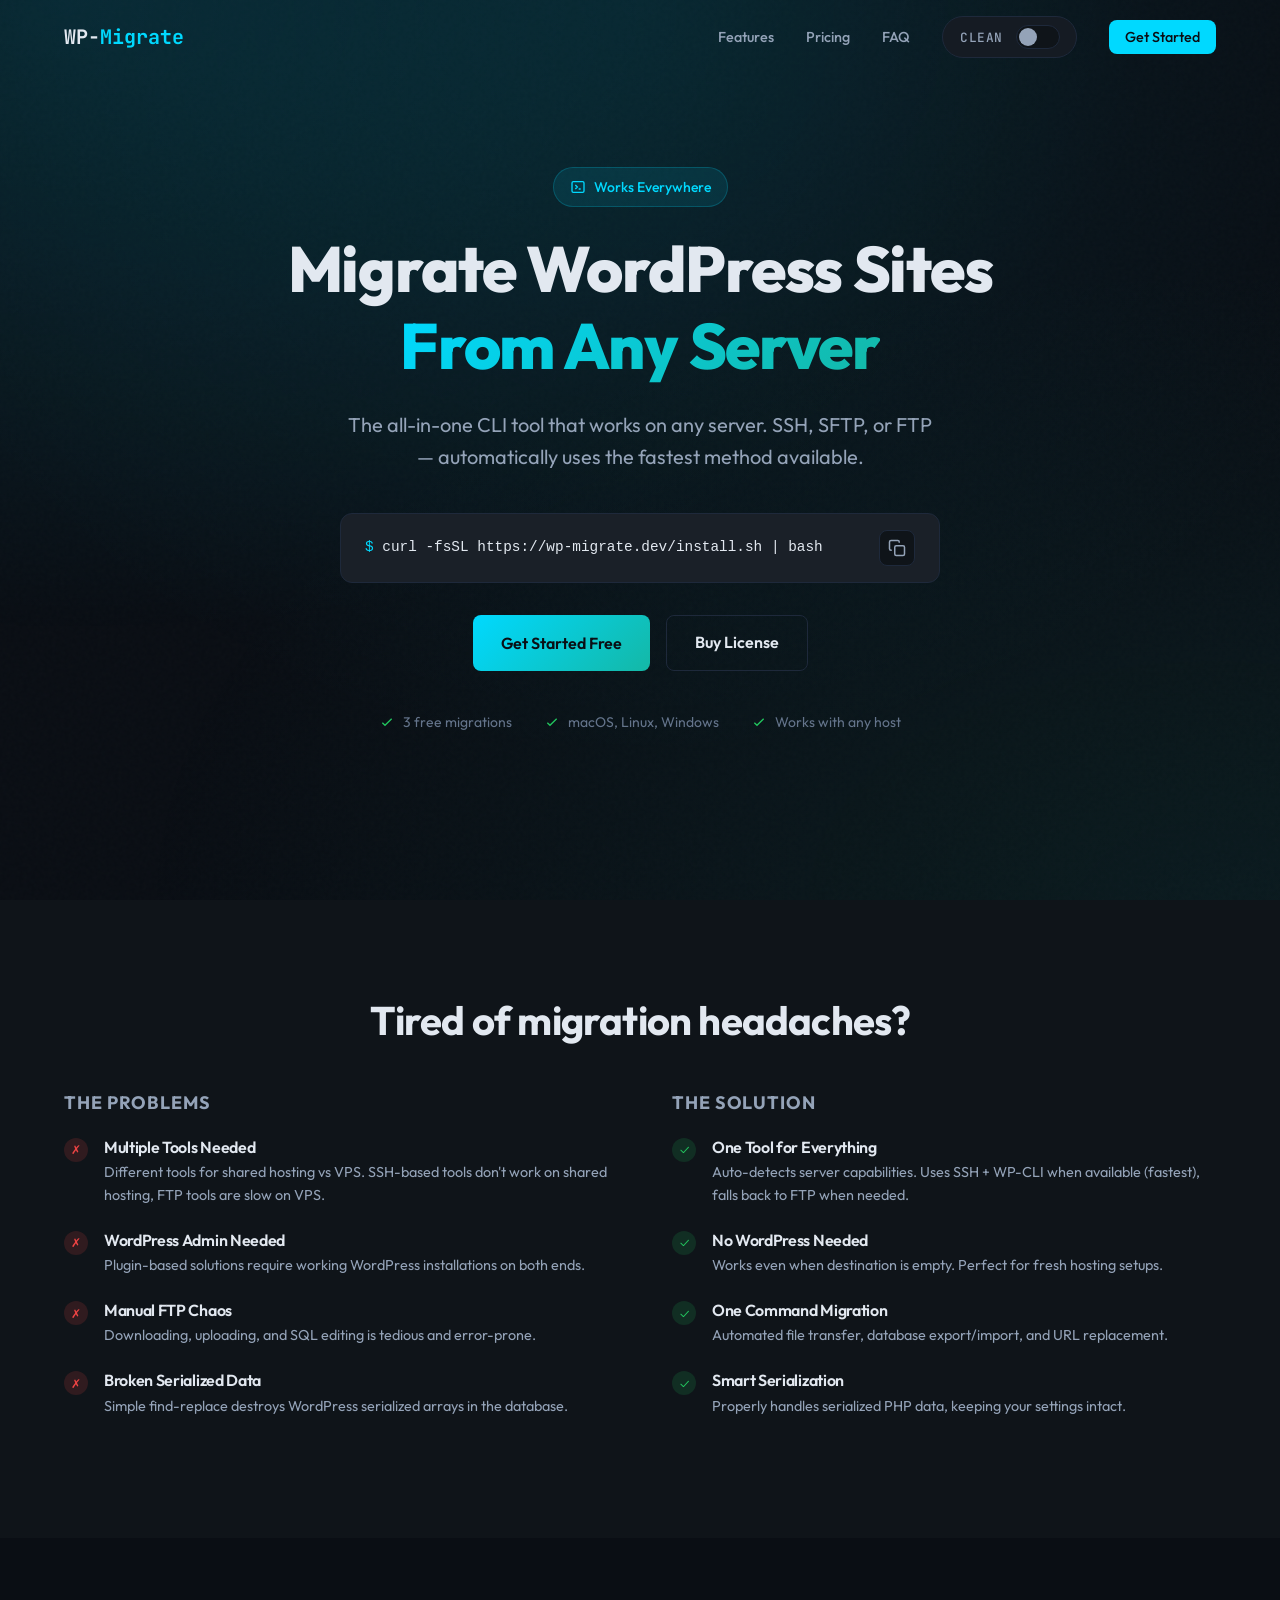
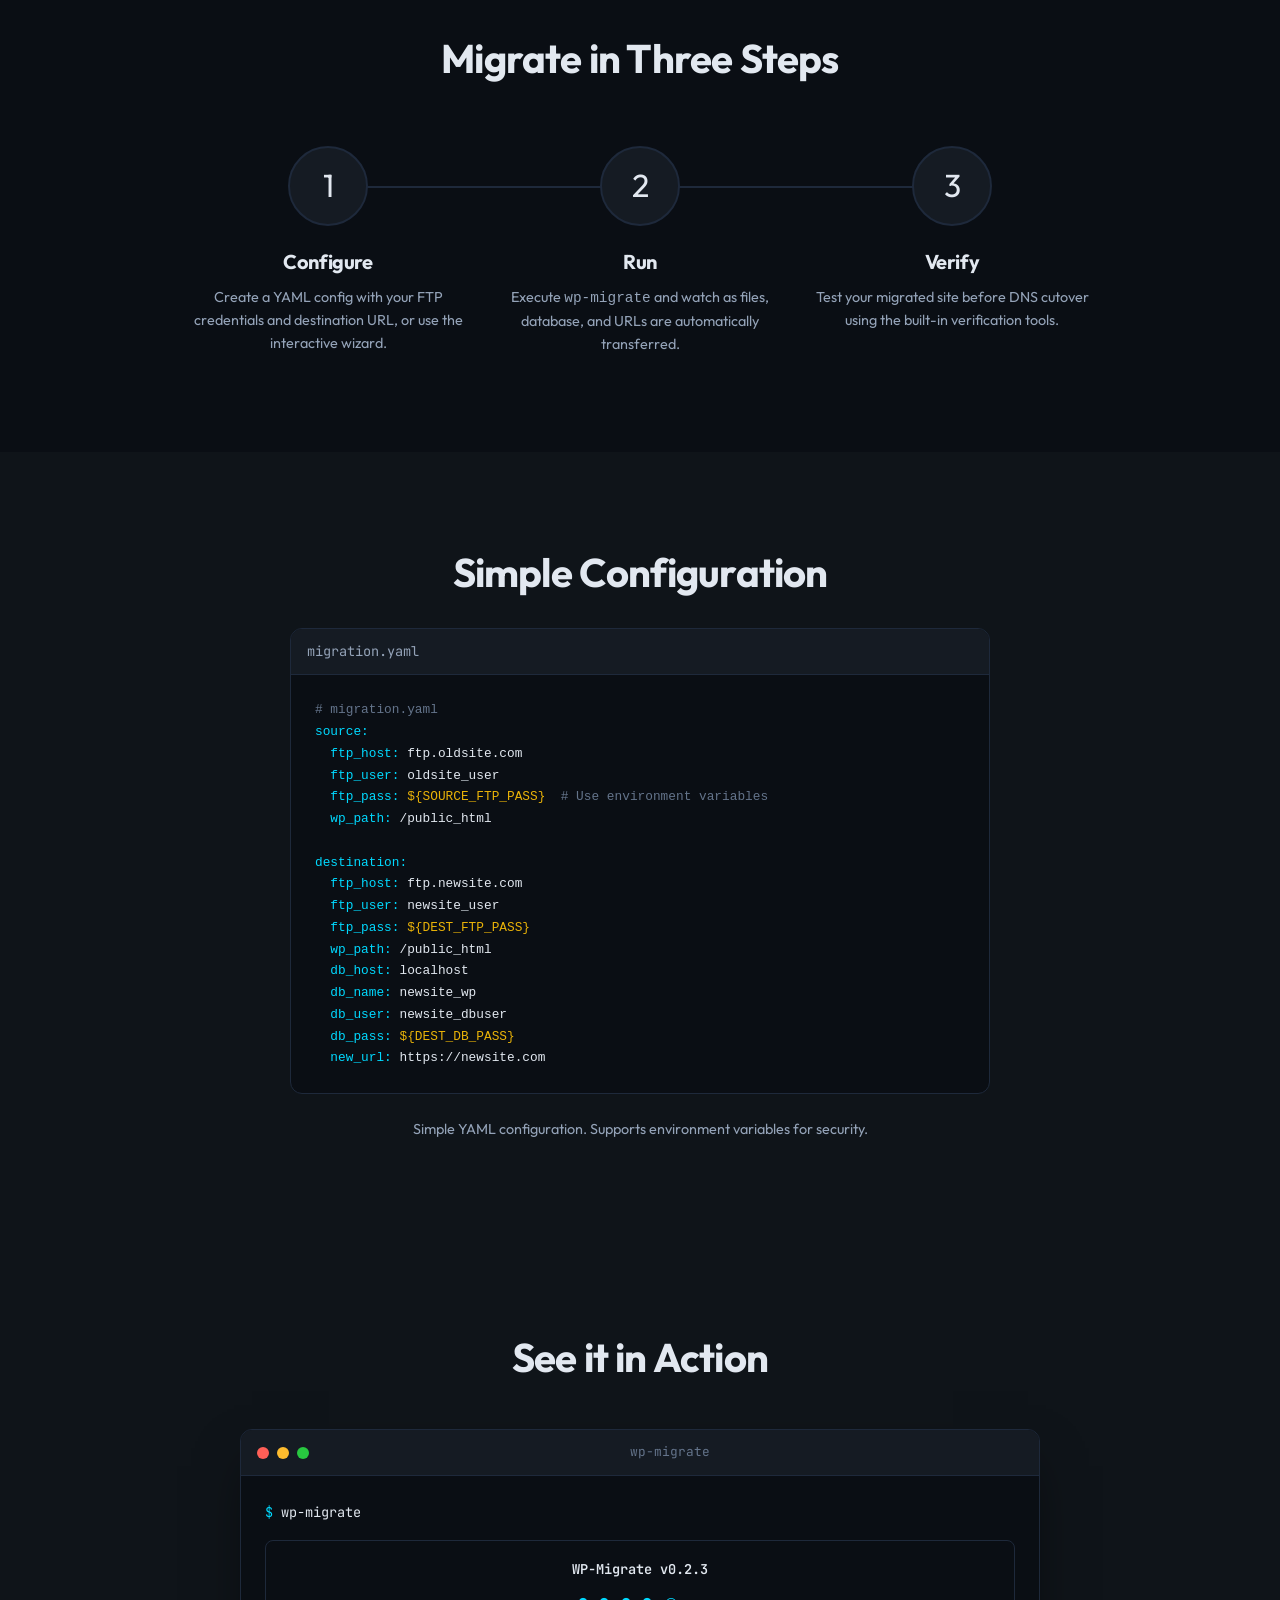
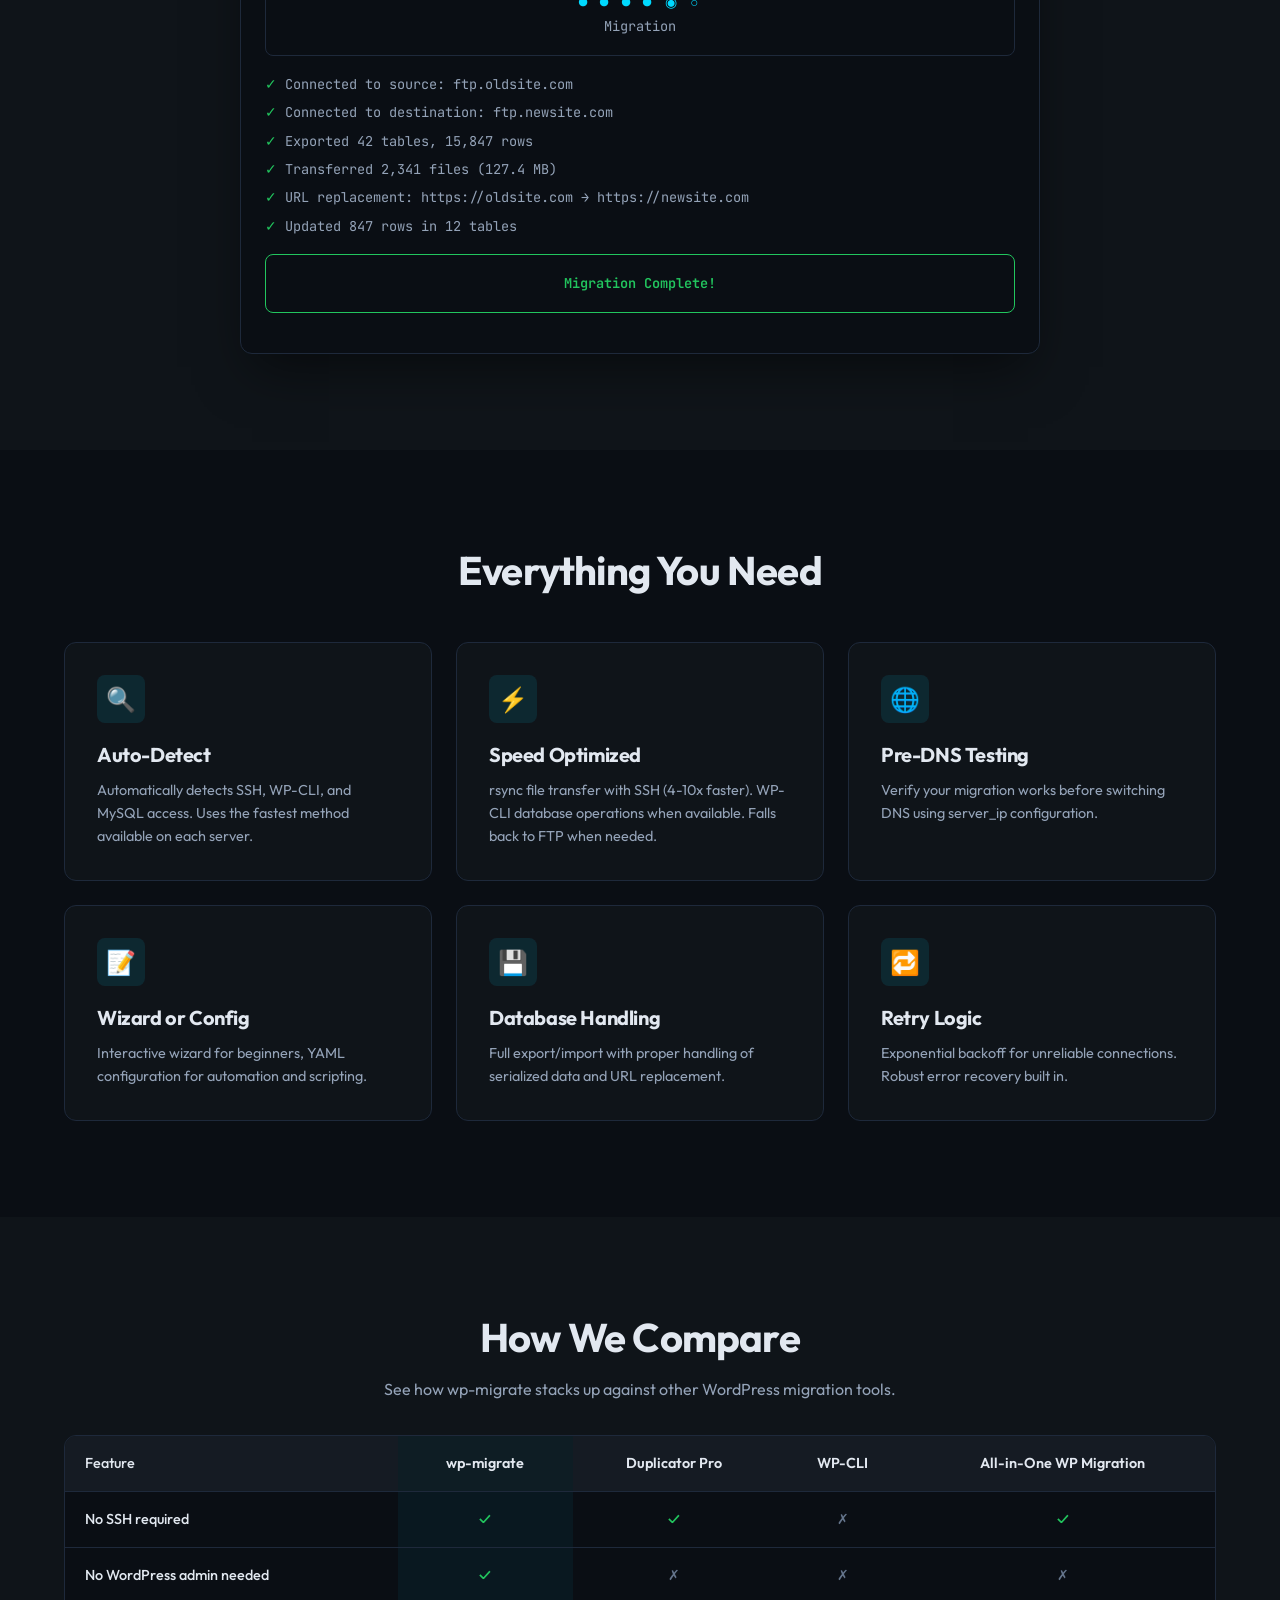
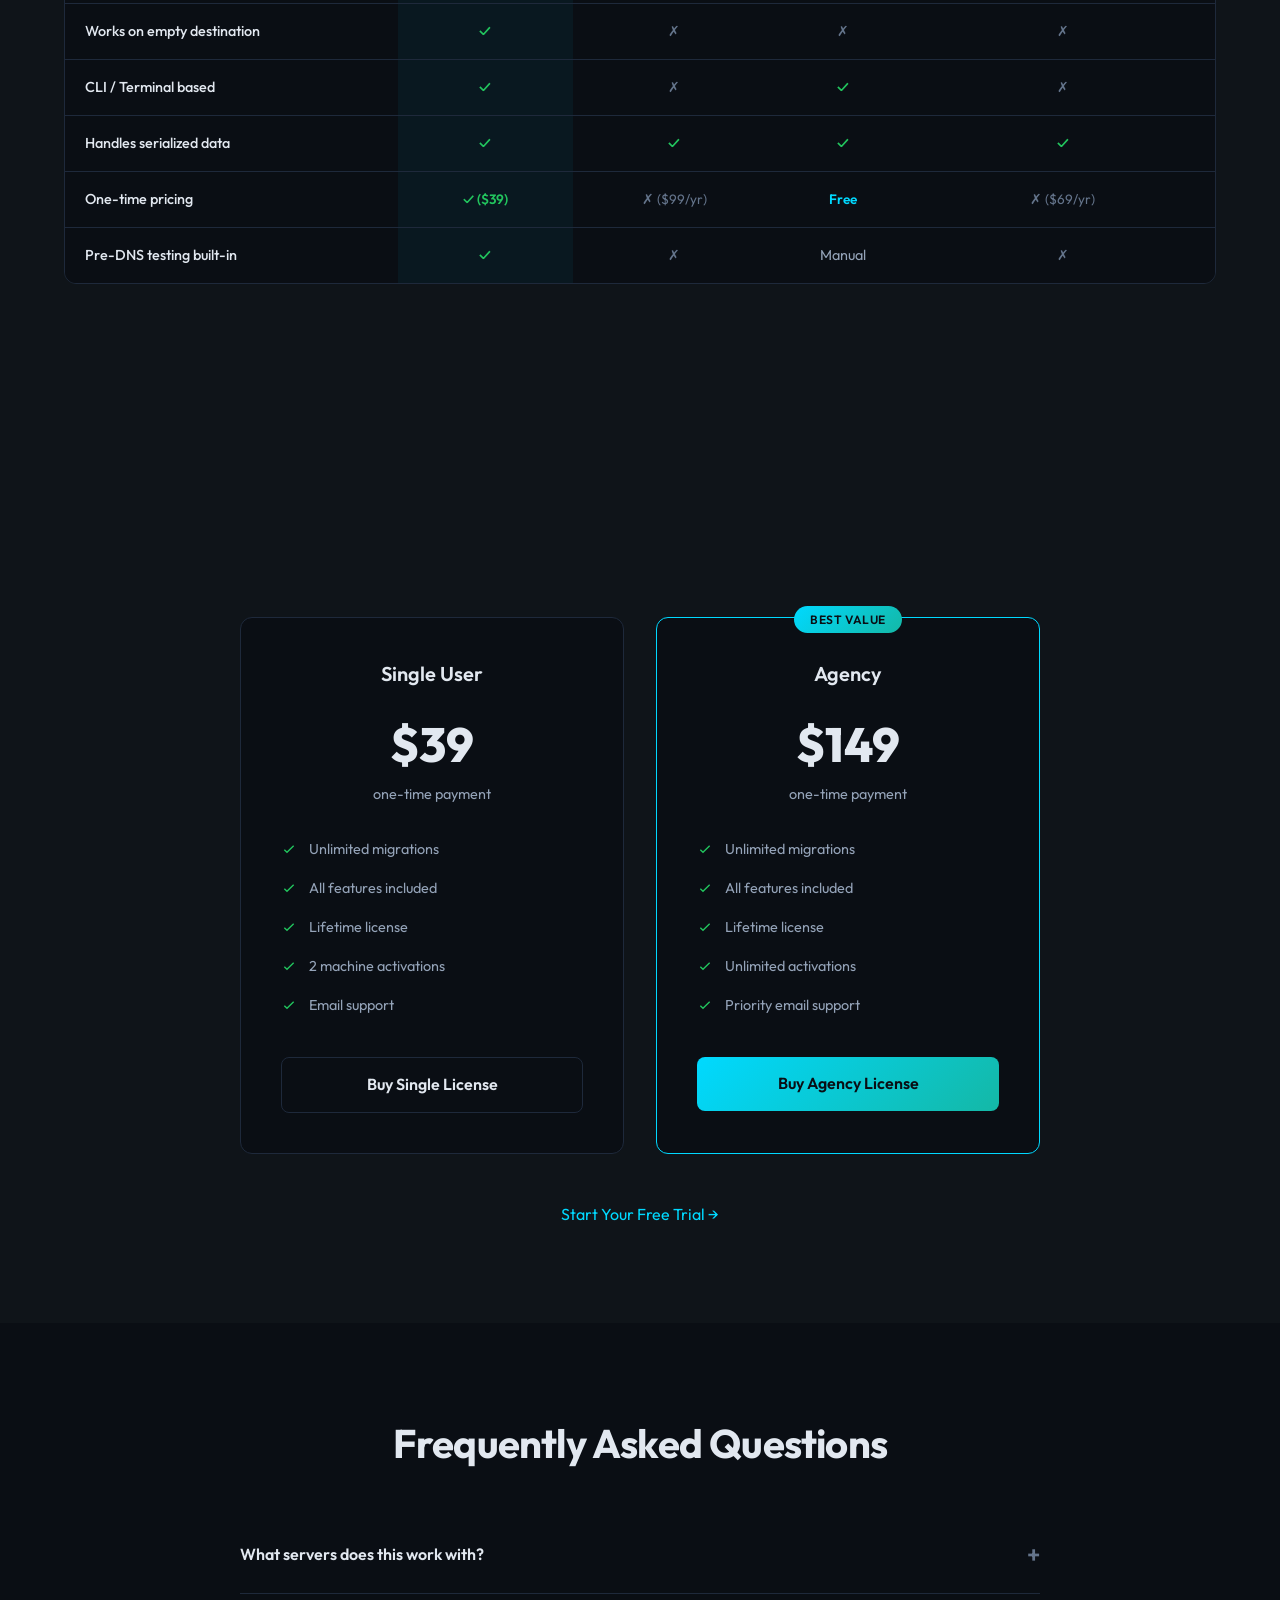
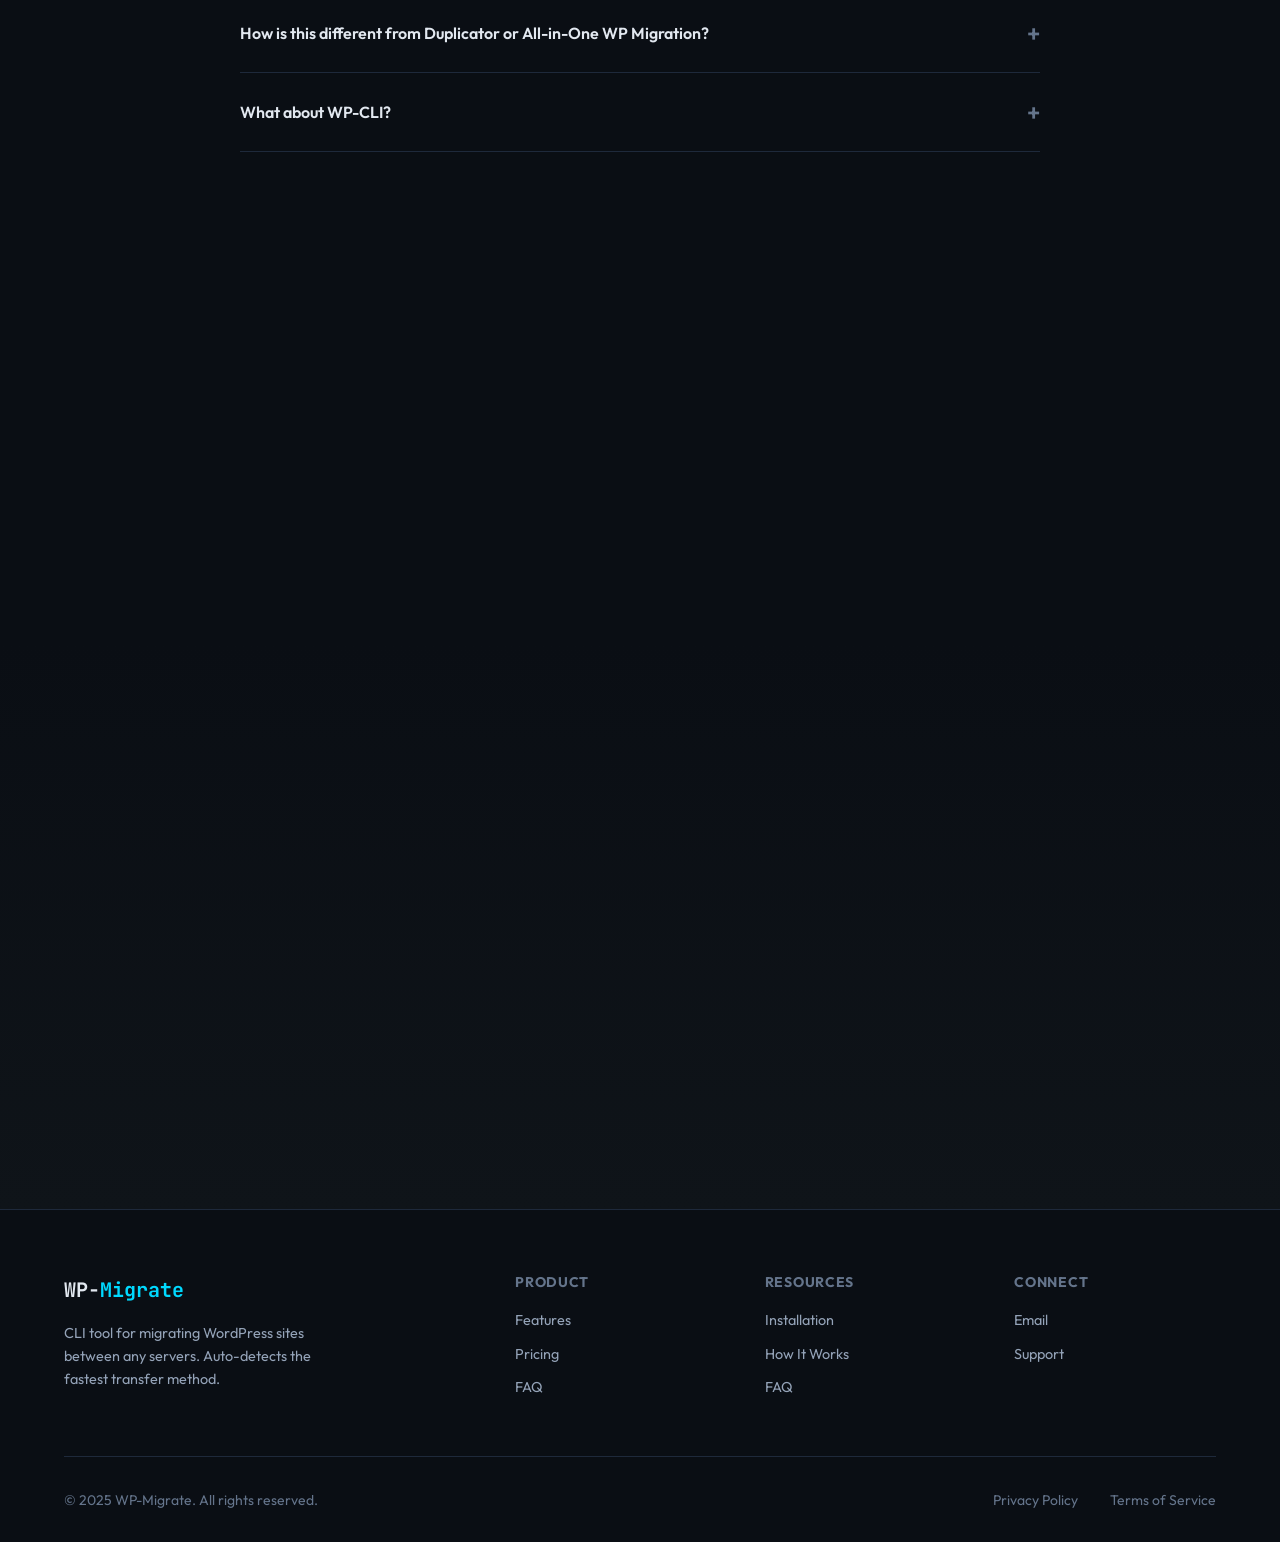
==== index.html @ 032caca4 "Use pre-rendered PNG for ASCII art logo - Generate PNG with Menlo font via Python script - Include 2" ====
<!DOCTYPE html>
<html lang="en">
<head>
    <meta charset="UTF-8">
    <meta name="viewport" content="width=device-width, initial-scale=1.0">
    <title>WP-Migrate - WordPress Migration CLI Tool | Works Everywhere</title>
    <meta name="description" content="Migrate WordPress sites between any servers. Auto-detects SSH, SFTP, or FTP and uses the fastest method available. Works with any hosting provider.">
    <meta name="keywords" content="wordpress migration, wordpress cli, ssh migration, ftp migration, sftp migration, wp-cli, shared hosting migration, vps migration, wordpress transfer">

    <!-- Open Graph -->
    <meta property="og:title" content="WP-Migrate - WordPress Migration Made Simple">
    <meta property="og:description" content="CLI tool for migrating WordPress sites between any servers. Auto-detects the fastest method available.">
    <meta property="og:url" content="https://wp-migrate.dev">
    <meta property="og:type" content="website">
    <meta property="og:image" content="https://wp-migrate.dev/og-image.png">

    <!-- Twitter Card -->
    <meta name="twitter:card" content="summary_large_image">
    <meta name="twitter:title" content="WP-Migrate - WordPress Migration CLI Tool">
    <meta name="twitter:description" content="Migrate WordPress sites between any servers. SSH, SFTP, or FTP — works everywhere.">
    <meta name="twitter:image" content="https://wp-migrate.dev/og-image.png">

    <!-- Fonts -->
    <link rel="preconnect" href="https://fonts.googleapis.com">
    <link rel="preconnect" href="https://fonts.gstatic.com" crossorigin>
    <link href="https://fonts.googleapis.com/css2?family=Outfit:wght@300;400;500;600;700;800&family=JetBrains+Mono:wght@400;500&display=swap" rel="stylesheet">

    <!-- Stylesheets -->
    <link rel="stylesheet" href="css/base.css">
    <link rel="stylesheet" href="css/animations.css">
    <link rel="stylesheet" href="css/components.css">
    <link rel="stylesheet" href="css/layout.css">
    <link rel="stylesheet" href="css/themes/cli.css">
</head>
<body>
    <!-- Toast Notification -->
    <div class="toast" id="toast">
        <svg fill="none" stroke="currentColor" stroke-width="2" viewBox="0 0 24 24">
            <path d="M5 13l4 4L19 7"/>
        </svg>
        Command copied to clipboard
    </div>

    <!-- Mobile Theme Toggle (Fixed Position) -->
    <button class="theme-toggle mobile-only" onclick="toggleTheme()" aria-label="Toggle theme">
        <span class="theme-label" id="theme-label-mobile">CLI</span>
        <div class="theme-toggle-track">
            <div class="theme-toggle-thumb"></div>
        </div>
    </button>

    <!-- Navigation -->
    <nav>
        <div class="container nav-inner">
            <a href="#" class="logo">WP-<span>Migrate</span></a>
            <ul class="nav-links">
                <li><a href="#features">Features</a></li>
                <li><a href="#pricing">Pricing</a></li>
                <li><a href="#faq">FAQ</a></li>
                <li>
                    <button class="theme-toggle" onclick="toggleTheme()" aria-label="Toggle theme">
                        <span class="theme-label" id="theme-label">CLI</span>
                        <div class="theme-toggle-track">
                            <div class="theme-toggle-thumb"></div>
                        </div>
                    </button>
                </li>
                <li><a href="#install" class="nav-cta">Get Started</a></li>
            </ul>
            <button class="mobile-menu-btn" aria-label="Menu">
                <svg width="24" height="24" fill="none" stroke="currentColor" stroke-width="2">
                    <path d="M3 12h18M3 6h18M3 18h18"/>
                </svg>
            </button>
        </div>
    </nav>

    <!-- Matrix Rain Canvas (CLI Theme) -->
    <canvas id="matrix-canvas" style="position: fixed; top: 0; left: 0; width: 100%; height: 100%; pointer-events: none; z-index: -1; opacity: 0; transition: opacity 0.5s;"></canvas>

    <!-- Hero Section -->
    <section class="hero" id="install">
        <div class="container">
            <div class="hero-content">
                <!-- ASCII Art Logo - Pre-rendered PNG for consistent display -->
                <img class="ascii-art" src="assets/ascii-logo.png" srcset="assets/ascii-logo.png 1x, assets/ascii-logo@2x.png 2x" alt="WP-Migrate" width="500" height="180">
                <div class="badge">
                    <svg fill="none" stroke="currentColor" stroke-width="2" viewBox="0 0 24 24">
                        <path d="M8 9l3 3-3 3m5 0h3M5 20h14a2 2 0 002-2V6a2 2 0 00-2-2H5a2 2 0 00-2 2v12a2 2 0 002 2z"/>
                    </svg>
                    Works Everywhere
                </div>
                <h1>Migrate WordPress Sites<br><span class="text-gradient">From Any Server</span><span class="cursor"></span></h1>
                <p class="hero-subtitle">The all-in-one CLI tool that works on any server. SSH, SFTP, or FTP — automatically uses the fastest method available.</p>

                <div class="install-box">
                    <code><span class="prompt">$</span> curl -fsSL https://wp-migrate.dev/install.sh | bash</code>
                    <button class="copy-btn" onclick="copyInstall()" title="Copy to clipboard">
                        <svg fill="none" stroke="currentColor" stroke-width="2" viewBox="0 0 24 24">
                            <rect x="9" y="9" width="13" height="13" rx="2"/>
                            <path d="M5 15H4a2 2 0 01-2-2V4a2 2 0 012-2h9a2 2 0 012 2v1"/>
                        </svg>
                    </button>
                </div>

                <div class="btn-group">
                    <button class="btn btn-primary" onclick="copyInstall()">Get Started Free</button>
                    <a href="#pricing" class="btn btn-secondary">Buy License</a>
                </div>

                <div class="trust-badges">
                    <span>
                        <svg fill="none" stroke="currentColor" stroke-width="2" viewBox="0 0 24 24">
                            <path d="M5 13l4 4L19 7"/>
                        </svg>
                        3 free migrations
                    </span>
                    <span>
                        <svg fill="none" stroke="currentColor" stroke-width="2" viewBox="0 0 24 24">
                            <path d="M5 13l4 4L19 7"/>
                        </svg>
                        macOS, Linux, Windows
                    </span>
                    <span>
                        <svg fill="none" stroke="currentColor" stroke-width="2" viewBox="0 0 24 24">
                            <path d="M5 13l4 4L19 7"/>
                        </svg>
                        Works with any host
                    </span>
                </div>
            </div>
        </div>
    </section>

    <!-- Problem/Solution Section -->
    <section class="problem-solution">
        <div class="container">
            <h2 class="text-center fade-in">Tired of migration headaches?</h2>
            <div class="ps-grid">
                <div class="ps-column fade-in">
                    <h3>The Problems</h3>
                    <div class="ps-item">
                        <div class="ps-icon problem">✗</div>
                        <div>
                            <h4>Multiple Tools Needed</h4>
                            <p>Different tools for shared hosting vs VPS. SSH-based tools don't work on shared hosting, FTP tools are slow on VPS.</p>
                        </div>
                    </div>
                    <div class="ps-item">
                        <div class="ps-icon problem">✗</div>
                        <div>
                            <h4>WordPress Admin Needed</h4>
                            <p>Plugin-based solutions require working WordPress installations on both ends.</p>
                        </div>
                    </div>
                    <div class="ps-item">
                        <div class="ps-icon problem">✗</div>
                        <div>
                            <h4>Manual FTP Chaos</h4>
                            <p>Downloading, uploading, and SQL editing is tedious and error-prone.</p>
                        </div>
                    </div>
                    <div class="ps-item">
                        <div class="ps-icon problem">✗</div>
                        <div>
                            <h4>Broken Serialized Data</h4>
                            <p>Simple find-replace destroys WordPress serialized arrays in the database.</p>
                        </div>
                    </div>
                </div>
                <div class="ps-column fade-in">
                    <h3>The Solution</h3>
                    <div class="ps-item">
                        <div class="ps-icon solution">✓</div>
                        <div>
                            <h4>One Tool for Everything</h4>
                            <p>Auto-detects server capabilities. Uses SSH + WP-CLI when available (fastest), falls back to FTP when needed.</p>
                        </div>
                    </div>
                    <div class="ps-item">
                        <div class="ps-icon solution">✓</div>
                        <div>
                            <h4>No WordPress Needed</h4>
                            <p>Works even when destination is empty. Perfect for fresh hosting setups.</p>
                        </div>
                    </div>
                    <div class="ps-item">
                        <div class="ps-icon solution">✓</div>
                        <div>
                            <h4>One Command Migration</h4>
                            <p>Automated file transfer, database export/import, and URL replacement.</p>
                        </div>
                    </div>
                    <div class="ps-item">
                        <div class="ps-icon solution">✓</div>
                        <div>
                            <h4>Smart Serialization</h4>
                            <p>Properly handles serialized PHP data, keeping your settings intact.</p>
                        </div>
                    </div>
                </div>
            </div>
        </div>
    </section>

    <!-- How It Works -->
    <section id="how-it-works">
        <div class="container">
            <h2 class="text-center fade-in">Migrate in Three Steps</h2>
            <div class="steps-container">
                <div class="step fade-in">
                    <div class="step-number">1</div>
                    <h3>Configure</h3>
                    <p>Create a YAML config with your FTP credentials and destination URL, or use the interactive wizard.</p>
                </div>
                <div class="step fade-in">
                    <div class="step-number">2</div>
                    <h3>Run</h3>
                    <p>Execute <code>wp-migrate</code> and watch as files, database, and URLs are automatically transferred.</p>
                </div>
                <div class="step fade-in">
                    <div class="step-number">3</div>
                    <h3>Verify</h3>
                    <p>Test your migrated site before DNS cutover using the built-in verification tools.</p>
                </div>
            </div>
        </div>
    </section>

    <!-- Config Example -->
    <section class="config-section">
        <div class="container">
            <h2 class="text-center fade-in">Simple Configuration</h2>
            <div class="config-block fade-in">
                <div class="config-header">
                    <span class="config-filename">migration.yaml</span>
                </div>
                <div class="config-body">
<pre><span class="yaml-comment"># migration.yaml</span>
<span class="yaml-key">source:</span>
  <span class="yaml-key">ftp_host:</span> <span class="yaml-value">ftp.oldsite.com</span>
  <span class="yaml-key">ftp_user:</span> <span class="yaml-value">oldsite_user</span>
  <span class="yaml-key">ftp_pass:</span> <span class="yaml-var">${SOURCE_FTP_PASS}</span>  <span class="yaml-comment"># Use environment variables</span>
  <span class="yaml-key">wp_path:</span> <span class="yaml-value">/public_html</span>

<span class="yaml-key">destination:</span>
  <span class="yaml-key">ftp_host:</span> <span class="yaml-value">ftp.newsite.com</span>
  <span class="yaml-key">ftp_user:</span> <span class="yaml-value">newsite_user</span>
  <span class="yaml-key">ftp_pass:</span> <span class="yaml-var">${DEST_FTP_PASS}</span>
  <span class="yaml-key">wp_path:</span> <span class="yaml-value">/public_html</span>
  <span class="yaml-key">db_host:</span> <span class="yaml-value">localhost</span>
  <span class="yaml-key">db_name:</span> <span class="yaml-value">newsite_wp</span>
  <span class="yaml-key">db_user:</span> <span class="yaml-value">newsite_dbuser</span>
  <span class="yaml-key">db_pass:</span> <span class="yaml-var">${DEST_DB_PASS}</span>
  <span class="yaml-key">new_url:</span> <span class="yaml-value">https://newsite.com</span></pre>
                </div>
            </div>
            <p class="config-caption fade-in">Simple YAML configuration. Supports environment variables for security.</p>
        </div>
    </section>

    <!-- Terminal Demo -->
    <section class="terminal-section">
        <div class="container">
            <h2 class="text-center fade-in">See it in Action</h2>
            <div class="terminal fade-in">
                <div class="terminal-header">
                    <div class="terminal-dot red"></div>
                    <div class="terminal-dot yellow"></div>
                    <div class="terminal-dot green"></div>
                    <div class="terminal-title">wp-migrate</div>
                </div>
                <div class="terminal-body">
                    <div class="terminal-line">
                        <span class="terminal-prompt">$</span> <span class="terminal-command">wp-migrate</span>
                    </div>
                    <div class="terminal-box">
                        <div class="terminal-box-title">WP-Migrate v0.2.3</div>
                        <div class="terminal-progress">● ● ● ● ◉ ○</div>
                        <div class="terminal-info">Migration</div>
                    </div>
                    <div class="terminal-line">
                        <span class="terminal-success">✓</span> <span class="terminal-info">Connected to source: ftp.oldsite.com</span>
                    </div>
                    <div class="terminal-line">
                        <span class="terminal-success">✓</span> <span class="terminal-info">Connected to destination: ftp.newsite.com</span>
                    </div>
                    <div class="terminal-line">
                        <span class="terminal-success">✓</span> <span class="terminal-info">Exported 42 tables, 15,847 rows</span>
                    </div>
                    <div class="terminal-line">
                        <span class="terminal-success">✓</span> <span class="terminal-info">Transferred 2,341 files (127.4 MB)</span>
                    </div>
                    <div class="terminal-line">
                        <span class="terminal-success">✓</span> <span class="terminal-info">URL replacement: https://oldsite.com → https://newsite.com</span>
                    </div>
                    <div class="terminal-line">
                        <span class="terminal-success">✓</span> <span class="terminal-info">Updated 847 rows in 12 tables</span>
                    </div>
                    <div class="terminal-box" style="border-color: var(--green);">
                        <div class="terminal-success" style="font-weight: 600;">Migration Complete!</div>
                    </div>
                </div>
            </div>
        </div>
    </section>

    <!-- Features Grid -->
    <section id="features">
        <div class="container">
            <h2 class="text-center fade-in">Everything You Need</h2>
            <div class="features-grid">
                <div class="feature-card fade-in">
                    <div class="feature-icon">🔍</div>
                    <h3>Auto-Detect</h3>
                    <p>Automatically detects SSH, WP-CLI, and MySQL access. Uses the fastest method available on each server.</p>
                </div>
                <div class="feature-card fade-in">
                    <div class="feature-icon">⚡</div>
                    <h3>Speed Optimized</h3>
                    <p>rsync file transfer with SSH (4-10x faster). WP-CLI database operations when available. Falls back to FTP when needed.</p>
                </div>
                <div class="feature-card fade-in">
                    <div class="feature-icon">🌐</div>
                    <h3>Pre-DNS Testing</h3>
                    <p>Verify your migration works before switching DNS using server_ip configuration.</p>
                </div>
                <div class="feature-card fade-in">
                    <div class="feature-icon">📝</div>
                    <h3>Wizard or Config</h3>
                    <p>Interactive wizard for beginners, YAML configuration for automation and scripting.</p>
                </div>
                <div class="feature-card fade-in">
                    <div class="feature-icon">💾</div>
                    <h3>Database Handling</h3>
                    <p>Full export/import with proper handling of serialized data and URL replacement.</p>
                </div>
                <div class="feature-card fade-in">
                    <div class="feature-icon">🔁</div>
                    <h3>Retry Logic</h3>
                    <p>Exponential backoff for unreliable connections. Robust error recovery built in.</p>
                </div>
            </div>
        </div>
    </section>

    <!-- Comparison Table -->
    <section class="comparison-section" id="compare">
        <div class="container">
            <h2 class="text-center fade-in">How We Compare</h2>
            <p class="comparison-intro fade-in">See how wp-migrate stacks up against other WordPress migration tools.</p>
            <div class="comparison-wrapper fade-in">
                <table class="comparison-table">
                    <thead>
                        <tr>
                            <th>Feature</th>
                            <th class="highlight">wp-migrate</th>
                            <th>Duplicator Pro</th>
                            <th>WP-CLI</th>
                            <th>All-in-One WP Migration</th>
                        </tr>
                    </thead>
                    <tbody>
                        <tr>
                            <td>No SSH required</td>
                            <td class="highlight check">✓</td>
                            <td class="check">✓</td>
                            <td class="cross">✗</td>
                            <td class="check">✓</td>
                        </tr>
                        <tr>
                            <td>No WordPress admin needed</td>
                            <td class="highlight check">✓</td>
                            <td class="cross">✗</td>
                            <td class="cross">✗</td>
                            <td class="cross">✗</td>
                        </tr>
                        <tr>
                            <td>Works on empty destination</td>
                            <td class="highlight check">✓</td>
                            <td class="cross">✗</td>
                            <td class="cross">✗</td>
                            <td class="cross">✗</td>
                        </tr>
                        <tr>
                            <td>CLI / Terminal based</td>
                            <td class="highlight check">✓</td>
                            <td class="cross">✗</td>
                            <td class="check">✓</td>
                            <td class="cross">✗</td>
                        </tr>
                        <tr>
                            <td>Handles serialized data</td>
                            <td class="highlight check">✓</td>
                            <td class="check">✓</td>
                            <td class="check">✓</td>
                            <td class="check">✓</td>
                        </tr>
                        <tr>
                            <td>One-time pricing</td>
                            <td class="highlight price-cell"><span class="our-price">✓ ($39)</span></td>
                            <td class="price-cell"><span class="recurring">✗ ($99/yr)</span></td>
                            <td class="price-cell"><span class="free-tag">Free</span></td>
                            <td class="price-cell"><span class="recurring">✗ ($69/yr)</span></td>
                        </tr>
                        <tr>
                            <td>Pre-DNS testing built-in</td>
                            <td class="highlight check">✓</td>
                            <td class="cross">✗</td>
                            <td class="text-muted">Manual</td>
                            <td class="cross">✗</td>
                        </tr>
                    </tbody>
                </table>
            </div>
        </div>
    </section>

    <!-- Pricing -->
    <section class="pricing-section" id="pricing">
        <div class="container">
            <div class="pricing-intro fade-in">
                <h2>Simple, Fair Pricing</h2>
                <p>Start with 3 free migrations. No credit card required.</p>
            </div>
            <div class="pricing-grid">
                <div class="pricing-card fade-in">
                    <div class="pricing-name">Single User</div>
                    <div class="pricing-price">
                        <span class="pricing-amount">$39</span>
                        <div class="pricing-period">one-time payment</div>
                    </div>
                    <ul class="pricing-features">
                        <li>
                            <svg width="16" height="16" fill="none" stroke="currentColor" stroke-width="2" viewBox="0 0 24 24"><path d="M5 13l4 4L19 7"/></svg>
                            Unlimited migrations
                        </li>
                        <li>
                            <svg width="16" height="16" fill="none" stroke="currentColor" stroke-width="2" viewBox="0 0 24 24"><path d="M5 13l4 4L19 7"/></svg>
                            All features included
                        </li>
                        <li>
                            <svg width="16" height="16" fill="none" stroke="currentColor" stroke-width="2" viewBox="0 0 24 24"><path d="M5 13l4 4L19 7"/></svg>
                            Lifetime license
                        </li>
                        <li>
                            <svg width="16" height="16" fill="none" stroke="currentColor" stroke-width="2" viewBox="0 0 24 24"><path d="M5 13l4 4L19 7"/></svg>
                            2 machine activations
                        </li>
                        <li>
                            <svg width="16" height="16" fill="none" stroke="currentColor" stroke-width="2" viewBox="0 0 24 24"><path d="M5 13l4 4L19 7"/></svg>
                            Email support
                        </li>
                    </ul>
                    <a href="https://buy.wp-migrate.dev/checkout/buy/ffffe7b8-854a-4f34-87dd-bbcca8cb6420" class="btn btn-secondary">Buy Single License</a>
                </div>
                <div class="pricing-card featured fade-in">
                    <div class="pricing-badge">Best Value</div>
                    <div class="pricing-name">Agency</div>
                    <div class="pricing-price">
                        <span class="pricing-amount">$149</span>
                        <div class="pricing-period">one-time payment</div>
                    </div>
                    <ul class="pricing-features">
                        <li>
                            <svg width="16" height="16" fill="none" stroke="currentColor" stroke-width="2" viewBox="0 0 24 24"><path d="M5 13l4 4L19 7"/></svg>
                            Unlimited migrations
                        </li>
                        <li>
                            <svg width="16" height="16" fill="none" stroke="currentColor" stroke-width="2" viewBox="0 0 24 24"><path d="M5 13l4 4L19 7"/></svg>
                            All features included
                        </li>
                        <li>
                            <svg width="16" height="16" fill="none" stroke="currentColor" stroke-width="2" viewBox="0 0 24 24"><path d="M5 13l4 4L19 7"/></svg>
                            Lifetime license
                        </li>
                        <li>
                            <svg width="16" height="16" fill="none" stroke="currentColor" stroke-width="2" viewBox="0 0 24 24"><path d="M5 13l4 4L19 7"/></svg>
                            Unlimited activations
                        </li>
                        <li>
                            <svg width="16" height="16" fill="none" stroke="currentColor" stroke-width="2" viewBox="0 0 24 24"><path d="M5 13l4 4L19 7"/></svg>
                            Priority email support
                        </li>
                    </ul>
                    <a href="https://buy.wp-migrate.dev/checkout/buy/5c0cd357-b473-4b11-8b99-93361f22ee6a" class="btn btn-primary">Buy Agency License</a>
                </div>
            </div>
            <div class="pricing-footer fade-in">
                <p class="text-muted">
                    <a href="#install">Start Your Free Trial →</a>
                </p>
            </div>
        </div>
    </section>

    <!-- FAQ -->
    <section id="faq">
        <div class="container">
            <h2 class="text-center fade-in">Frequently Asked Questions</h2>
            <div class="faq-grid">
                <div class="faq-item fade-in">
                    <button class="faq-question">
                        What servers does this work with?
                        <span class="faq-icon">+</span>
                    </button>
                    <div class="faq-answer">
                        <p>Any server with SSH, SFTP, FTPS, or FTP access. Works with shared hosting (GoDaddy, Bluehost, SiteGround), VPS providers (DigitalOcean, Linode), and dedicated servers. If you have SSH access, we'll use WP-CLI and rsync for maximum speed. No SSH? No problem — we fall back to FTP with a PHP agent.</p>
                    </div>
                </div>
                <div class="faq-item fade-in">
                    <button class="faq-question">
                        How is this different from Duplicator or All-in-One WP Migration?
                        <span class="faq-icon">+</span>
                    </button>
                    <div class="faq-answer">
                        <p>Those plugins require WordPress admin access on both sites. WP-Migrate works from your terminal and can migrate to completely empty servers — no WordPress installation needed on the destination.</p>
                    </div>
                </div>
                <div class="faq-item fade-in">
                    <button class="faq-question">
                        What about WP-CLI?
                        <span class="faq-icon">+</span>
                    </button>
                    <div class="faq-answer">
                        <p>When SSH is available, WP-Migrate uses WP-CLI directly for database operations — no temporary agent needed. On shared hosting without SSH, we use a PHP agent instead. You get the best of both worlds automatically.</p>
                    </div>
                </div>
                <div class="faq-item fade-in">
                    <button class="faq-question">
                        How does URL replacement work?
                        <span class="faq-icon">+</span>
                    </button>
                    <div class="faq-answer">
                        <p>We properly unserialize PHP arrays, replace URLs, then reserialize with correct string lengths. This preserves theme settings, widget configurations, and plugin data that would break with simple find-replace.</p>
                    </div>
                </div>
                <div class="faq-item fade-in">
                    <button class="faq-question">
                        Is my data secure?
                        <span class="faq-icon">+</span>
                    </button>
                    <div class="faq-answer">
                        <p>Yes. The PHP agent uses a randomized filename, requires token authentication, auto-expires after 1 hour, and self-deletes on cleanup. We recommend SFTP for encrypted transfers.</p>
                    </div>
                </div>
                <div class="faq-item fade-in">
                    <button class="faq-question">
                        Can I migrate multisite installations?
                        <span class="faq-icon">+</span>
                    </button>
                    <div class="faq-answer">
                        <p>Currently, WP-Migrate supports single-site WordPress installations. Multisite support is on our roadmap for a future release.</p>
                    </div>
                </div>
                <div class="faq-item fade-in">
                    <button class="faq-question">
                        What happens after my 3 free migrations?
                        <span class="faq-icon">+</span>
                    </button>
                    <div class="faq-answer">
                        <p>You'll need to purchase a license to continue. Your migration history is stored locally, and existing migrations aren't affected. It's a one-time purchase — no subscription.</p>
                    </div>
                </div>
                <div class="faq-item fade-in">
                    <button class="faq-question">
                        Can I move my license to a new computer?
                        <span class="faq-icon">+</span>
                    </button>
                    <div class="faq-answer">
                        <p>Yes! Run <code>wp-migrate deactivate</code> on the old machine, then <code>wp-migrate activate YOUR-KEY</code> on the new one. Single licenses allow 2 activations, Agency licenses are unlimited.</p>
                    </div>
                </div>
            </div>
        </div>
    </section>

    <!-- CTA Section -->
    <section class="cta-section">
        <div class="container">
            <h2 class="fade-in">Ready to migrate?</h2>
            <p class="fade-in">Get started with 3 free migrations. No credit card required.</p>

            <div class="install-box fade-in" style="margin-bottom: 2rem;">
                <code><span class="prompt">$</span> curl -fsSL https://wp-migrate.dev/install.sh | bash</code>
                <button class="copy-btn" onclick="copyInstall()" title="Copy to clipboard">
                    <svg fill="none" stroke="currentColor" stroke-width="2" viewBox="0 0 24 24">
                        <rect x="9" y="9" width="13" height="13" rx="2"/>
                        <path d="M5 15H4a2 2 0 01-2-2V4a2 2 0 012-2h9a2 2 0 012 2v1"/>
                    </svg>
                </button>
            </div>

            <div class="btn-group fade-in">
                <button class="btn btn-primary" onclick="copyInstall()">Get Started Free</button>
                <a href="#pricing" class="btn btn-secondary">Buy License</a>
            </div>

            <p class="cta-platforms fade-in">Works on macOS · Linux · Windows</p>
        </div>
    </section>

    <!-- Footer -->
    <footer>
        <div class="container">
            <div class="footer-grid">
                <div class="footer-brand">
                    <a href="#" class="logo">WP-<span>Migrate</span></a>
                    <p>CLI tool for migrating WordPress sites between any servers. Auto-detects the fastest transfer method.</p>
                </div>
                <div class="footer-column">
                    <h4>Product</h4>
                    <ul>
                        <li><a href="#features">Features</a></li>
                        <li><a href="#pricing">Pricing</a></li>
                        <li><a href="#faq">FAQ</a></li>
                    </ul>
                </div>
                <div class="footer-column">
                    <h4>Resources</h4>
                    <ul>
                        <li><a href="#install">Installation</a></li>
                        <li><a href="#how-it-works">How It Works</a></li>
                        <li><a href="#faq">FAQ</a></li>
                    </ul>
                </div>
                <div class="footer-column">
                    <h4>Connect</h4>
                    <ul>
                        <li><a href="mailto:hello@wp-migrate.dev">Email</a></li>
                        <li><a href="mailto:support@wp-migrate.dev">Support</a></li>
                    </ul>
                </div>
            </div>
            <div class="footer-bottom">
                <div>© 2025 WP-Migrate. All rights reserved.</div>
                <div class="footer-legal">
                    <a href="/privacy.html">Privacy Policy</a>
                    <a href="/terms.html">Terms of Service</a>
                </div>
            </div>
        </div>
    </footer>

    <!-- Scripts -->
    <script src="js/main.js"></script>
</body>
</html>
---- css/base.css ----
/* ========================================
   BASE STYLES
   Reset, Variables, Typography, Utilities
   ======================================== */

/* Note: Fonts (Outfit + JetBrains Mono) are loaded via <link> in HTML for reliability */

/* CSS Variables - Clean Theme (default) */
:root {
    --bg: #0a0e14;
    --bg-elevated: #0f1419;
    --bg-card: #151b23;
    --bg-code: #1a2028;
    --cyan: #00d9ff;
    --cyan-dim: #00b8d4;
    --teal: #14b8a6;
    --blue: #0ea5e9;
    --green: #22c55e;
    --yellow: #eab308;
    --red: #ef4444;
    --text: #e2e8f0;
    --text-muted: #94a3b8;
    --text-dim: #64748b;
    --border: #1e293b;
    --font-display: 'Outfit', -apple-system, BlinkMacSystemFont, sans-serif;
    --font-mono: 'JetBrains Mono', 'Fira Code', monospace;
    --radius: 12px;
    --radius-sm: 8px;
    --scanline-opacity: 0;
    --glow-intensity: 0;
    --crt-curve: 0px;
}

/* CLI Theme Variables */
[data-theme="cli"] {
    --bg: #0d0d0d;
    --bg-elevated: #111111;
    --bg-card: #0a0a0a;
    --bg-code: #080808;
    --cyan: #00ff9f;
    --cyan-dim: #00cc7f;
    --teal: #00ff9f;
    --green: #00ff9f;
    --yellow: #ffff00;
    --red: #ff0000;
    --text: #00ff9f;
    --text-muted: #00cc7f;
    --text-dim: #009966;
    --border: #00ff9f33;
    --font-display: 'JetBrains Mono', 'Fira Code', monospace;
    --radius: 0px;
    --radius-sm: 0px;
    --scanline-opacity: 0.03;
    --glow-intensity: 1;
    --crt-curve: 2px;
}

/* Reset */
*, *::before, *::after {
    box-sizing: border-box;
    margin: 0;
    padding: 0;
}

html {
    scroll-behavior: smooth;
}

body {
    font-family: var(--font-display);
    background: var(--bg);
    color: var(--text);
    line-height: 1.6;
    overflow-x: hidden;
    transition: background 0.3s ease, color 0.3s ease;
}

/* Clean Theme - Subtle grain texture overlay */
body::before {
    content: '';
    position: fixed;
    inset: 0;
    background-image: url("data:image/svg+xml,%3Csvg viewBox='0 0 256 256' xmlns='http://www.w3.org/2000/svg'%3E%3Cfilter id='noise'%3E%3CfeTurbulence type='fractalNoise' baseFrequency='0.85' numOctaves='4' stitchTiles='stitch'/%3E%3C/filter%3E%3Crect width='100%25' height='100%25' filter='url(%23noise)'/%3E%3C/svg%3E");
    opacity: 0.02;
    pointer-events: none;
    z-index: 0;
}

[data-theme="cli"] body::before {
    background: repeating-linear-gradient(
        0deg,
        rgba(0, 0, 0, 0.15),
        rgba(0, 0, 0, 0.15) 1px,
        transparent 1px,
        transparent 2px
    );
    opacity: var(--scanline-opacity);
    z-index: 10000;
}

/* CLI Theme - CRT Glow Effect */
[data-theme="cli"] body::after {
    content: '';
    position: fixed;
    top: 0;
    left: 0;
    width: 100%;
    height: 100%;
    background: radial-gradient(ellipse at center, transparent 0%, rgba(0, 0, 0, 0.3) 100%);
    pointer-events: none;
    z-index: 9999;
}

a {
    color: var(--cyan);
    text-decoration: none;
    transition: color 0.2s;
}

a:hover {
    color: var(--cyan-dim);
}

img {
    max-width: 100%;
    height: auto;
}

/* Typography */
h1, h2, h3, h4 {
    font-weight: 700;
    line-height: 1.2;
    letter-spacing: -0.02em;
}

h1 {
    font-size: clamp(2.5rem, 6vw, 4rem);
    font-weight: 800;
}

h2 {
    font-size: clamp(1.75rem, 4vw, 2.5rem);
    margin-bottom: 1rem;
}

h3 {
    font-size: 1.25rem;
    margin-bottom: 0.5rem;
}

.text-gradient {
    background: linear-gradient(135deg, var(--cyan) 0%, var(--teal) 100%);
    -webkit-background-clip: text;
    -webkit-text-fill-color: transparent;
    background-clip: text;
}

/* CLI Theme - Text Glow */
[data-theme="cli"] h1,
[data-theme="cli"] h2,
[data-theme="cli"] h3,
[data-theme="cli"] .logo,
[data-theme="cli"] .text-gradient {
    text-shadow: 0 0 10px var(--cyan), 0 0 20px var(--cyan), 0 0 30px var(--cyan);
}

[data-theme="cli"] .text-gradient {
    background: none;
    -webkit-background-clip: unset;
    -webkit-text-fill-color: var(--cyan);
    background-clip: unset;
}

/* Layout Utilities */
.container {
    width: 100%;
    max-width: 1200px;
    margin: 0 auto;
    padding: 0 1.5rem;
}

section {
    padding: 6rem 0;
    position: relative;
}

/* Text Utilities */
.text-center { text-align: center; }
.text-muted { color: var(--text-muted); }
.text-dim { color: var(--text-dim); }

/* Smooth theme transition */
* {
    transition: background-color 0.3s ease, border-color 0.3s ease, color 0.3s ease, box-shadow 0.3s ease;
}

/* Override for elements that shouldn't transition */
.terminal-dot, .copy-btn svg, .toast {
    transition: none;
}

/* Responsive */
@media (max-width: 768px) {
    section {
        padding: 4rem 0;
    }
}
---- css/animations.css ----
/* ========================================
   ANIMATIONS
   Keyframes, Entrance Animations, Effects
   ======================================== */

/* ----------------------------------------
   Staggered Entrance Animations
   ---------------------------------------- */

/* Hero staggered reveal */
.hero .badge {
    animation: slideUp 0.6s cubic-bezier(0.16, 1, 0.3, 1) forwards;
    animation-delay: 0.1s;
    opacity: 0;
}

.hero h1 {
    animation: slideUp 0.6s cubic-bezier(0.16, 1, 0.3, 1) forwards;
    animation-delay: 0.2s;
    opacity: 0;
}

.hero-subtitle {
    animation: slideUp 0.6s cubic-bezier(0.16, 1, 0.3, 1) forwards;
    animation-delay: 0.3s;
    opacity: 0;
}

.hero .install-box {
    animation: slideUp 0.6s cubic-bezier(0.16, 1, 0.3, 1) forwards;
    animation-delay: 0.4s;
    opacity: 0;
}

.hero .btn-group {
    animation: slideUp 0.6s cubic-bezier(0.16, 1, 0.3, 1) forwards;
    animation-delay: 0.5s;
    opacity: 0;
}

.hero .trust-badges {
    animation: slideUp 0.6s cubic-bezier(0.16, 1, 0.3, 1) forwards;
    animation-delay: 0.6s;
    opacity: 0;
}

/* ASCII art SVG fade-in */
[data-theme="cli"] .hero .ascii-art {
    animation: fadeIn 0.8s ease forwards;
    opacity: 0;
}

@keyframes slideUp {
    from {
        opacity: 0;
        transform: translateY(30px);
    }
    to {
        opacity: 1;
        transform: translateY(0);
    }
}

@keyframes fadeIn {
    from { opacity: 0; }
    to { opacity: 1; }
}

/* ----------------------------------------
   Scroll-triggered Fade In
   ---------------------------------------- */

.fade-in {
    opacity: 0;
    transform: translateY(20px);
    transition: opacity 0.6s ease, transform 0.6s ease;
}

.fade-in.visible {
    opacity: 1;
    transform: translateY(0);
}

/* ----------------------------------------
   CLI Theme - Blinking Cursor
   ---------------------------------------- */

[data-theme="cli"] .cursor {
    display: inline-block;
    width: 10px;
    height: 1.2em;
    background: var(--cyan);
    margin-left: 4px;
    animation: blink 1s step-end infinite;
    vertical-align: text-bottom;
}

.cursor {
    display: none;
}

@keyframes blink {
    0%, 100% { opacity: 1; }
    50% { opacity: 0; }
}

/* ----------------------------------------
   CLI Theme - Typing Animation
   ---------------------------------------- */

[data-theme="cli"] .typing-text {
    overflow: hidden;
    border-right: 3px solid var(--cyan);
    white-space: nowrap;
    animation: typing 3s steps(40, end), blink-caret 0.75s step-end infinite;
}

@keyframes typing {
    from { width: 0; }
    to { width: 100%; }
}

@keyframes blink-caret {
    from, to { border-color: transparent; }
    50% { border-color: var(--cyan); }
}

/* ----------------------------------------
   Glitch Animation (Theme Switch)
   ---------------------------------------- */

@keyframes glitch {
    0% {
        transform: translate(0);
        filter: hue-rotate(0deg);
    }
    10% {
        transform: translate(-5px, -3px);
        filter: hue-rotate(90deg);
    }
    20% {
        transform: translate(5px, 3px);
        filter: hue-rotate(180deg);
    }
    30% {
        transform: translate(-3px, 2px);
        filter: hue-rotate(270deg);
    }
    40% {
        transform: translate(3px, -2px);
        filter: hue-rotate(360deg);
    }
    50% {
        transform: translate(-2px, 1px);
    }
    60% {
        transform: translate(2px, -1px);
    }
    70% {
        transform: translate(-1px, 2px);
    }
    80% {
        transform: translate(1px, -2px);
    }
    90% {
        transform: translate(0);
    }
    100% {
        transform: translate(0);
        filter: hue-rotate(0deg);
    }
}

/* ----------------------------------------
   CLI Theme - Terminal Type-in Animation
   ---------------------------------------- */

[data-theme="cli"] .terminal-body .terminal-line {
    animation: typeIn 0.5s ease forwards;
    opacity: 0;
}

[data-theme="cli"] .terminal-body .terminal-line:nth-child(1) { animation-delay: 0.1s; }
[data-theme="cli"] .terminal-body .terminal-line:nth-child(2) { animation-delay: 0.3s; }
[data-theme="cli"] .terminal-body .terminal-line:nth-child(3) { animation-delay: 0.5s; }
[data-theme="cli"] .terminal-body .terminal-line:nth-child(4) { animation-delay: 0.7s; }
[data-theme="cli"] .terminal-body .terminal-line:nth-child(5) { animation-delay: 0.9s; }
[data-theme="cli"] .terminal-body .terminal-line:nth-child(6) { animation-delay: 1.1s; }
[data-theme="cli"] .terminal-body .terminal-line:nth-child(7) { animation-delay: 1.3s; }
[data-theme="cli"] .terminal-body .terminal-line:nth-child(8) { animation-delay: 1.5s; }

@keyframes typeIn {
    from {
        opacity: 0;
        transform: translateX(-10px);
    }
    to {
        opacity: 1;
        transform: translateX(0);
    }
}

/* ----------------------------------------
   CLI Theme - Flicker Effect
   ---------------------------------------- */

[data-theme="cli"] .hero-content {
    animation: flicker 0.15s ease-in-out;
}

@keyframes flicker {
    0%, 100% { opacity: 1; }
    50% { opacity: 0.8; }
    75% { opacity: 0.9; }
}

/* ----------------------------------------
   CLI Theme - Glow Animation
   ---------------------------------------- */

/* Note: Hero ASCII art animation is defined above with fadeIn + glow */

@keyframes glow {
    from {
        text-shadow: 0 0 5px var(--cyan), 0 0 10px var(--cyan);
        opacity: 0.7;
    }
    to {
        text-shadow: 0 0 10px var(--cyan), 0 0 20px var(--cyan), 0 0 30px var(--cyan);
        opacity: 1;
    }
}

/* CLI Theme - Extra glow on hero */
[data-theme="cli"] .hero h1 {
    animation: textPulse 4s ease-in-out infinite;
}

@keyframes textPulse {
    0%, 100% {
        text-shadow: 0 0 10px var(--cyan), 0 0 20px var(--cyan);
    }
    50% {
        text-shadow: 0 0 20px var(--cyan), 0 0 40px var(--cyan), 0 0 60px var(--cyan);
    }
}

/* ----------------------------------------
   Clean Theme - Refined Hover Effects
   ---------------------------------------- */

.feature-card,
.pricing-card,
.step-number {
    transition: transform 0.3s cubic-bezier(0.16, 1, 0.3, 1),
                box-shadow 0.3s ease,
                border-color 0.3s ease;
}

.feature-card:hover {
    transform: translateY(-4px);
}

.pricing-card:hover {
    transform: translateY(-2px);
}

.btn-primary {
    transition: transform 0.2s ease, box-shadow 0.2s ease;
}

.btn-primary:hover {
    transform: translateY(-2px);
}

/* CLI Theme - Disable transform on hover (keep it blocky) */
[data-theme="cli"] .feature-card:hover,
[data-theme="cli"] .pricing-card:hover,
[data-theme="cli"] .btn-primary:hover {
    transform: none;
}
---- css/components.css ----
/* ========================================
   COMPONENTS
   Buttons, Cards, Badges, Terminal, Forms
   ======================================== */

/* ----------------------------------------
   Buttons
   ---------------------------------------- */

.btn-group {
    display: flex;
    gap: 1rem;
    justify-content: center;
    flex-wrap: wrap;
    margin-bottom: 2.5rem;
}

.btn {
    display: inline-flex;
    align-items: center;
    gap: 0.5rem;
    padding: 0.875rem 1.75rem;
    border-radius: var(--radius-sm);
    font-weight: 600;
    font-size: 1rem;
    transition: all 0.2s;
    border: none;
    cursor: pointer;
    font-family: var(--font-display);
}

.btn-primary {
    background: linear-gradient(135deg, var(--cyan) 0%, var(--teal) 100%);
    color: var(--bg);
}

.btn-primary:hover {
    box-shadow: 0 8px 30px rgba(0, 217, 255, 0.3);
    color: var(--bg);
}

.btn-secondary {
    background: transparent;
    color: var(--text);
    border: 1px solid var(--border);
}

.btn-secondary:hover {
    background: var(--bg-elevated);
    border-color: var(--text-dim);
    color: var(--text);
}

/* CLI Theme - Buttons */
[data-theme="cli"] .btn-primary {
    background: transparent;
    border: 2px solid var(--cyan);
    color: var(--cyan);
    text-shadow: 0 0 10px var(--cyan);
}

[data-theme="cli"] .btn-primary:hover {
    background: var(--cyan);
    color: var(--bg);
    text-shadow: none;
    box-shadow: 0 0 30px var(--cyan);
}

[data-theme="cli"] .btn-secondary {
    border-color: var(--cyan);
    color: var(--cyan);
}

[data-theme="cli"] .btn-secondary:hover {
    background: rgba(0, 255, 159, 0.1);
}

/* ----------------------------------------
   Badge
   ---------------------------------------- */

.badge {
    display: inline-flex;
    align-items: center;
    gap: 0.5rem;
    background: rgba(0, 217, 255, 0.1);
    border: 1px solid rgba(0, 217, 255, 0.2);
    color: var(--cyan);
    padding: 0.5rem 1rem;
    border-radius: 100px;
    font-size: 0.875rem;
    font-weight: 500;
    margin-bottom: 1.5rem;
}

.badge svg {
    width: 16px;
    height: 16px;
}

/* CLI Theme - Badge */
[data-theme="cli"] .badge {
    background: transparent;
    border: 1px solid var(--cyan);
    color: var(--cyan);
    text-shadow: 0 0 10px var(--cyan);
}

/* ----------------------------------------
   Install Command Box
   ---------------------------------------- */

.install-box {
    background: var(--bg-code);
    border: 1px solid var(--border);
    border-radius: var(--radius);
    padding: 1rem 1.5rem;
    display: flex;
    align-items: center;
    justify-content: space-between;
    gap: 1rem;
    max-width: 600px;
    margin: 0 auto 2rem;
    font-family: var(--font-mono);
    font-size: 0.9rem;
}

.install-box code {
    color: var(--text);
    white-space: nowrap;
    overflow: hidden;
    text-overflow: ellipsis;
}

.install-box .prompt {
    color: var(--cyan);
}

/* CLI Theme - Install Box Enhancement */
[data-theme="cli"] .install-box {
    position: relative;
    background: var(--bg);
    border: 1px solid var(--cyan);
    box-shadow: 0 0 10px rgba(0, 255, 159, 0.2), inset 0 0 20px rgba(0, 255, 159, 0.05);
}

[data-theme="cli"] .install-box::before {
    content: 'root@server:~#';
    position: absolute;
    top: -1.5rem;
    left: 0;
    font-size: 0.7rem;
    color: var(--text-dim);
    font-family: var(--font-mono);
}

/* ----------------------------------------
   Copy Button
   ---------------------------------------- */

.copy-btn {
    background: var(--bg-elevated);
    border: 1px solid var(--border);
    color: var(--text-muted);
    padding: 0.5rem;
    border-radius: var(--radius-sm);
    cursor: pointer;
    transition: all 0.2s;
    flex-shrink: 0;
}

.copy-btn:hover {
    background: var(--bg-card);
    color: var(--text);
}

.copy-btn.copied {
    color: var(--green);
    border-color: var(--green);
}

.copy-btn svg {
    width: 18px;
    height: 18px;
    display: block;
}

/* CLI Theme - Copy Button */
[data-theme="cli"] .copy-btn {
    border-color: var(--cyan);
    color: var(--cyan);
}

[data-theme="cli"] .copy-btn:hover {
    background: var(--cyan);
    color: var(--bg);
}

/* ----------------------------------------
   Toast Notification
   ---------------------------------------- */

.toast {
    position: fixed;
    top: 5rem;
    left: 50%;
    transform: translateX(-50%) translateY(-20px);
    background: var(--bg-elevated);
    border: 1px solid var(--green);
    color: var(--text);
    padding: 0.75rem 1.5rem;
    border-radius: 8px;
    font-size: 0.875rem;
    display: flex;
    align-items: center;
    gap: 0.5rem;
    opacity: 0;
    visibility: hidden;
    transition: all 0.3s ease;
    z-index: 1001;
    box-shadow: 0 4px 20px rgba(0, 0, 0, 0.3);
}

.toast.show {
    opacity: 1;
    visibility: visible;
    transform: translateX(-50%) translateY(0);
}

.toast svg {
    width: 18px;
    height: 18px;
    color: var(--green);
}

/* ----------------------------------------
   Trust Badges
   ---------------------------------------- */

.trust-badges {
    display: flex;
    gap: 2rem;
    justify-content: center;
    flex-wrap: wrap;
    color: var(--text-dim);
    font-size: 0.875rem;
}

.trust-badges span {
    display: flex;
    align-items: center;
    gap: 0.5rem;
}

.trust-badges svg {
    width: 16px;
    height: 16px;
    color: var(--green);
}

/* CLI Theme - Trust Badges */
[data-theme="cli"] .trust-badges span {
    border: 1px solid var(--border);
    padding: 0.25rem 0.75rem;
    font-family: var(--font-mono);
}

[data-theme="cli"] .trust-badges svg {
    color: var(--green);
    filter: drop-shadow(0 0 3px var(--green));
}

/* ----------------------------------------
   Feature Cards
   ---------------------------------------- */

.feature-card {
    background: var(--bg-elevated);
    border: 1px solid var(--border);
    border-radius: var(--radius);
    padding: 2rem;
}

.feature-card:hover {
    border-color: var(--cyan);
}

.feature-icon {
    width: 48px;
    height: 48px;
    border-radius: var(--radius-sm);
    background: rgba(0, 217, 255, 0.1);
    display: flex;
    align-items: center;
    justify-content: center;
    margin-bottom: 1.25rem;
    font-size: 1.5rem;
}

.feature-card h3 {
    margin-bottom: 0.75rem;
}

.feature-card p {
    color: var(--text-muted);
    font-size: 0.9rem;
}

/* CLI Theme - Feature Cards */
[data-theme="cli"] .feature-card {
    border: 1px solid var(--cyan);
    box-shadow: 0 0 10px rgba(0, 255, 159, 0.2), inset 0 0 20px rgba(0, 255, 159, 0.05);
}

[data-theme="cli"] .feature-card:hover {
    box-shadow: 0 0 20px rgba(0, 255, 159, 0.4), inset 0 0 30px rgba(0, 255, 159, 0.1);
}

[data-theme="cli"] .feature-icon {
    background: transparent;
    border: 1px solid var(--cyan);
    filter: grayscale(1) brightness(2);
}

/* ----------------------------------------
   Pricing Cards
   ---------------------------------------- */

.pricing-card {
    background: var(--bg);
    border: 1px solid var(--border);
    border-radius: var(--radius);
    padding: 2.5rem;
    position: relative;
}

.pricing-card:hover {
    border-color: var(--cyan);
}

.pricing-card.featured {
    border-color: var(--cyan);
}

.pricing-badge {
    position: absolute;
    top: -12px;
    left: 50%;
    transform: translateX(-50%);
    background: linear-gradient(135deg, var(--cyan) 0%, var(--teal) 100%);
    color: var(--bg);
    padding: 0.25rem 1rem;
    border-radius: 100px;
    font-size: 0.75rem;
    font-weight: 600;
    text-transform: uppercase;
    letter-spacing: 0.05em;
}

.pricing-name {
    font-size: 1.25rem;
    font-weight: 600;
    margin-bottom: 1rem;
    text-align: center;
}

.pricing-price {
    text-align: center;
    margin-bottom: 1.5rem;
}

.pricing-amount {
    font-size: 3rem;
    font-weight: 800;
}

.pricing-period {
    color: var(--text-muted);
    font-size: 0.9rem;
}

.pricing-features {
    list-style: none;
    margin-bottom: 2rem;
}

.pricing-features li {
    display: flex;
    align-items: center;
    gap: 0.75rem;
    padding: 0.5rem 0;
    color: var(--text-muted);
    font-size: 0.9rem;
}

.pricing-features li svg {
    color: var(--green);
    flex-shrink: 0;
}

.pricing-card .btn {
    width: 100%;
    justify-content: center;
}

/* CLI Theme - Pricing Cards */
[data-theme="cli"] .pricing-card {
    position: relative;
    overflow: hidden;
    border: 1px solid var(--cyan);
    box-shadow: 0 0 10px rgba(0, 255, 159, 0.2), inset 0 0 20px rgba(0, 255, 159, 0.05);
}

[data-theme="cli"] .pricing-card:hover {
    box-shadow: 0 0 20px rgba(0, 255, 159, 0.4), inset 0 0 30px rgba(0, 255, 159, 0.1);
}

[data-theme="cli"] .pricing-card::before {
    content: 'LICENSE.TXT';
    position: absolute;
    top: 0.5rem;
    right: 0.5rem;
    font-size: 0.6rem;
    color: var(--text-dim);
    font-family: var(--font-mono);
}

[data-theme="cli"] .pricing-badge {
    background: var(--cyan);
    color: var(--bg);
    text-shadow: none;
}

[data-theme="cli"] .pricing-name {
    font-family: var(--font-mono);
}

[data-theme="cli"] .pricing-name::before {
    content: ':: ';
    color: var(--cyan);
}

[data-theme="cli"] .pricing-features li::before {
    content: '[x] ';
    color: var(--green);
    font-family: var(--font-mono);
}

[data-theme="cli"] .pricing-features li svg {
    display: none;
}

/* ----------------------------------------
   Terminal
   ---------------------------------------- */

.terminal {
    background: var(--bg);
    border: 1px solid var(--border);
    border-radius: var(--radius);
    max-width: 800px;
    margin: 3rem auto 0;
    overflow: hidden;
    box-shadow: 0 25px 50px -12px rgba(0, 0, 0, 0.5);
}

.terminal-header {
    background: var(--bg-card);
    padding: 0.75rem 1rem;
    display: flex;
    align-items: center;
    gap: 0.5rem;
    border-bottom: 1px solid var(--border);
}

.terminal-dot {
    width: 12px;
    height: 12px;
    border-radius: 50%;
}

.terminal-dot.red { background: #ff5f57; }
.terminal-dot.yellow { background: #febc2e; }
.terminal-dot.green { background: #28c840; }

.terminal-title {
    flex: 1;
    text-align: center;
    color: var(--text-dim);
    font-size: 0.8rem;
    font-family: var(--font-mono);
}

.terminal-body {
    padding: 1.5rem;
    font-family: var(--font-mono);
    font-size: 0.85rem;
    line-height: 1.8;
}

.terminal-line {
    margin-bottom: 0.25rem;
}

.terminal-prompt {
    color: var(--cyan);
}

.terminal-command {
    color: var(--text);
}

.terminal-success {
    color: var(--green);
}

.terminal-info {
    color: var(--text-muted);
}

.terminal-box {
    border: 1px solid var(--border);
    border-radius: var(--radius-sm);
    padding: 1rem;
    margin: 1rem 0;
    text-align: center;
}

.terminal-box-title {
    color: var(--text);
    font-weight: 600;
    margin-bottom: 0.5rem;
}

.terminal-progress {
    color: var(--cyan);
    letter-spacing: 0.2em;
}

/* CLI Theme - Terminal */
[data-theme="cli"] .terminal {
    border: 1px solid var(--cyan);
    box-shadow: 0 0 10px rgba(0, 255, 159, 0.2), inset 0 0 20px rgba(0, 255, 159, 0.05);
}

[data-theme="cli"] .terminal-dot.red { background: #ff0000; box-shadow: 0 0 5px #ff0000; }
[data-theme="cli"] .terminal-dot.yellow { background: #ffff00; box-shadow: 0 0 5px #ffff00; }
[data-theme="cli"] .terminal-dot.green { background: #00ff00; box-shadow: 0 0 5px #00ff00; }

/* ----------------------------------------
   Config Block
   ---------------------------------------- */

.config-block {
    background: var(--bg);
    border: 1px solid var(--border);
    border-radius: var(--radius);
    max-width: 700px;
    margin: 2rem auto 0;
    overflow: hidden;
}

.config-header {
    background: var(--bg-card);
    padding: 0.75rem 1rem;
    display: flex;
    align-items: center;
    justify-content: space-between;
    border-bottom: 1px solid var(--border);
}

.config-filename {
    font-family: var(--font-mono);
    font-size: 0.85rem;
    color: var(--text-muted);
}

.config-body {
    padding: 1.5rem;
    font-family: var(--font-mono);
    font-size: 0.8rem;
    line-height: 1.7;
    overflow-x: auto;
}

.config-body pre {
    margin: 0;
    white-space: pre;
}

.yaml-comment {
    color: var(--text-dim);
}

.yaml-key {
    color: var(--cyan);
}

.yaml-value {
    color: var(--text);
}

.yaml-var {
    color: var(--yellow);
}

.config-caption {
    text-align: center;
    color: var(--text-muted);
    font-size: 0.9rem;
    margin-top: 1.5rem;
}

/* CLI Theme - Config Block */
[data-theme="cli"] .config-block {
    position: relative;
    border: 1px solid var(--cyan);
    box-shadow: 0 0 10px rgba(0, 255, 159, 0.2), inset 0 0 20px rgba(0, 255, 159, 0.05);
}

[data-theme="cli"] .config-header {
    background: var(--bg);
    border-bottom-color: var(--cyan);
}

[data-theme="cli"] .yaml-key {
    color: var(--cyan);
    text-shadow: 0 0 5px var(--cyan);
}

[data-theme="cli"] .yaml-var {
    color: var(--yellow);
    text-shadow: 0 0 5px var(--yellow);
}

/* ----------------------------------------
   Comparison Table
   ---------------------------------------- */

.comparison-wrapper {
    overflow-x: auto;
    margin-top: 2rem;
    border-radius: var(--radius);
    border: 1px solid var(--border);
}

.comparison-table {
    width: 100%;
    min-width: 600px;
    border-collapse: collapse;
    font-size: 0.9rem;
}

.comparison-table th,
.comparison-table td {
    padding: 1rem 1.25rem;
    text-align: center;
    border-bottom: 1px solid var(--border);
}

.comparison-table th {
    background: var(--bg-card);
    font-weight: 600;
    color: var(--text);
}

.comparison-table th:first-child,
.comparison-table td:first-child {
    text-align: left;
    font-weight: 500;
}

.comparison-table tr:last-child td {
    border-bottom: none;
}

.comparison-table tbody tr {
    background: var(--bg);
    transition: background 0.2s;
}

.comparison-table tbody tr:hover {
    background: var(--bg-elevated);
}

.comparison-table .highlight {
    background: rgba(0, 217, 255, 0.05);
}

.comparison-table .highlight th {
    color: var(--cyan);
    position: relative;
}

.comparison-table .check {
    color: var(--green);
    font-weight: 600;
}

.comparison-table .cross {
    color: var(--text-dim);
}

.comparison-table .price-cell {
    font-size: 0.85rem;
}

.comparison-table .price-cell .our-price {
    color: var(--green);
    font-weight: 600;
}

.comparison-table .price-cell .recurring {
    color: var(--text-dim);
}

.comparison-table .price-cell .free-tag {
    color: var(--cyan);
    font-weight: 600;
}

/* CLI Theme - Table */
[data-theme="cli"] .comparison-wrapper {
    box-shadow: 0 0 20px rgba(0, 255, 159, 0.2);
}

[data-theme="cli"] .comparison-table th,
[data-theme="cli"] .comparison-table td {
    border-color: var(--cyan);
}

[data-theme="cli"] .comparison-table .highlight {
    background: rgba(0, 255, 159, 0.1);
}

[data-theme="cli"] .comparison-table .check {
    text-shadow: 0 0 10px var(--green);
}

[data-theme="cli"] .comparison-table .cross {
    color: var(--red);
    text-shadow: 0 0 5px var(--red);
}

/* ----------------------------------------
   FAQ
   ---------------------------------------- */

.faq-item {
    border-bottom: 1px solid var(--border);
}

.faq-question {
    width: 100%;
    background: none;
    border: none;
    text-align: left;
    padding: 1.5rem 0;
    font-size: 1rem;
    font-weight: 600;
    color: var(--text);
    cursor: pointer;
    display: flex;
    justify-content: space-between;
    align-items: center;
    font-family: var(--font-display);
}

.faq-question:hover {
    color: var(--cyan);
}

.faq-icon {
    font-size: 1.5rem;
    color: var(--text-dim);
    transition: transform 0.3s;
}

.faq-item.open .faq-icon {
    transform: rotate(45deg);
}

.faq-answer {
    max-height: 0;
    overflow: hidden;
    transition: max-height 0.3s ease, padding 0.3s ease;
}

.faq-item.open .faq-answer {
    max-height: 500px;
    padding-bottom: 1.5rem;
}

.faq-answer p {
    color: var(--text-muted);
    line-height: 1.7;
}

/* CLI Theme - FAQ */
[data-theme="cli"] .faq-item {
    border-color: var(--border);
}

[data-theme="cli"] .faq-question::before {
    content: '$ ';
    color: var(--cyan);
}

[data-theme="cli"] .faq-answer p::before {
    content: '  > ';
    color: var(--text-dim);
}

/* ----------------------------------------
   ASCII Art Container
   ---------------------------------------- */

/* ASCII Art Logo (PNG) */
.ascii-art {
    display: none;
    width: 100%;
    max-width: 500px;
    height: auto;
    margin: 0 auto 1.5rem;
    filter: drop-shadow(0 0 10px var(--cyan)) drop-shadow(0 0 20px var(--cyan));
}

[data-theme="cli"] .ascii-art {
    display: block;
}

/* ----------------------------------------
   Responsive Component Adjustments
   ---------------------------------------- */

@media (max-width: 768px) {
    .comparison-wrapper {
        margin-left: -1.5rem;
        margin-right: -1.5rem;
        border-radius: 0;
        border-left: none;
        border-right: none;
    }

    .comparison-table th,
    .comparison-table td {
        padding: 0.75rem 0.5rem;
        font-size: 0.8rem;
    }

    .install-box {
        flex-direction: column;
        text-align: center;
        padding: 1rem;
        max-width: 100%;
    }

    .install-box code {
        font-size: 0.75rem;
        white-space: normal;
        word-break: break-all;
        display: block;
        width: 100%;
        margin-bottom: 0.75rem;
    }

    .install-box .copy-btn {
        width: 100%;
        padding: 0.75rem;
        display: flex;
        align-items: center;
        justify-content: center;
        gap: 0.5rem;
    }

    [data-theme="cli"] .ascii-art {
        max-width: 350px;
    }
}

@media (max-width: 480px) {
    .btn-group {
        flex-direction: column;
    }

    .btn {
        width: 100%;
        justify-content: center;
    }

    .trust-badges {
        flex-direction: column;
        align-items: center;
    }

    .install-box {
        padding: 0.75rem;
        border-radius: var(--radius-sm);
    }

    .install-box code {
        font-size: 0.7rem;
        line-height: 1.5;
    }

    [data-theme="cli"] .ascii-art {
        max-width: 280px;
    }
}
---- css/layout.css ----
/* ========================================
   LAYOUT
   Nav, Hero, Sections, Grid, Footer
   ======================================== */

/* ----------------------------------------
   Navigation
   ---------------------------------------- */

nav {
    position: fixed;
    top: 0;
    left: 0;
    right: 0;
    z-index: 100;
    padding: 1rem 0;
    transition: background 0.3s, backdrop-filter 0.3s;
}

nav.scrolled {
    background: rgba(10, 14, 20, 0.9);
    backdrop-filter: blur(12px);
    border-bottom: 1px solid var(--border);
}

.nav-inner {
    display: flex;
    align-items: center;
    justify-content: space-between;
}

.logo {
    font-family: var(--font-mono);
    font-size: 1.25rem;
    font-weight: 700;
    color: var(--text);
}

.logo span {
    color: var(--cyan);
}

.nav-links {
    display: flex;
    align-items: center;
    gap: 2rem;
    list-style: none;
}

.nav-links a {
    color: var(--text-muted);
    font-size: 0.9rem;
    font-weight: 500;
    transition: color 0.2s;
}

.nav-links a:hover {
    color: var(--text);
}

.nav-cta {
    background: var(--cyan);
    color: var(--bg) !important;
    padding: 0.5rem 1rem;
    border-radius: var(--radius-sm);
    font-weight: 600;
}

.nav-cta:hover {
    background: var(--cyan-dim);
}

.mobile-menu-btn {
    display: none;
    background: none;
    border: none;
    color: var(--text);
    font-size: 1.5rem;
    cursor: pointer;
}

/* CLI Theme - Nav CTA */
[data-theme="cli"] .nav-cta {
    background: transparent !important;
    border: 1px solid var(--cyan);
    color: var(--cyan) !important;
}

[data-theme="cli"] .nav-cta:hover {
    background: var(--cyan) !important;
    color: var(--bg) !important;
}

/* CLI Theme - Links */
[data-theme="cli"] a {
    text-decoration: none;
    position: relative;
}

[data-theme="cli"] a:not(.btn):not(.nav-cta):not(.logo)::after {
    content: '_';
    animation: blink 1s step-end infinite;
}

/* ----------------------------------------
   Theme Toggle
   ---------------------------------------- */

.theme-toggle {
    display: flex;
    align-items: center;
    gap: 0.75rem;
    padding: 0.5rem 1rem;
    background: var(--bg-card);
    border: 1px solid var(--border);
    border-radius: 100px;
    cursor: pointer;
    transition: all 0.3s ease;
    font-size: 0.8rem;
    font-family: var(--font-mono);
}

.theme-toggle:hover {
    border-color: var(--cyan);
}

.theme-toggle-track {
    position: relative;
    width: 44px;
    height: 24px;
    background: var(--bg-elevated);
    border-radius: 12px;
    border: 1px solid var(--border);
    transition: all 0.3s ease;
}

.theme-toggle-thumb {
    position: absolute;
    top: 2px;
    left: 2px;
    width: 18px;
    height: 18px;
    background: var(--text-muted);
    border-radius: 50%;
    transition: all 0.3s ease;
}

[data-theme="cli"] .theme-toggle-thumb {
    left: 22px;
    background: var(--cyan);
    box-shadow: 0 0 10px var(--cyan);
}

.theme-label {
    color: var(--text-muted);
    text-transform: uppercase;
    letter-spacing: 0.05em;
    font-weight: 500;
    min-width: 45px;
}

[data-theme="cli"] .theme-label {
    color: var(--cyan);
}

/* Mobile Theme Toggle */
.theme-toggle.mobile-only {
    display: none;
    position: fixed;
    bottom: 1.5rem;
    right: 1.5rem;
    z-index: 1000;
    background: var(--bg-elevated);
    box-shadow: 0 4px 20px rgba(0, 0, 0, 0.5);
}

[data-theme="cli"] .theme-toggle.mobile-only {
    box-shadow: 0 0 20px rgba(0, 255, 159, 0.4);
}

@media (max-width: 768px) {
    .nav-links li:has(.theme-toggle) {
        display: none;
    }

    .theme-toggle.mobile-only {
        display: flex;
    }
}

/* ----------------------------------------
   Hero Section
   ---------------------------------------- */

.hero {
    min-height: 100vh;
    display: flex;
    align-items: center;
    padding-top: 6rem;
    position: relative;
    overflow: hidden;
}

/* Clean Theme - Gradient mesh background */
.hero::before {
    content: '';
    position: absolute;
    top: 0;
    left: 50%;
    transform: translateX(-50%);
    width: 150%;
    height: 100%;
    background:
        radial-gradient(ellipse at 20% 0%, rgba(0, 217, 255, 0.12) 0%, transparent 50%),
        radial-gradient(ellipse at 80% 100%, rgba(20, 184, 166, 0.08) 0%, transparent 50%),
        radial-gradient(ellipse at center top, rgba(0, 217, 255, 0.08) 0%, transparent 60%);
    pointer-events: none;
}

/* CLI Theme - Matrix Rain Background */
[data-theme="cli"] .hero::before {
    background:
        radial-gradient(ellipse at center top, rgba(0, 255, 159, 0.1) 0%, transparent 50%),
        url("data:image/svg+xml,%3Csvg xmlns='http://www.w3.org/2000/svg' width='100' height='100'%3E%3Ctext x='10' y='20' fill='%23003311' font-family='monospace' font-size='10'%3E01%3C/text%3E%3Ctext x='50' y='40' fill='%23002211' font-family='monospace' font-size='8'%3E10%3C/text%3E%3Ctext x='30' y='70' fill='%23003311' font-family='monospace' font-size='10'%3E11%3C/text%3E%3Ctext x='70' y='90' fill='%23002211' font-family='monospace' font-size='8'%3E00%3C/text%3E%3C/svg%3E");
    opacity: 0.5;
}

.hero-content {
    position: relative;
    z-index: 1;
    max-width: 800px;
    margin: 0 auto;
    text-align: center;
}

.hero h1 {
    margin-bottom: 1.5rem;
}

.hero-subtitle {
    font-size: 1.25rem;
    color: var(--text-muted);
    max-width: 600px;
    margin: 0 auto 2.5rem;
}

/* ----------------------------------------
   Problem/Solution Section
   ---------------------------------------- */

.problem-solution {
    background: var(--bg-elevated);
}

.ps-grid {
    display: grid;
    grid-template-columns: 1fr 1fr;
    gap: 4rem;
    margin-top: 3rem;
}

.ps-column h3 {
    font-size: 1.125rem;
    margin-bottom: 1.5rem;
    color: var(--text-muted);
    text-transform: uppercase;
    letter-spacing: 0.05em;
}

.ps-item {
    display: flex;
    gap: 1rem;
    margin-bottom: 1.5rem;
}

.ps-icon {
    flex-shrink: 0;
    width: 24px;
    height: 24px;
    border-radius: 50%;
    display: flex;
    align-items: center;
    justify-content: center;
    font-size: 0.75rem;
}

.ps-icon.problem {
    background: rgba(239, 68, 68, 0.15);
    color: var(--red);
}

.ps-icon.solution {
    background: rgba(34, 197, 94, 0.15);
    color: var(--green);
}

.ps-item h4 {
    font-size: 1rem;
    font-weight: 600;
    margin-bottom: 0.25rem;
}

.ps-item p {
    color: var(--text-muted);
    font-size: 0.9rem;
}

/* CLI Theme - Problem/Solution Icons */
[data-theme="cli"] .ps-icon.problem {
    background: transparent;
    border: 1px solid var(--red);
    color: var(--red);
    text-shadow: 0 0 5px var(--red);
}

[data-theme="cli"] .ps-icon.solution {
    background: transparent;
    border: 1px solid var(--green);
    color: var(--green);
    text-shadow: 0 0 5px var(--green);
}

/* ----------------------------------------
   How It Works (Steps)
   ---------------------------------------- */

.steps-container {
    display: flex;
    justify-content: center;
    gap: 2rem;
    margin-top: 4rem;
    position: relative;
}

.steps-container::before {
    content: '';
    position: absolute;
    top: 40px;
    left: 50%;
    transform: translateX(-50%);
    width: 60%;
    height: 2px;
    background: var(--border);
}

.step {
    text-align: center;
    position: relative;
    z-index: 1;
    flex: 1;
    max-width: 280px;
}

.step-number {
    width: 80px;
    height: 80px;
    border-radius: 50%;
    background: var(--bg-card);
    border: 2px solid var(--border);
    display: flex;
    align-items: center;
    justify-content: center;
    margin: 0 auto 1.5rem;
    font-size: 2rem;
}

.step:hover .step-number {
    border-color: var(--cyan);
    box-shadow: 0 0 30px rgba(0, 217, 255, 0.2);
}

.step h3 {
    font-size: 1.25rem;
    margin-bottom: 0.75rem;
}

.step p {
    color: var(--text-muted);
    font-size: 0.9rem;
}

/* CLI Theme - Step Numbers */
[data-theme="cli"] .step-number {
    border: 2px solid var(--cyan);
    background: transparent;
    color: var(--cyan);
    font-family: var(--font-mono);
    text-shadow: 0 0 10px var(--cyan);
}

[data-theme="cli"] .step:hover .step-number {
    box-shadow: 0 0 30px var(--cyan);
}

/* ----------------------------------------
   Section Backgrounds
   ---------------------------------------- */

.terminal-section {
    background: var(--bg-elevated);
}

.config-section {
    background: var(--bg-elevated);
}

.comparison-section {
    background: var(--bg-elevated);
}

.comparison-intro {
    text-align: center;
    color: var(--text-muted);
    margin-bottom: 2rem;
}

.pricing-section {
    background: var(--bg-elevated);
}

.pricing-intro {
    text-align: center;
    margin-bottom: 3rem;
}

.pricing-intro p {
    color: var(--text-muted);
    font-size: 1.125rem;
}

.pricing-footer {
    text-align: center;
    margin-top: 3rem;
}

.pricing-footer a {
    display: inline-flex;
    align-items: center;
    gap: 0.5rem;
}

/* ----------------------------------------
   Grids
   ---------------------------------------- */

.features-grid {
    display: grid;
    grid-template-columns: repeat(3, 1fr);
    gap: 1.5rem;
    margin-top: 3rem;
}

.pricing-grid {
    display: grid;
    grid-template-columns: repeat(2, 1fr);
    gap: 2rem;
    max-width: 800px;
    margin: 0 auto;
}

.faq-grid {
    max-width: 800px;
    margin: 3rem auto 0;
}

/* ----------------------------------------
   CTA Section
   ---------------------------------------- */

.cta-section {
    background: linear-gradient(180deg, var(--bg) 0%, var(--bg-elevated) 100%);
    text-align: center;
}

.cta-section h2 {
    margin-bottom: 1rem;
}

.cta-section > .container > p {
    color: var(--text-muted);
    margin-bottom: 2rem;
}

.cta-platforms {
    color: var(--text-dim);
    font-size: 0.9rem;
    margin-top: 2rem;
}

/* ----------------------------------------
   Footer
   ---------------------------------------- */

footer {
    background: var(--bg);
    border-top: 1px solid var(--border);
    padding: 4rem 0 2rem;
}

.footer-grid {
    display: grid;
    grid-template-columns: 2fr 1fr 1fr 1fr;
    gap: 3rem;
    margin-bottom: 3rem;
}

.footer-brand p {
    color: var(--text-muted);
    font-size: 0.9rem;
    margin-top: 1rem;
    max-width: 280px;
}

.footer-column h4 {
    font-size: 0.875rem;
    text-transform: uppercase;
    letter-spacing: 0.05em;
    color: var(--text-dim);
    margin-bottom: 1rem;
}

.footer-column ul {
    list-style: none;
}

.footer-column li {
    margin-bottom: 0.5rem;
}

.footer-column a {
    color: var(--text-muted);
    font-size: 0.9rem;
}

.footer-column a:hover {
    color: var(--text);
}

.footer-bottom {
    display: flex;
    justify-content: space-between;
    align-items: center;
    padding-top: 2rem;
    border-top: 1px solid var(--border);
    color: var(--text-dim);
    font-size: 0.875rem;
}

.footer-legal {
    display: flex;
    gap: 2rem;
}

.footer-legal a {
    color: var(--text-dim);
}

/* CLI Theme - Footer */
[data-theme="cli"] footer {
    border-top-color: var(--cyan);
}

[data-theme="cli"] .footer-column h4 {
    color: var(--cyan);
}

[data-theme="cli"] .footer-column h4::before {
    content: '# ';
}

/* ----------------------------------------
   CLI Theme - Section Decorations
   ---------------------------------------- */

[data-theme="cli"] section h2 {
    font-family: var(--font-mono);
    text-transform: uppercase;
    letter-spacing: 0.1em;
}

[data-theme="cli"] section:not(.hero)::before {
    content: '────────────────────────────────────────────────────────────────────────────────';
    display: block;
    color: var(--border);
    font-family: var(--font-mono);
    font-size: 0.7rem;
    text-align: center;
    margin-bottom: 2rem;
    overflow: hidden;
    white-space: nowrap;
}

[data-theme="cli"] h2::before {
    content: '> ';
    color: var(--cyan);
}

/* CLI Command Prompt Prefix */
.cli-prompt {
    display: none;
    color: var(--cyan);
    font-family: var(--font-mono);
    margin-right: 0.5rem;
}

[data-theme="cli"] .cli-prompt {
    display: inline;
}

/* ----------------------------------------
   Matrix Canvas
   ---------------------------------------- */

#matrix-canvas {
    display: none;
}

[data-theme="cli"] #matrix-canvas {
    display: block;
}

/* ----------------------------------------
   Responsive Layout
   ---------------------------------------- */

@media (max-width: 1024px) {
    .features-grid {
        grid-template-columns: repeat(2, 1fr);
    }

    .footer-grid {
        grid-template-columns: 1fr 1fr;
        gap: 2rem;
    }
}

@media (max-width: 768px) {
    .nav-links {
        display: none;
    }

    .mobile-menu-btn {
        display: block;
    }

    .ps-grid {
        grid-template-columns: 1fr;
        gap: 3rem;
    }

    .steps-container {
        flex-direction: column;
        align-items: center;
    }

    .steps-container::before {
        display: none;
    }

    .step {
        max-width: 100%;
    }

    .features-grid {
        grid-template-columns: 1fr;
    }

    .pricing-grid {
        grid-template-columns: 1fr;
    }

    .footer-grid {
        grid-template-columns: 1fr;
        text-align: center;
    }

    .footer-brand p {
        margin: 1rem auto 0;
    }

    .footer-bottom {
        flex-direction: column;
        gap: 1rem;
        text-align: center;
    }
}
---- css/themes/cli.css ----
/* ========================================
   CLI THEME
   All CLI theme-specific overrides
   ======================================== */

/*
 * Note: Most CLI theme styles are co-located with their components
 * in base.css, components.css, layout.css, and animations.css
 * using [data-theme="cli"] selectors.
 *
 * This file contains additional CLI-specific enhancements
 * and boot sequence styles.
 */

/* ----------------------------------------
   Boot Sequence Text Effect
   ---------------------------------------- */

.boot-sequence {
    display: none;
    position: fixed;
    top: 50%;
    left: 50%;
    transform: translate(-50%, -50%);
    font-family: var(--font-mono);
    font-size: 0.9rem;
    color: var(--cyan);
    text-align: center;
    z-index: 10001;
    pointer-events: none;
    text-shadow: 0 0 10px var(--cyan);
}

.boot-sequence.active {
    display: block;
    animation: bootFadeIn 0.3s ease forwards;
}

@keyframes bootFadeIn {
    from {
        opacity: 0;
        transform: translate(-50%, -50%) scale(0.95);
    }
    to {
        opacity: 1;
        transform: translate(-50%, -50%) scale(1);
    }
}

.boot-sequence .boot-line {
    opacity: 0;
    animation: bootLineIn 0.1s ease forwards;
}

.boot-sequence .boot-line:nth-child(1) { animation-delay: 0.05s; }
.boot-sequence .boot-line:nth-child(2) { animation-delay: 0.1s; }
.boot-sequence .boot-line:nth-child(3) { animation-delay: 0.15s; }
.boot-sequence .boot-line:nth-child(4) { animation-delay: 0.2s; }
.boot-sequence .boot-line:nth-child(5) { animation-delay: 0.25s; }

@keyframes bootLineIn {
    from { opacity: 0; }
    to { opacity: 1; }
}

/* ----------------------------------------
   Enhanced Terminal Styling
   ---------------------------------------- */

[data-theme="cli"] .terminal {
    position: relative;
}

[data-theme="cli"] .terminal::before {
    content: 'OUTPUT';
    position: absolute;
    top: -0.75rem;
    left: 1rem;
    font-family: var(--font-mono);
    font-size: 0.6rem;
    color: var(--text-dim);
    background: var(--bg);
    padding: 0 0.5rem;
}

/* ----------------------------------------
   CLI-Specific Link Styling
   ---------------------------------------- */

[data-theme="cli"] .pricing-footer a::after,
[data-theme="cli"] .footer-column a::after {
    content: '_';
    animation: blink 1s step-end infinite;
}

/* ----------------------------------------
   Scanline Intensity Adjustment
   ---------------------------------------- */

[data-theme="cli"] body.high-contrast::before {
    opacity: 0.05;
}

/* ----------------------------------------
   Optional CRT Curve Effect (subtle)
   ---------------------------------------- */

[data-theme="cli"] .hero-content,
[data-theme="cli"] .terminal,
[data-theme="cli"] .config-block {
    /* Subtle inward shadow for CRT depth effect */
    box-shadow:
        inset 0 0 60px rgba(0, 0, 0, 0.3),
        0 0 10px rgba(0, 255, 159, 0.2);
}

/* ----------------------------------------
   CLI Theme Active States
   ---------------------------------------- */

[data-theme="cli"] .btn:active {
    transform: scale(0.98);
    box-shadow: 0 0 15px var(--cyan);
}

[data-theme="cli"] .faq-question:active {
    color: var(--cyan);
    text-shadow: 0 0 10px var(--cyan);
}

/* ----------------------------------------
   CLI Theme Selection Color
   ---------------------------------------- */

[data-theme="cli"] ::selection {
    background: var(--cyan);
    color: var(--bg);
}

[data-theme="cli"] ::-moz-selection {
    background: var(--cyan);
    color: var(--bg);
}

/* ----------------------------------------
   CLI Theme Scrollbar
   ---------------------------------------- */

[data-theme="cli"] ::-webkit-scrollbar {
    width: 8px;
    height: 8px;
}

[data-theme="cli"] ::-webkit-scrollbar-track {
    background: var(--bg);
}

[data-theme="cli"] ::-webkit-scrollbar-thumb {
    background: var(--cyan);
    border-radius: 0;
}

[data-theme="cli"] ::-webkit-scrollbar-thumb:hover {
    background: var(--cyan-dim);
}

/* ----------------------------------------
   CLI Theme Focus States
   ---------------------------------------- */

[data-theme="cli"] *:focus-visible {
    outline: 2px solid var(--cyan);
    outline-offset: 2px;
    box-shadow: 0 0 10px var(--cyan);
}

/* ----------------------------------------
   CLI Theme Code Elements
   ---------------------------------------- */

[data-theme="cli"] code {
    text-shadow: 0 0 5px var(--cyan);
}

[data-theme="cli"] .install-box code {
    color: var(--cyan);
}

/* ----------------------------------------
   CLI Theme Loading Indicator
   ---------------------------------------- */

[data-theme="cli"] .loading::after {
    content: '...';
    animation: loadingDots 1.5s infinite;
}

@keyframes loadingDots {
    0% { content: '.'; }
    33% { content: '..'; }
    66% { content: '...'; }
}
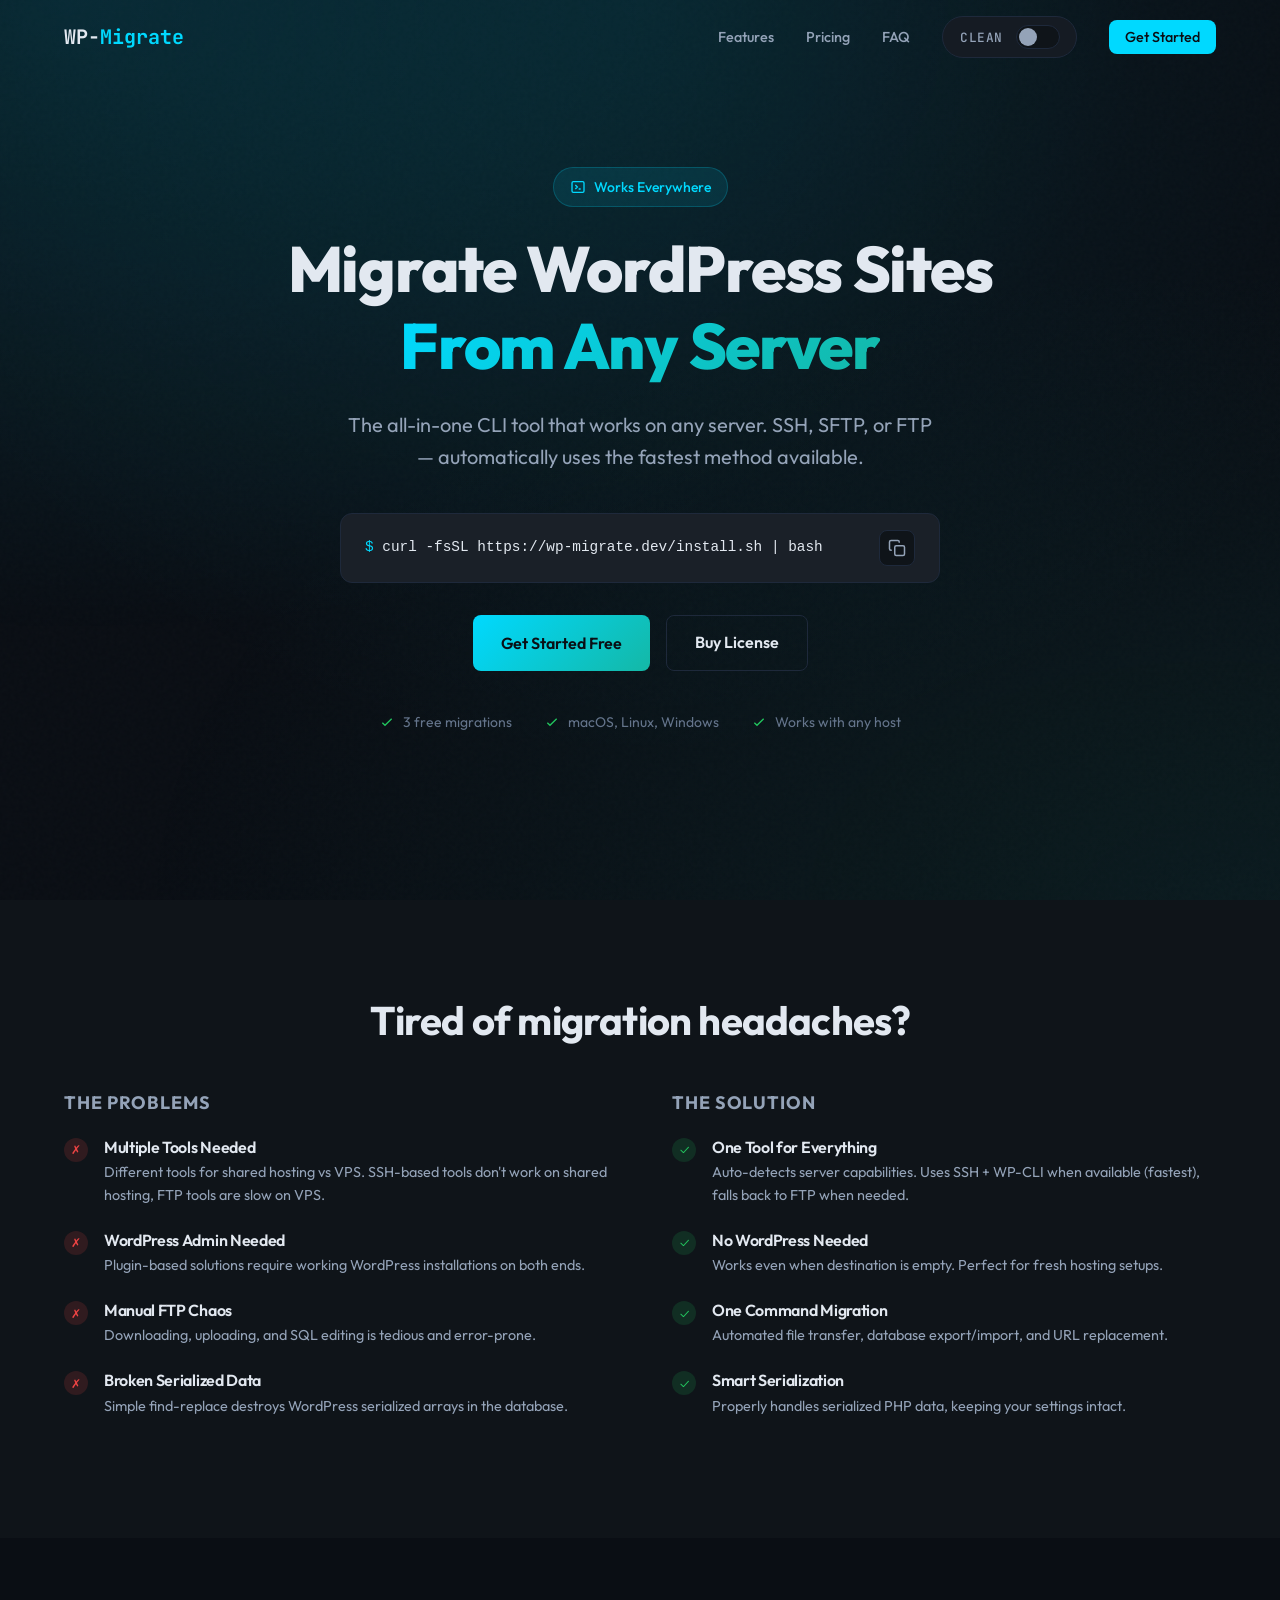
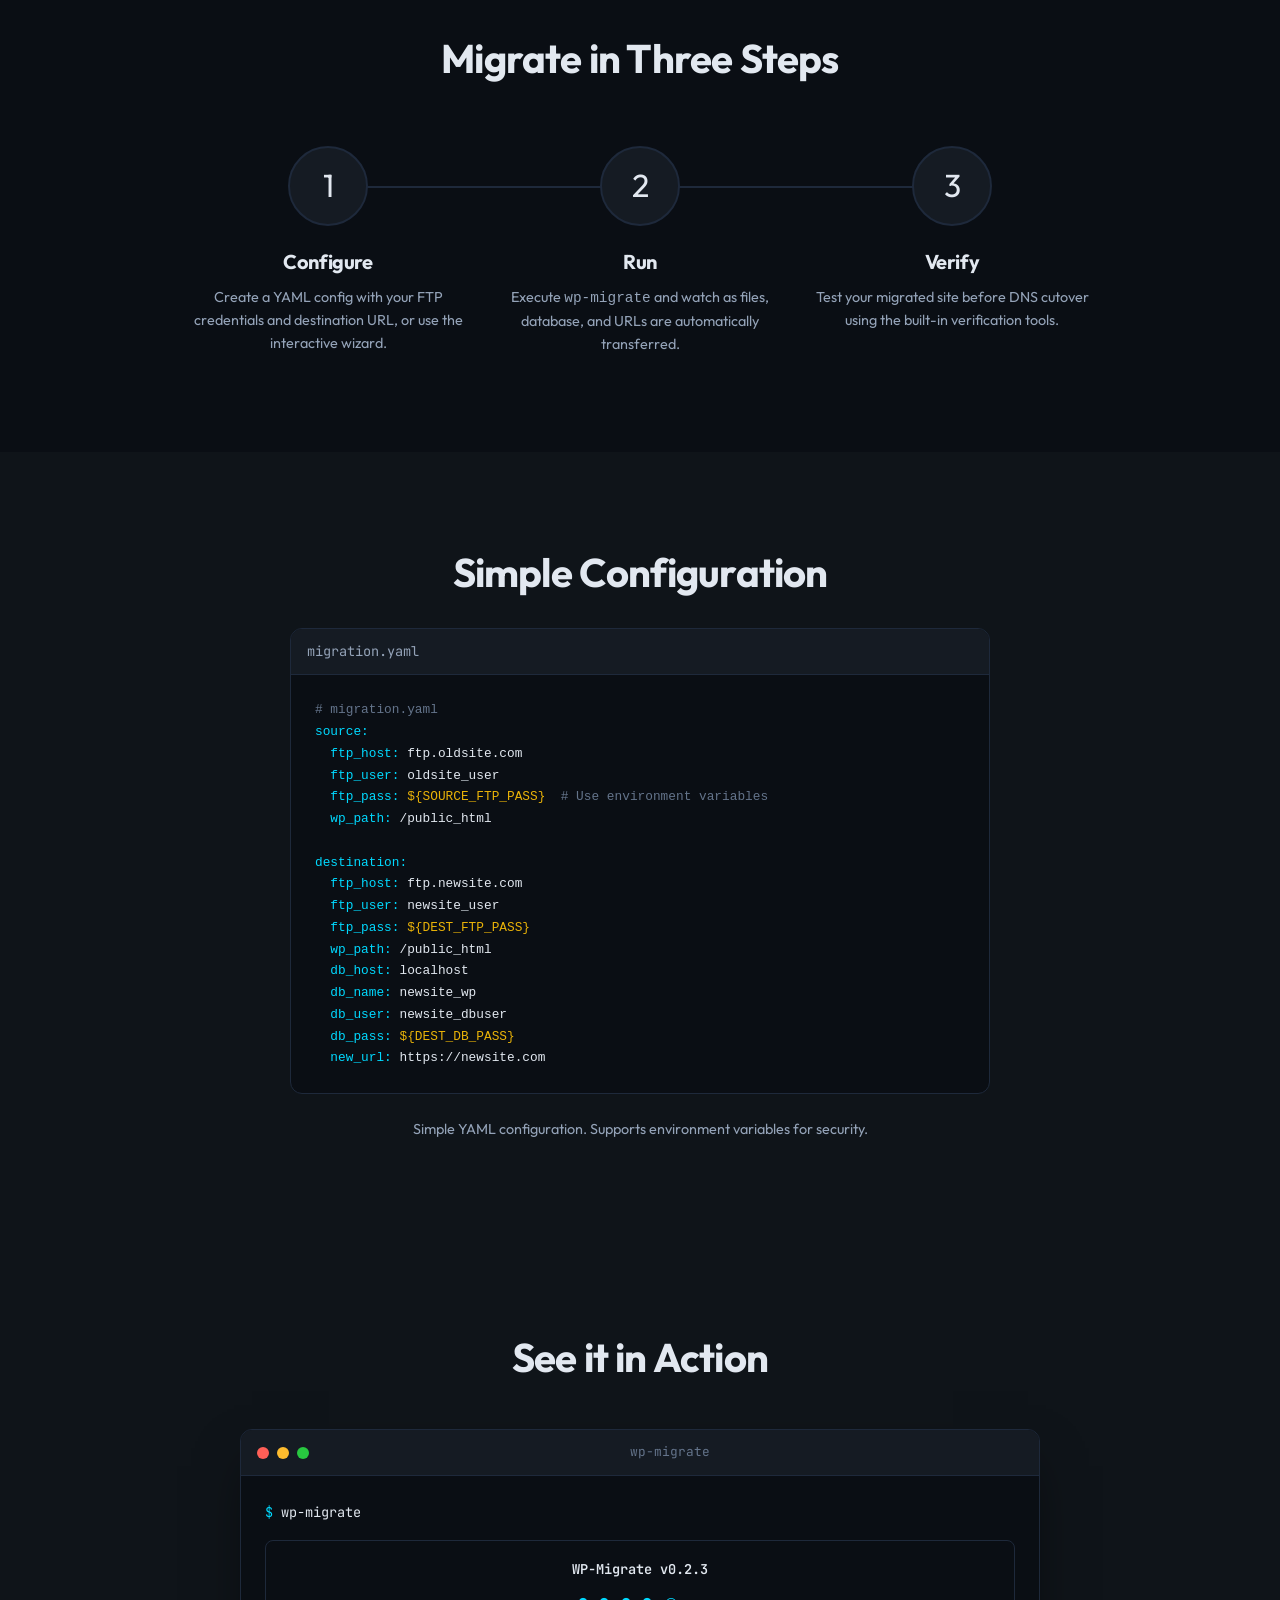
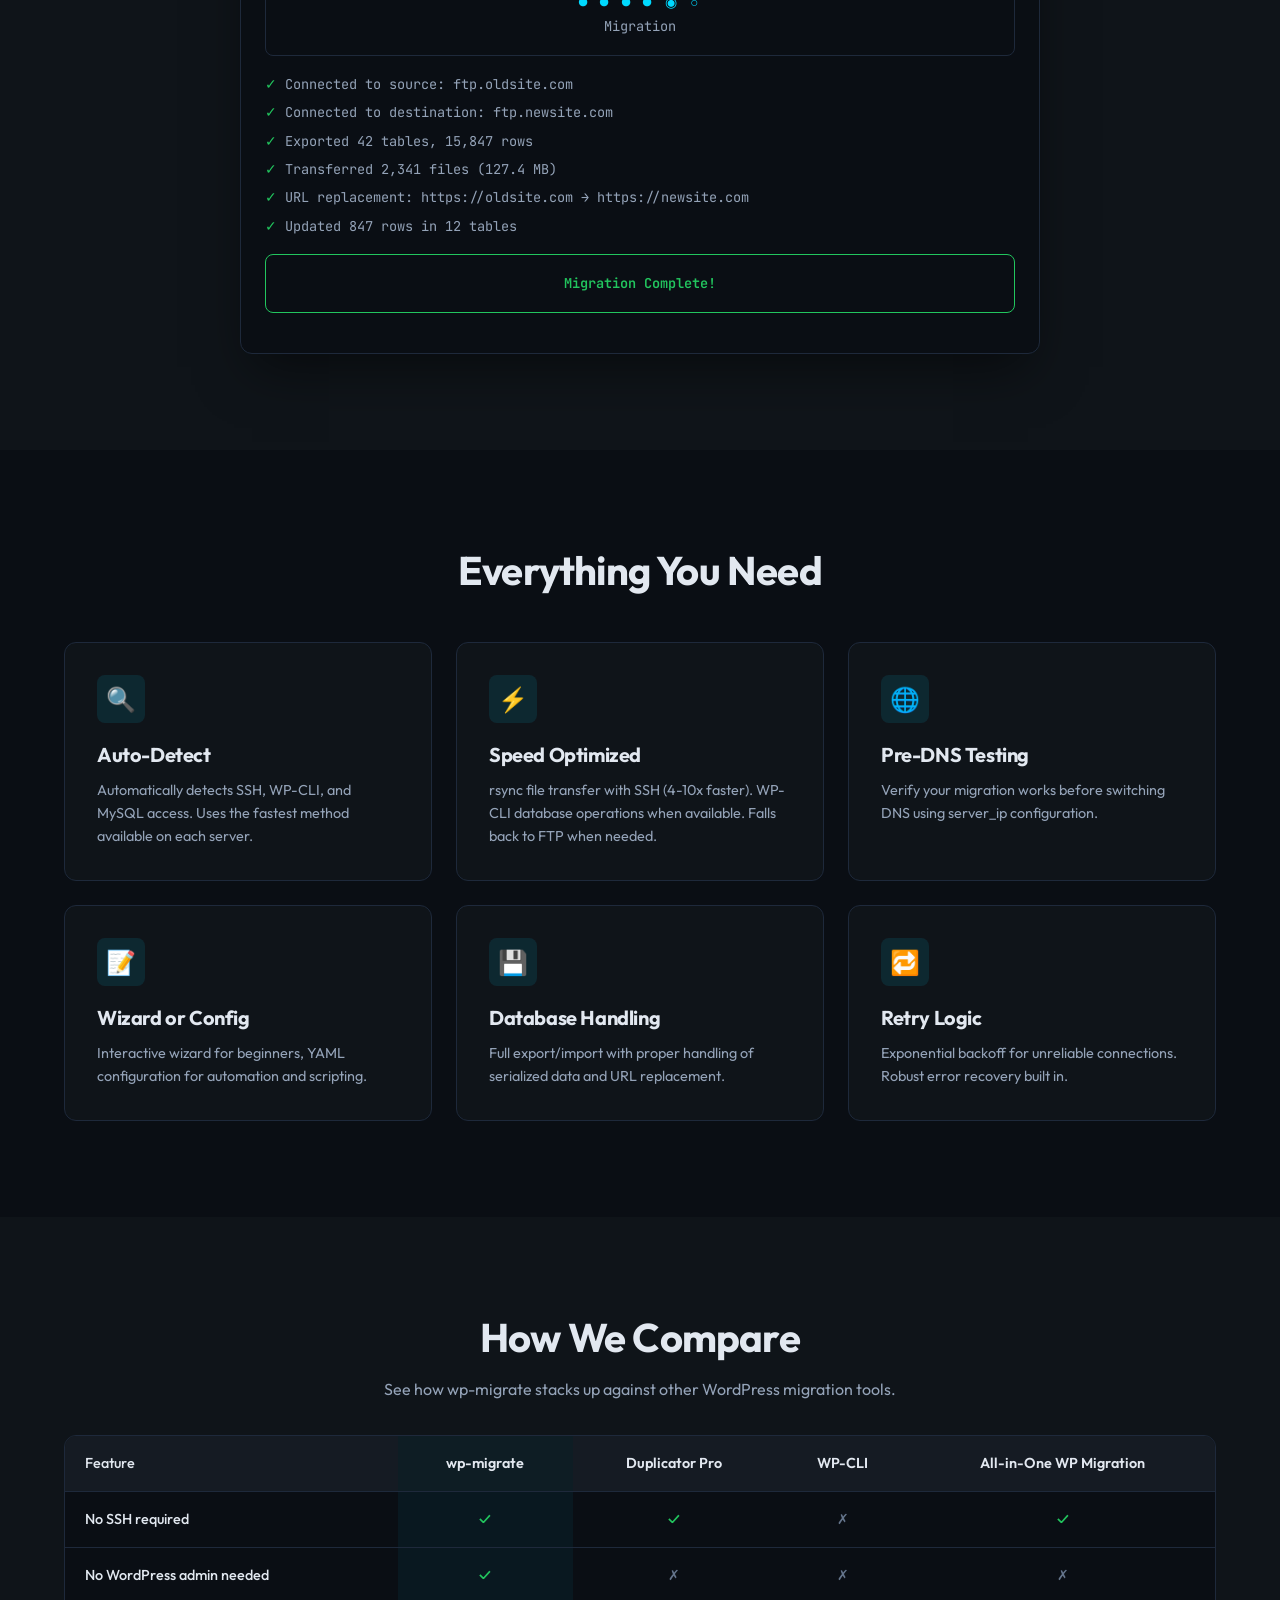
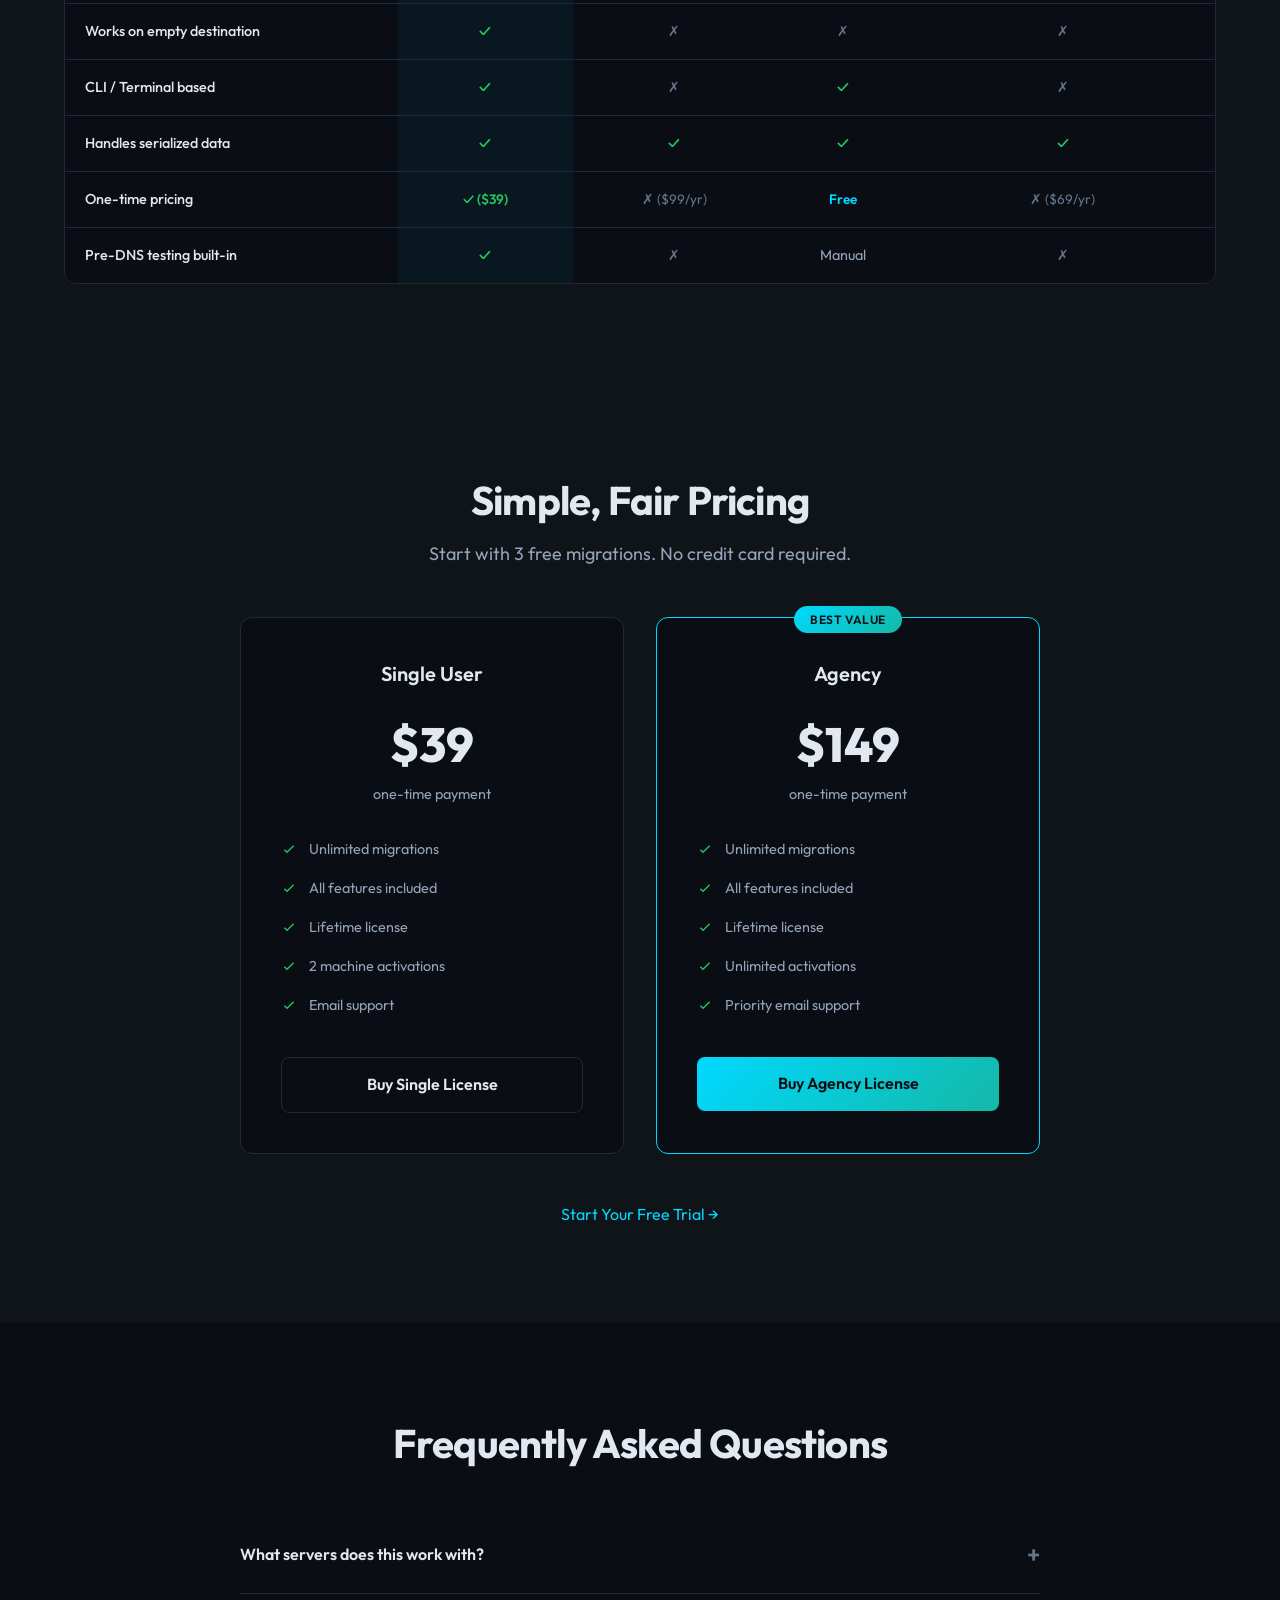
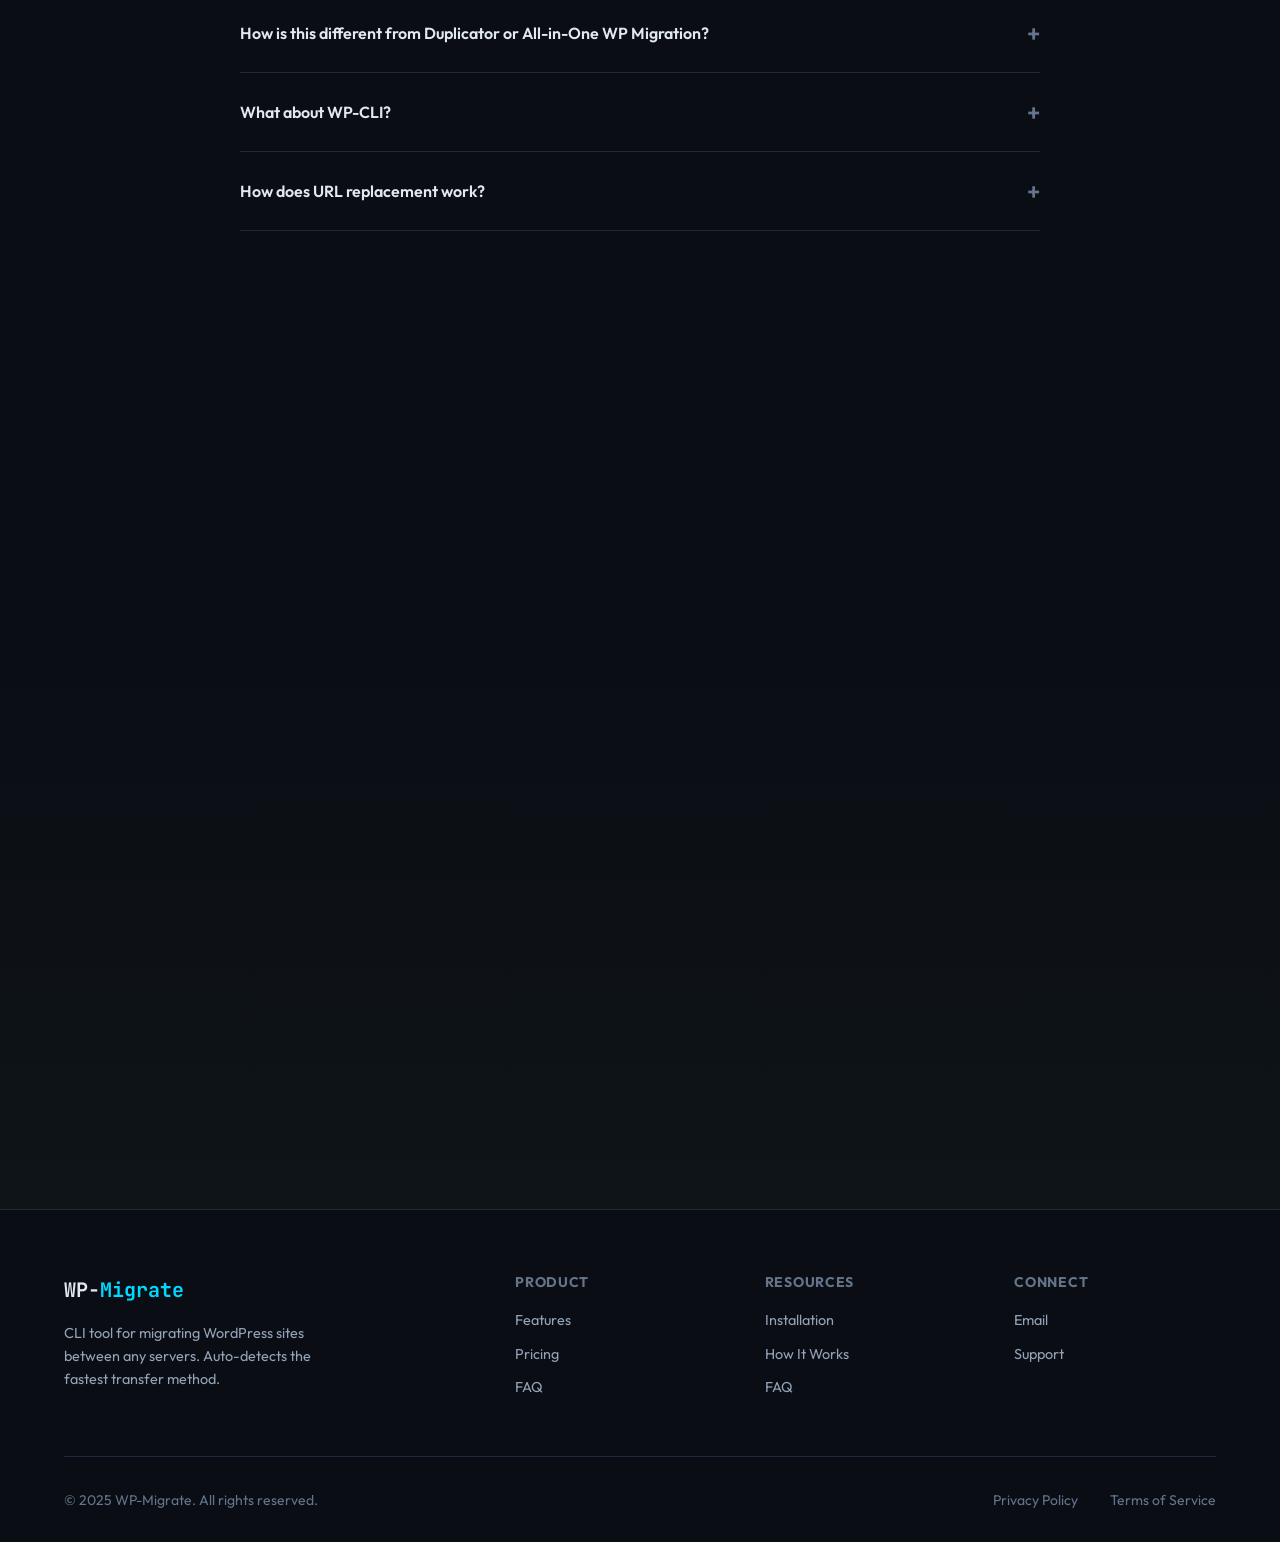
==== commit cd1119b9: "Add GoatCounter analytics" ====
--- a/index.html
+++ b/index.html
@@ -644,5 +644,7 @@
 
     <!-- Scripts -->
     <script src="js/main.js"></script>
+    <!-- GoatCounter Analytics -->
+    <script data-goatcounter="https://wp-migrate.goatcounter.com/count" async src="//gc.zgo.at/count.js"></script>
 </body>
 </html>
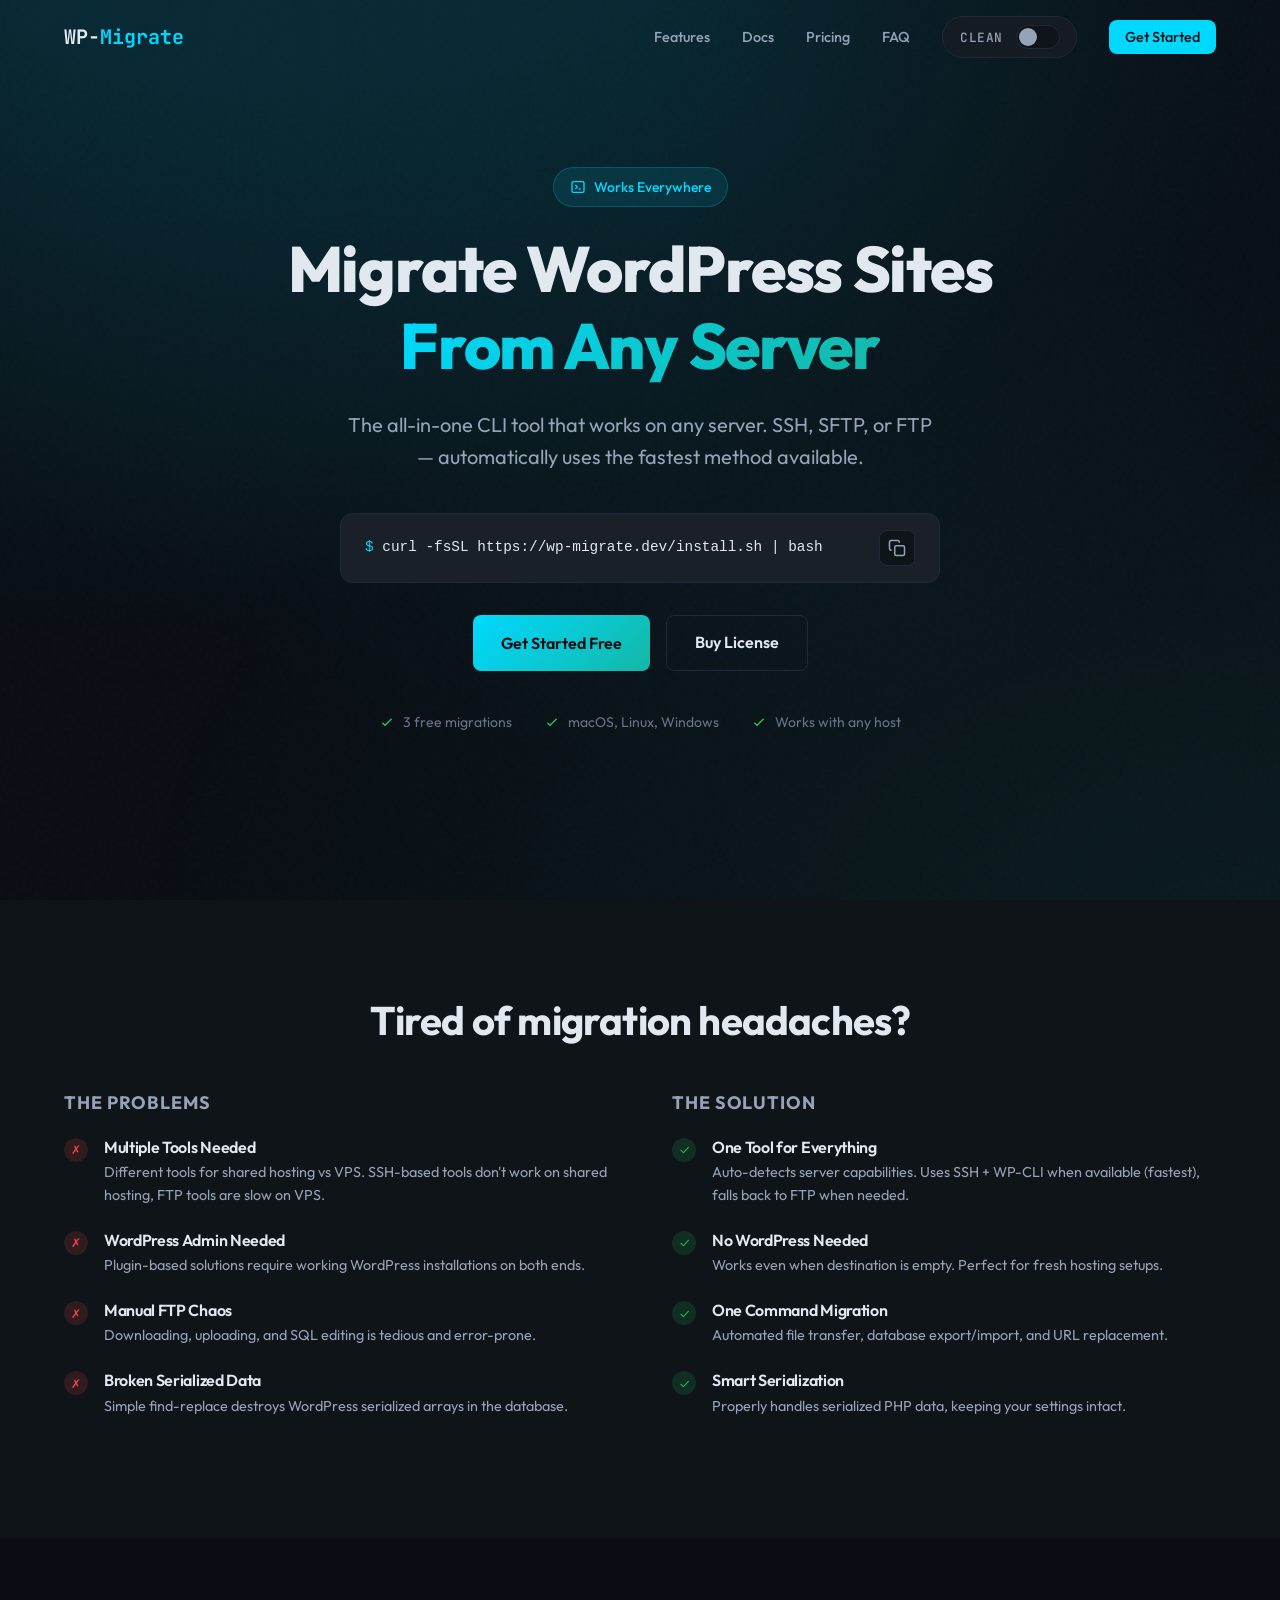
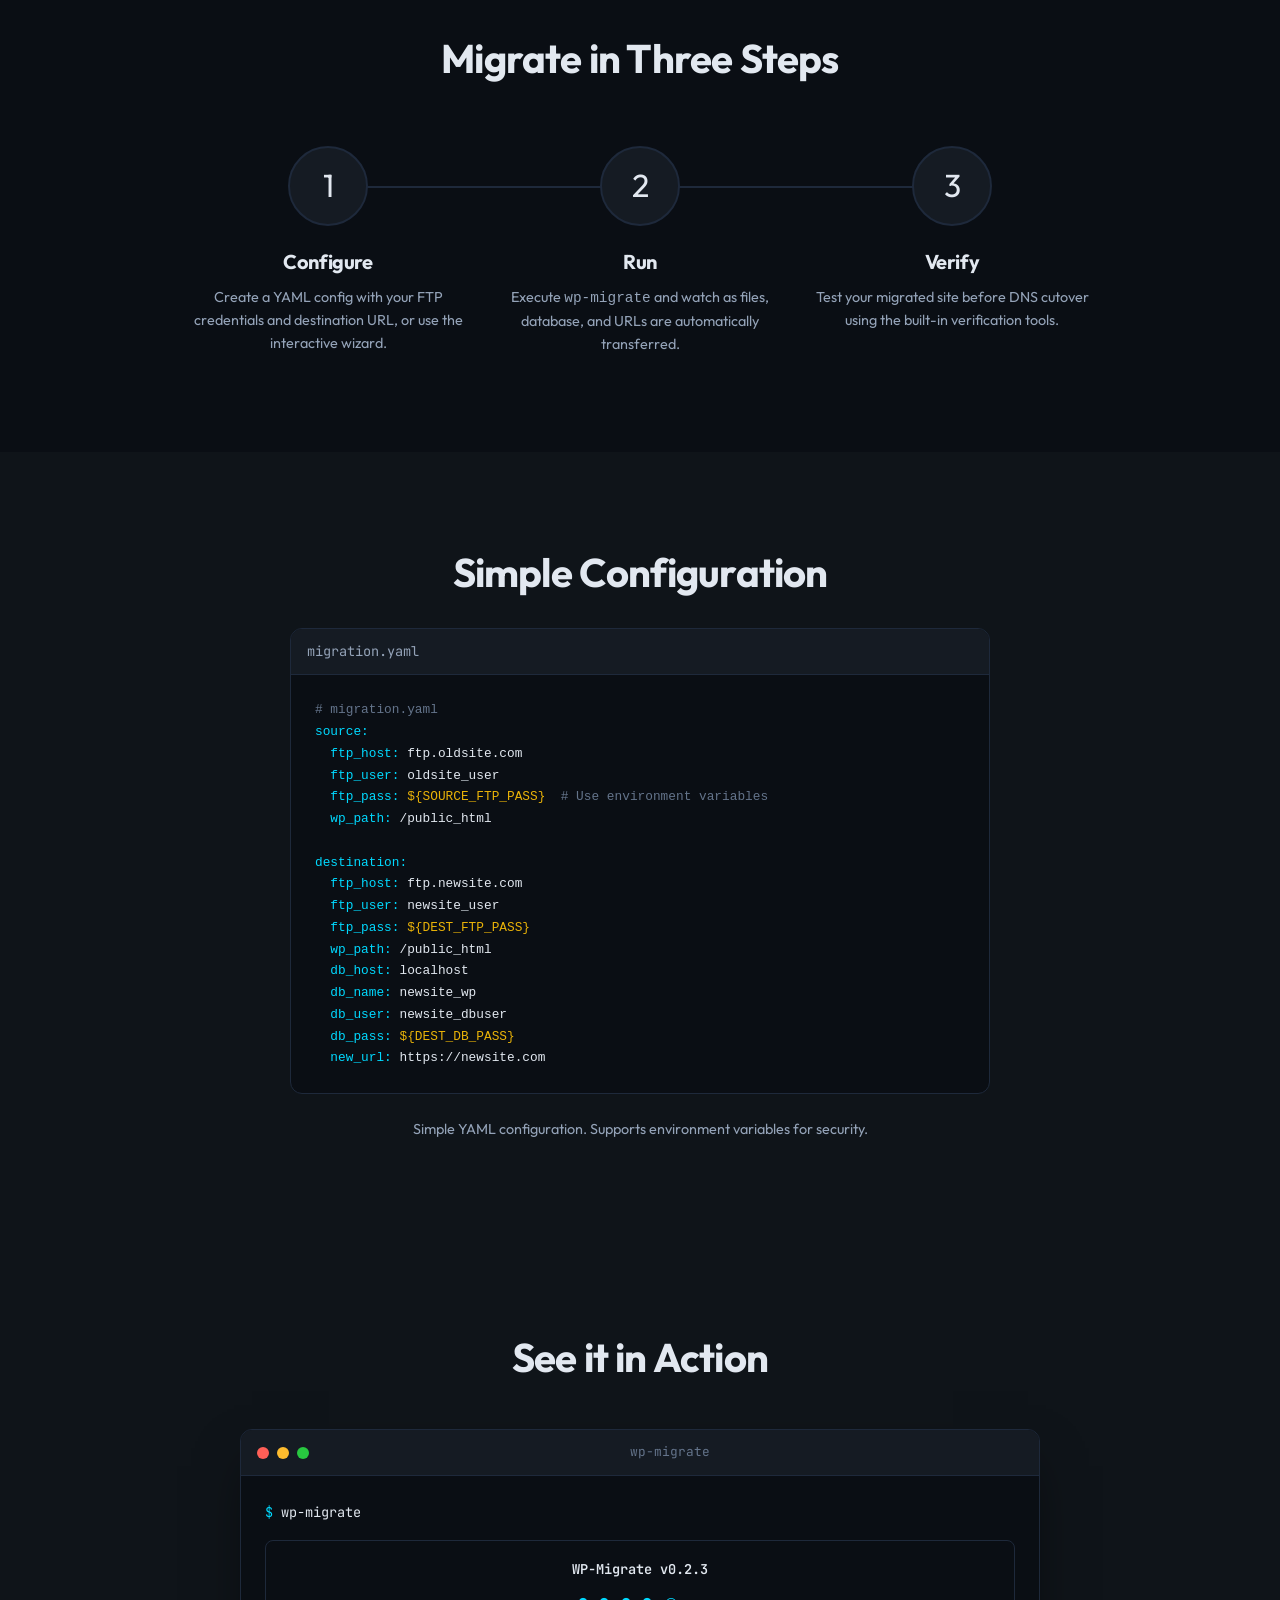
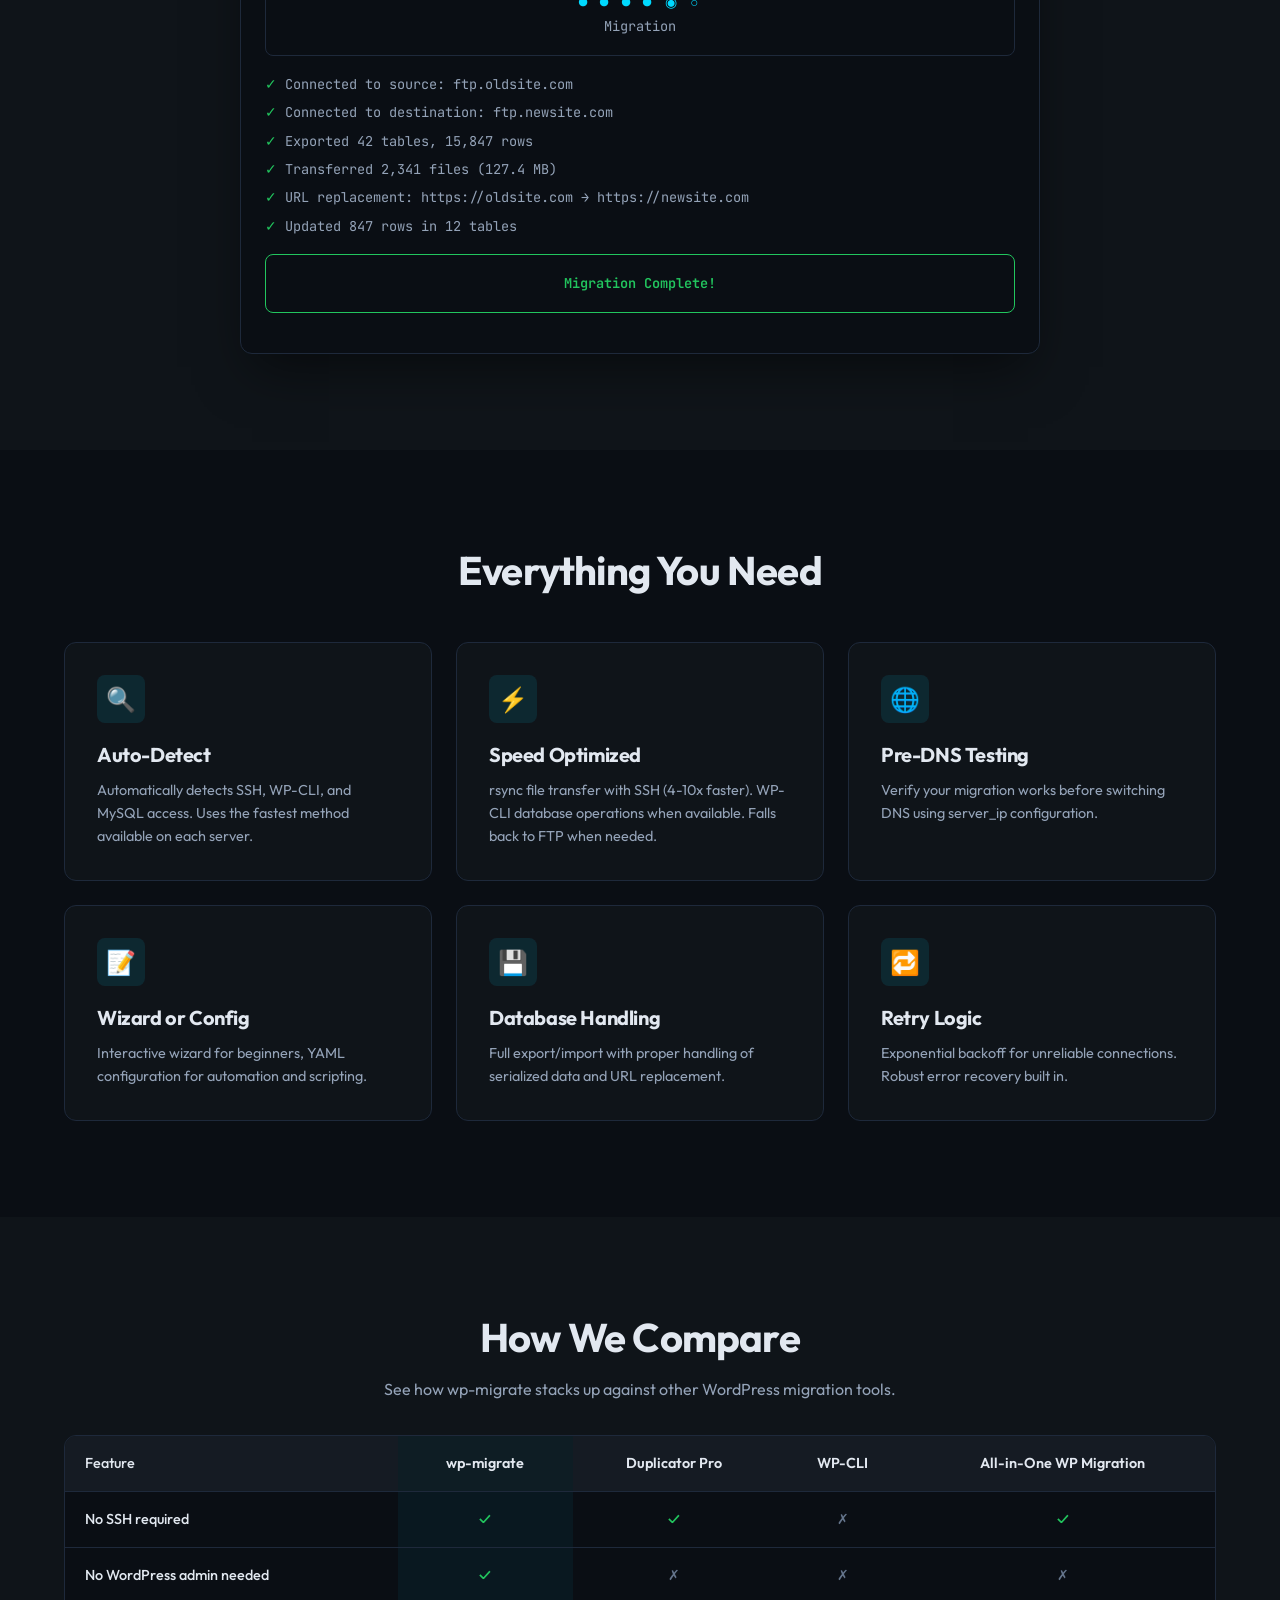
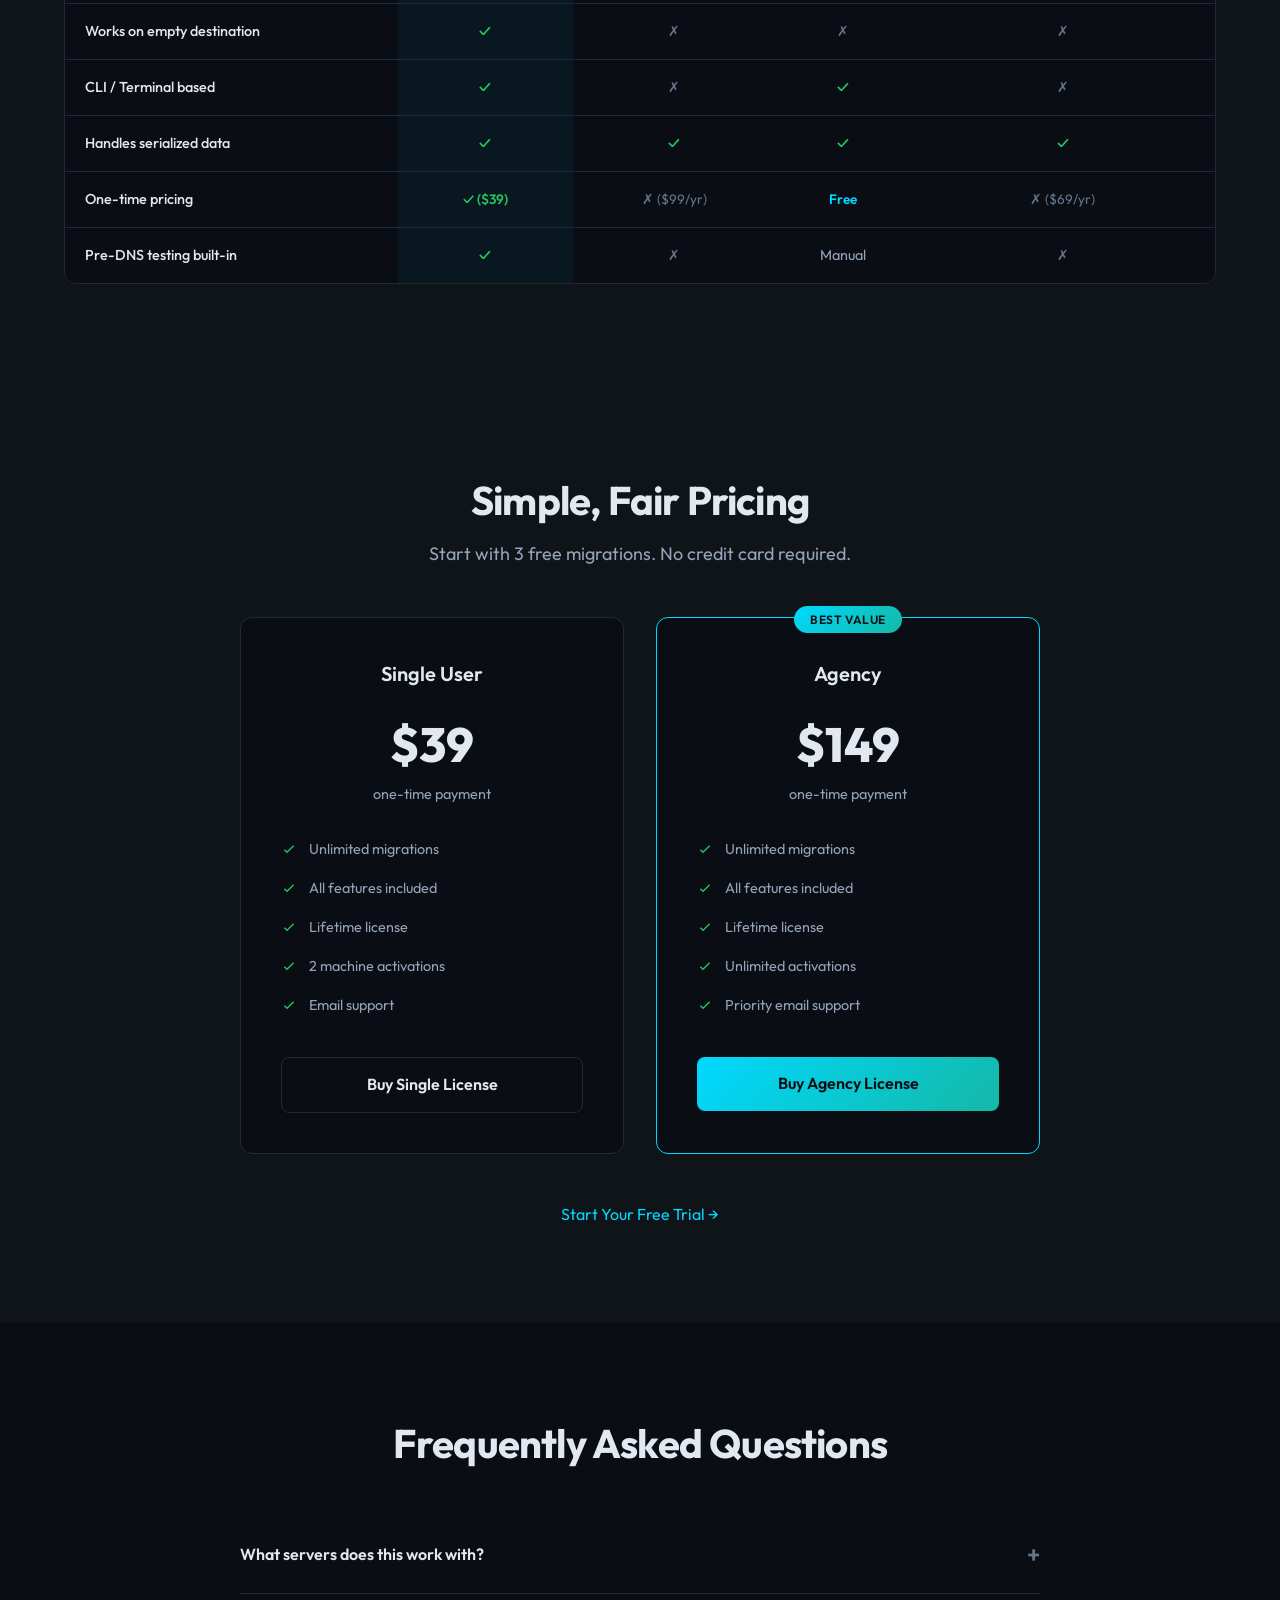
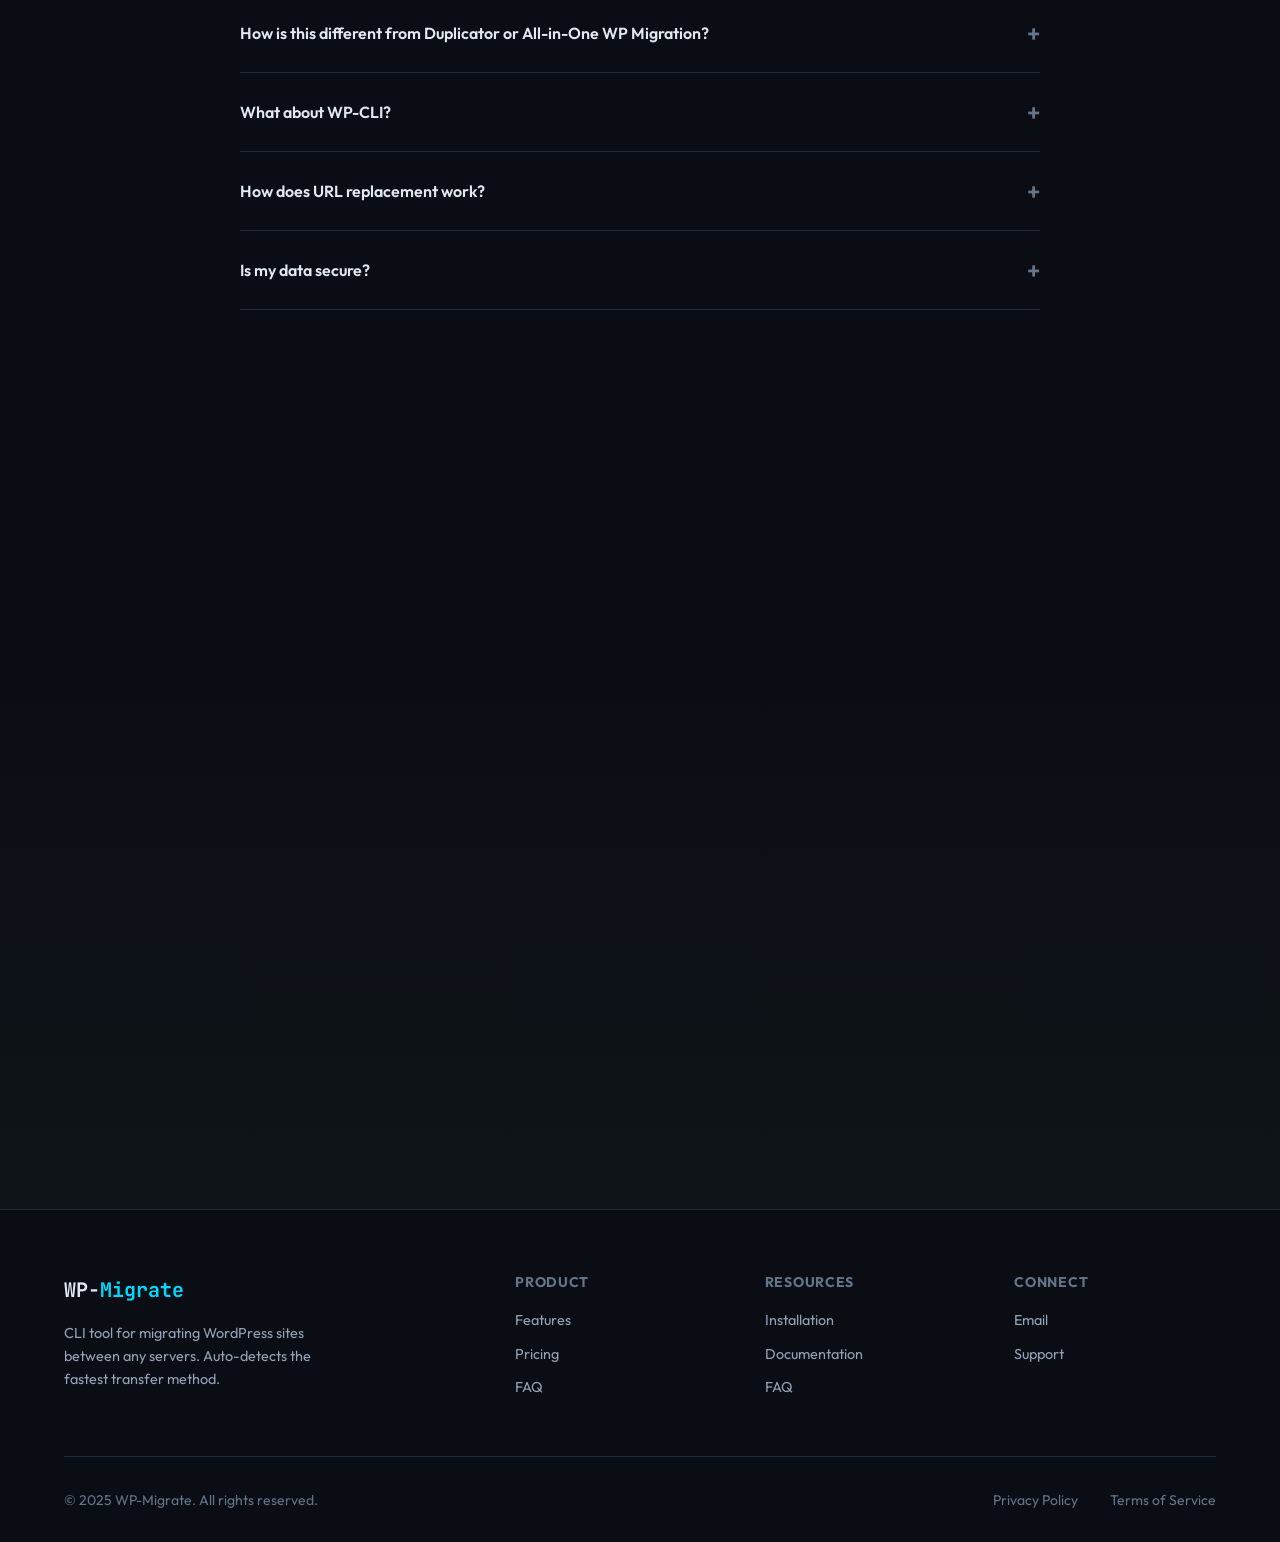
==== commit 251cd4d9: "Add documentation page with full WP-Migrate docs - Create docs.html with comprehensive documentation" ====
--- a/index.html
+++ b/index.html
@@ -55,6 +55,7 @@
             <a href="#" class="logo">WP-<span>Migrate</span></a>
             <ul class="nav-links">
                 <li><a href="#features">Features</a></li>
+                <li><a href="docs.html">Docs</a></li>
                 <li><a href="#pricing">Pricing</a></li>
                 <li><a href="#faq">FAQ</a></li>
                 <li>
@@ -620,7 +621,7 @@
                     <h4>Resources</h4>
                     <ul>
                         <li><a href="#install">Installation</a></li>
-                        <li><a href="#how-it-works">How It Works</a></li>
+                        <li><a href="docs.html">Documentation</a></li>
                         <li><a href="#faq">FAQ</a></li>
                     </ul>
                 </div>
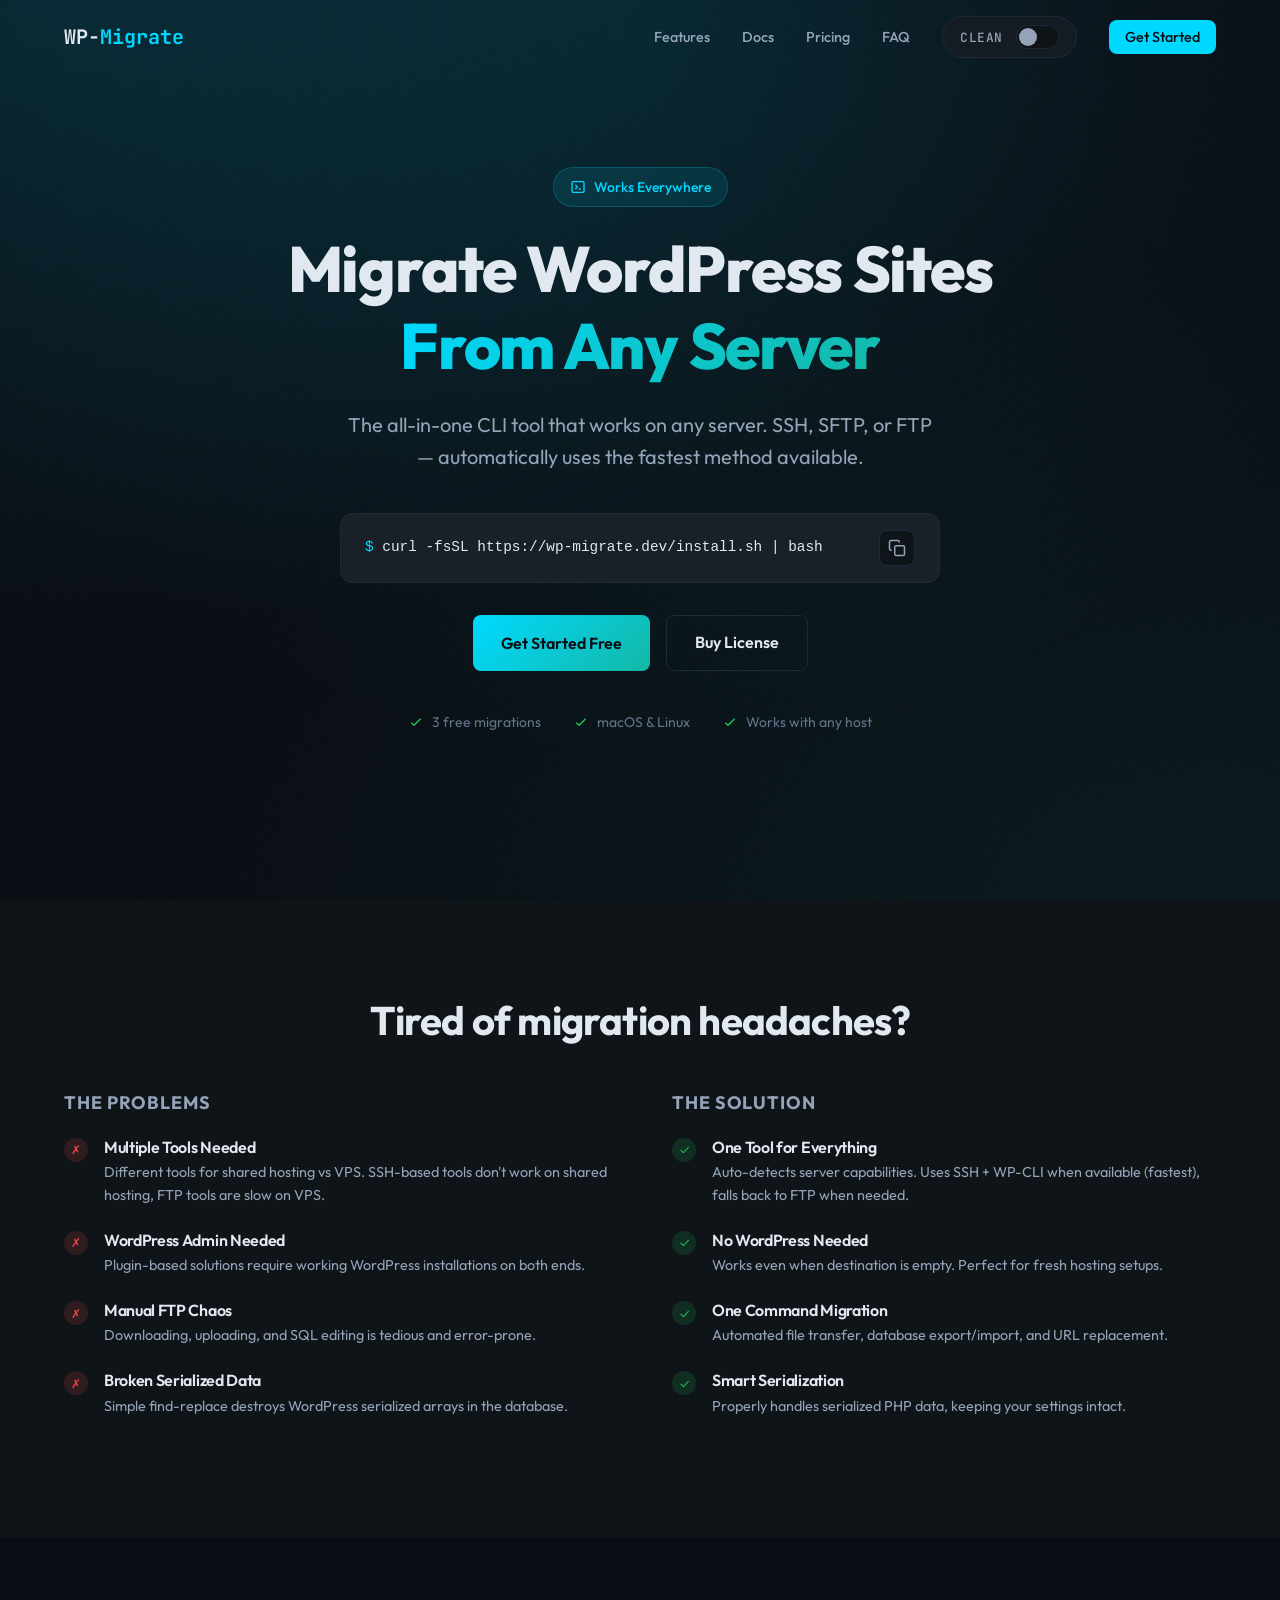
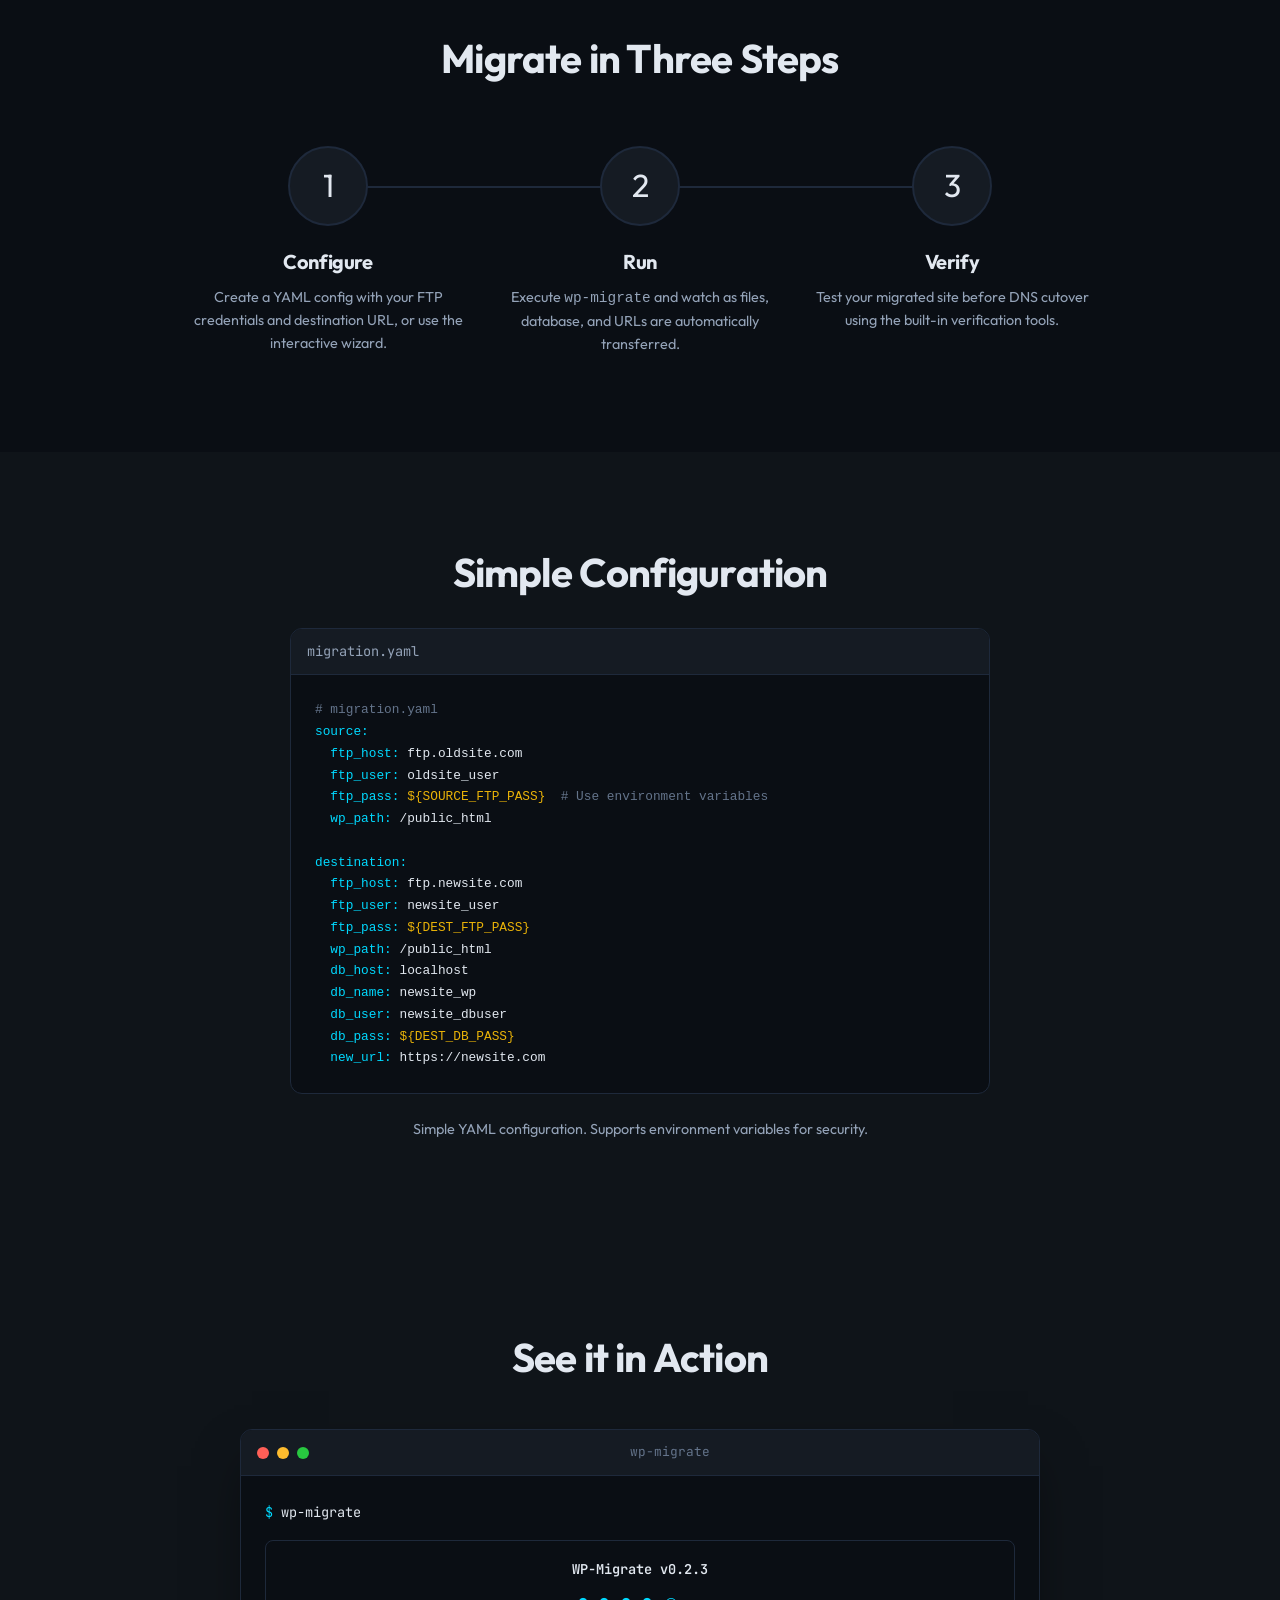
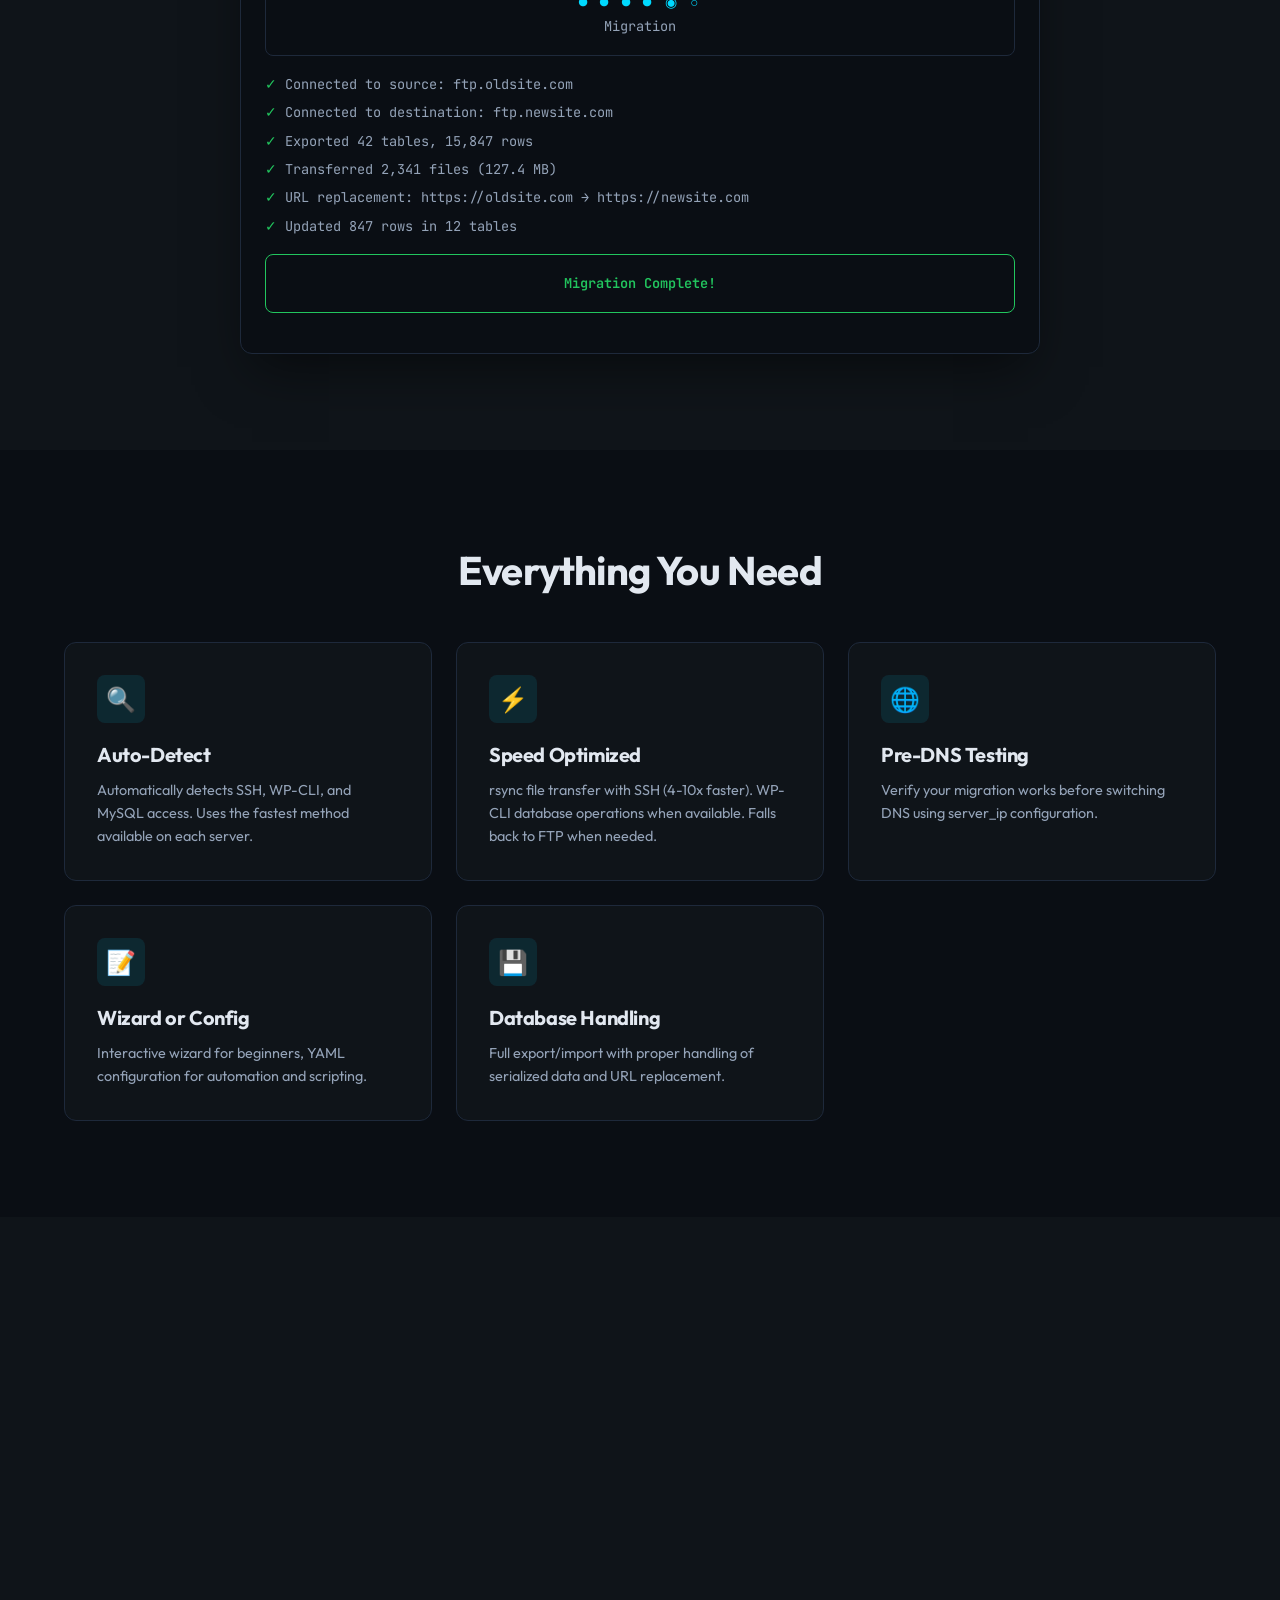
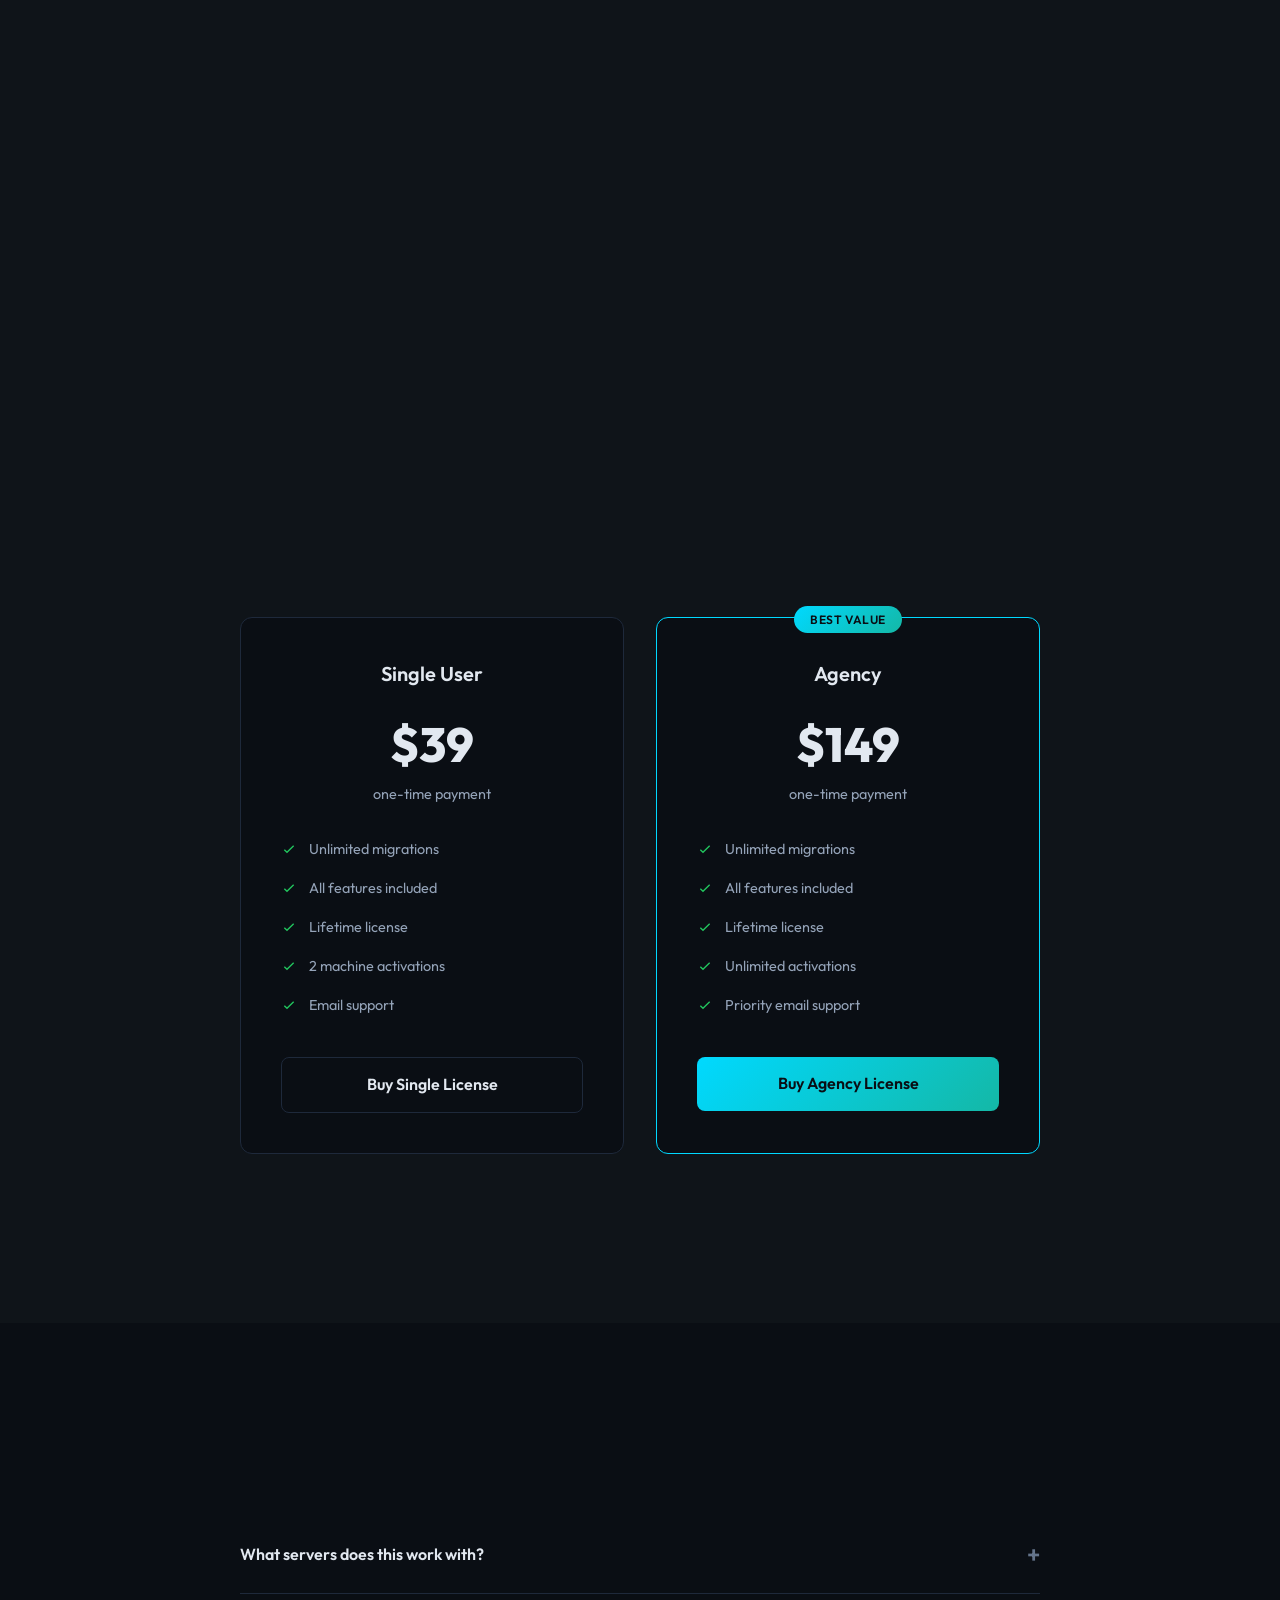
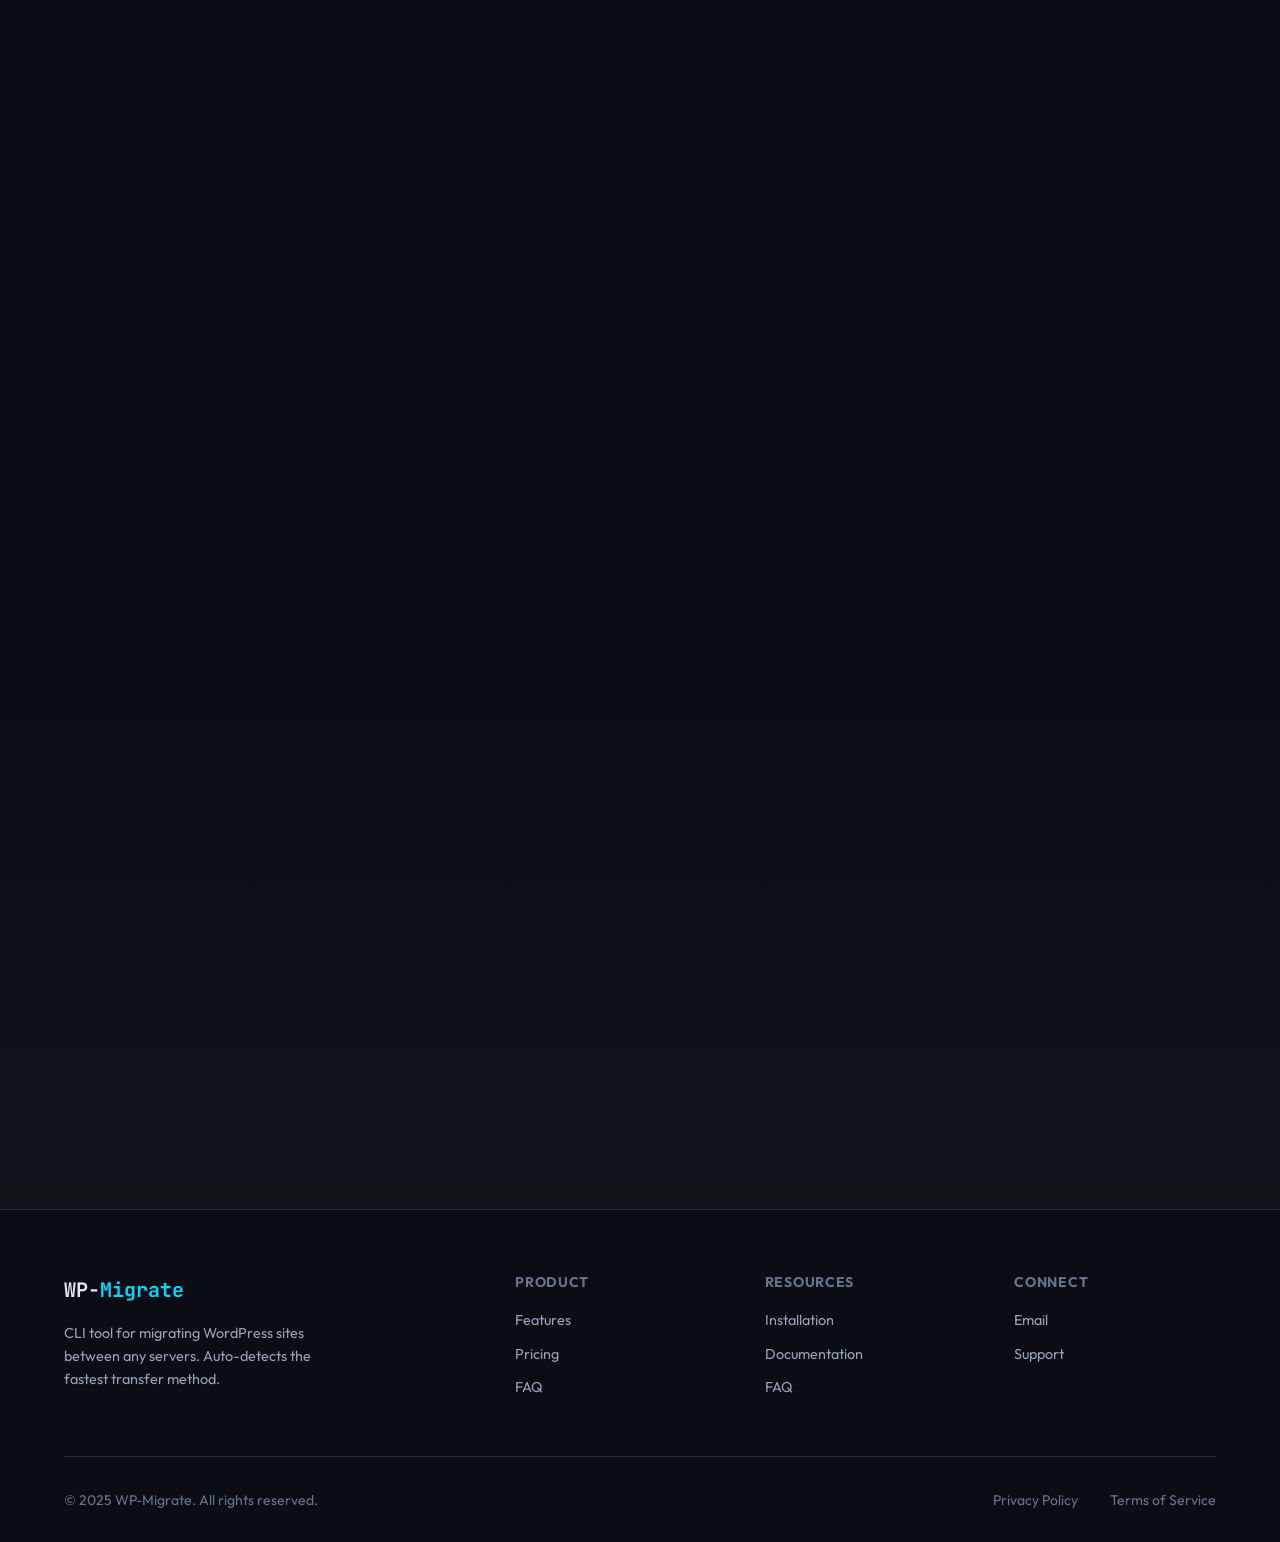
==== commit 76be8c40: "Remove Windows support references and fix documentation inaccuracies - Remove Windows section from d" ====
--- a/index.html
+++ b/index.html
@@ -120,7 +120,7 @@
                         <svg fill="none" stroke="currentColor" stroke-width="2" viewBox="0 0 24 24">
                             <path d="M5 13l4 4L19 7"/>
                         </svg>
-                        macOS, Linux, Windows
+                        macOS & Linux
                     </span>
                     <span>
                         <svg fill="none" stroke="currentColor" stroke-width="2" viewBox="0 0 24 24">
@@ -597,7 +597,7 @@
                 <a href="#pricing" class="btn btn-secondary">Buy License</a>
             </div>
 
-            <p class="cta-platforms fade-in">Works on macOS · Linux · Windows</p>
+            <p class="cta-platforms fade-in">Works on macOS & Linux</p>
         </div>
     </section>
 
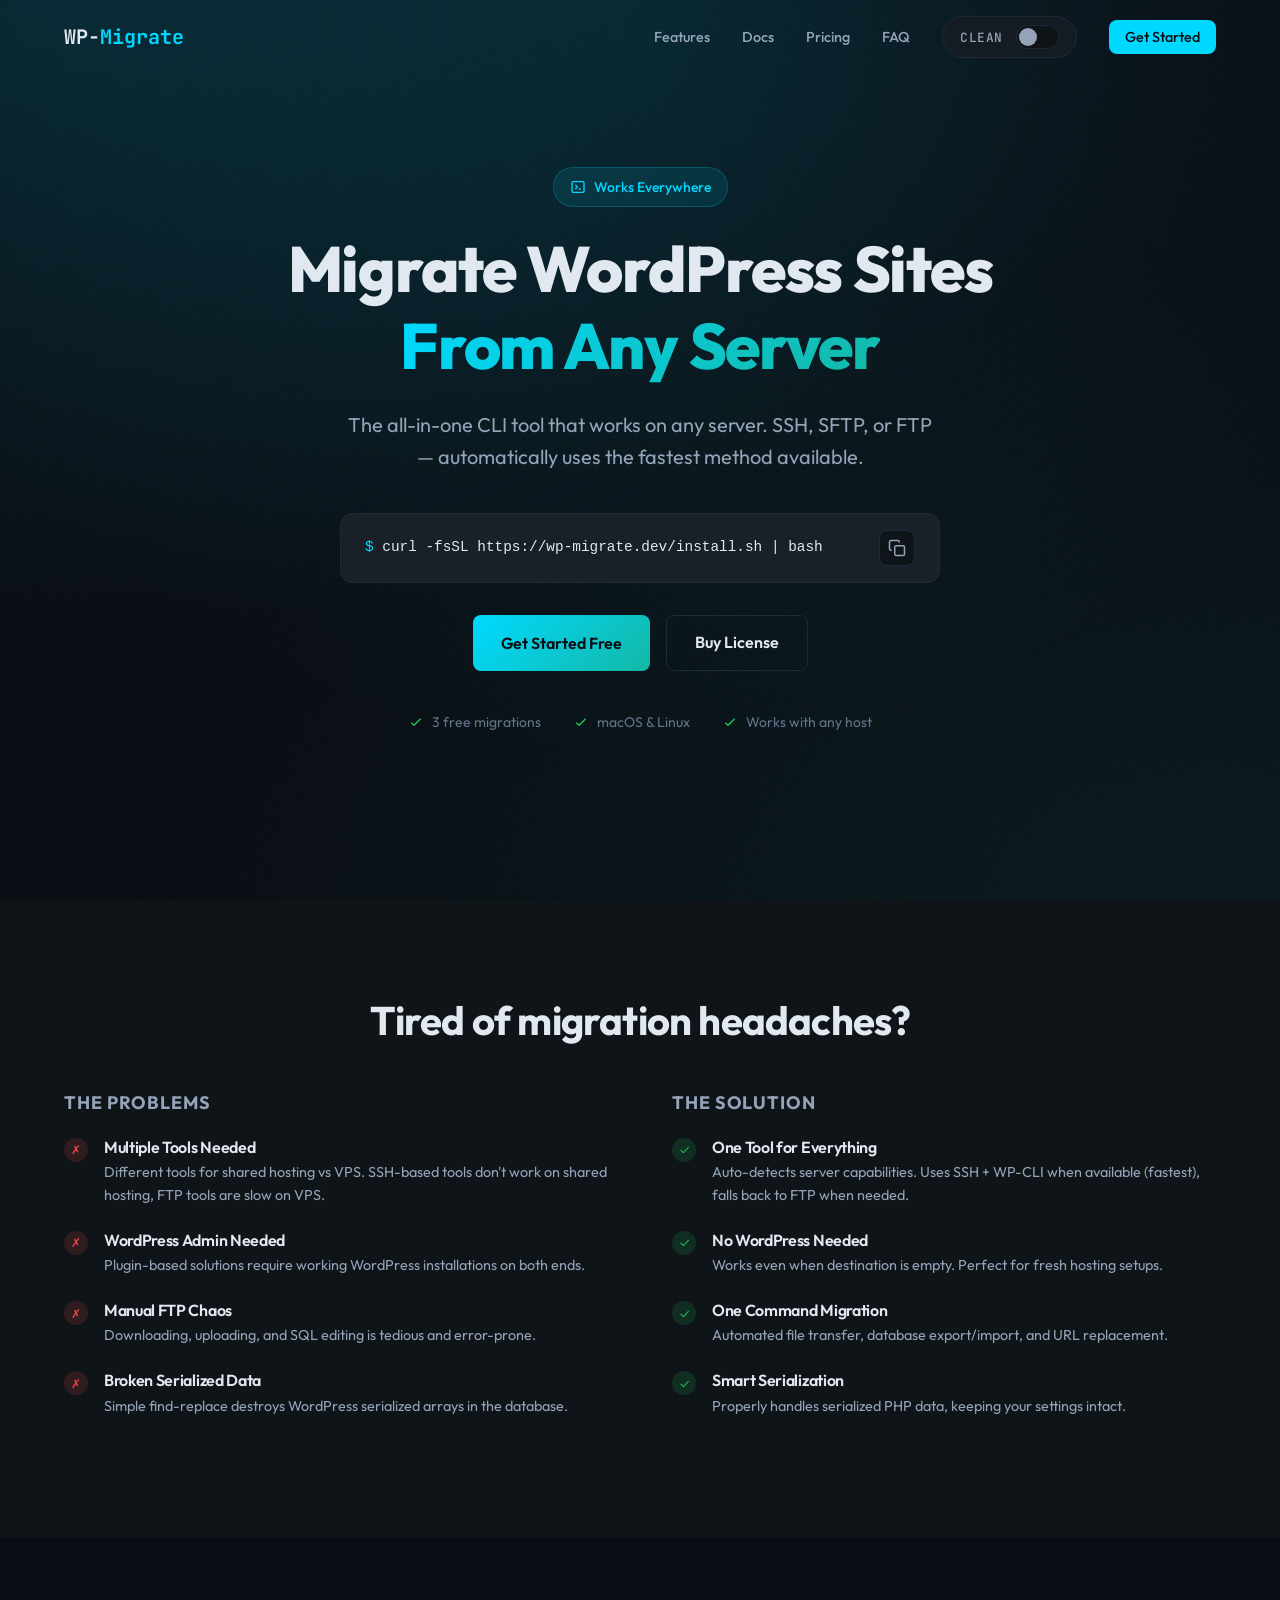
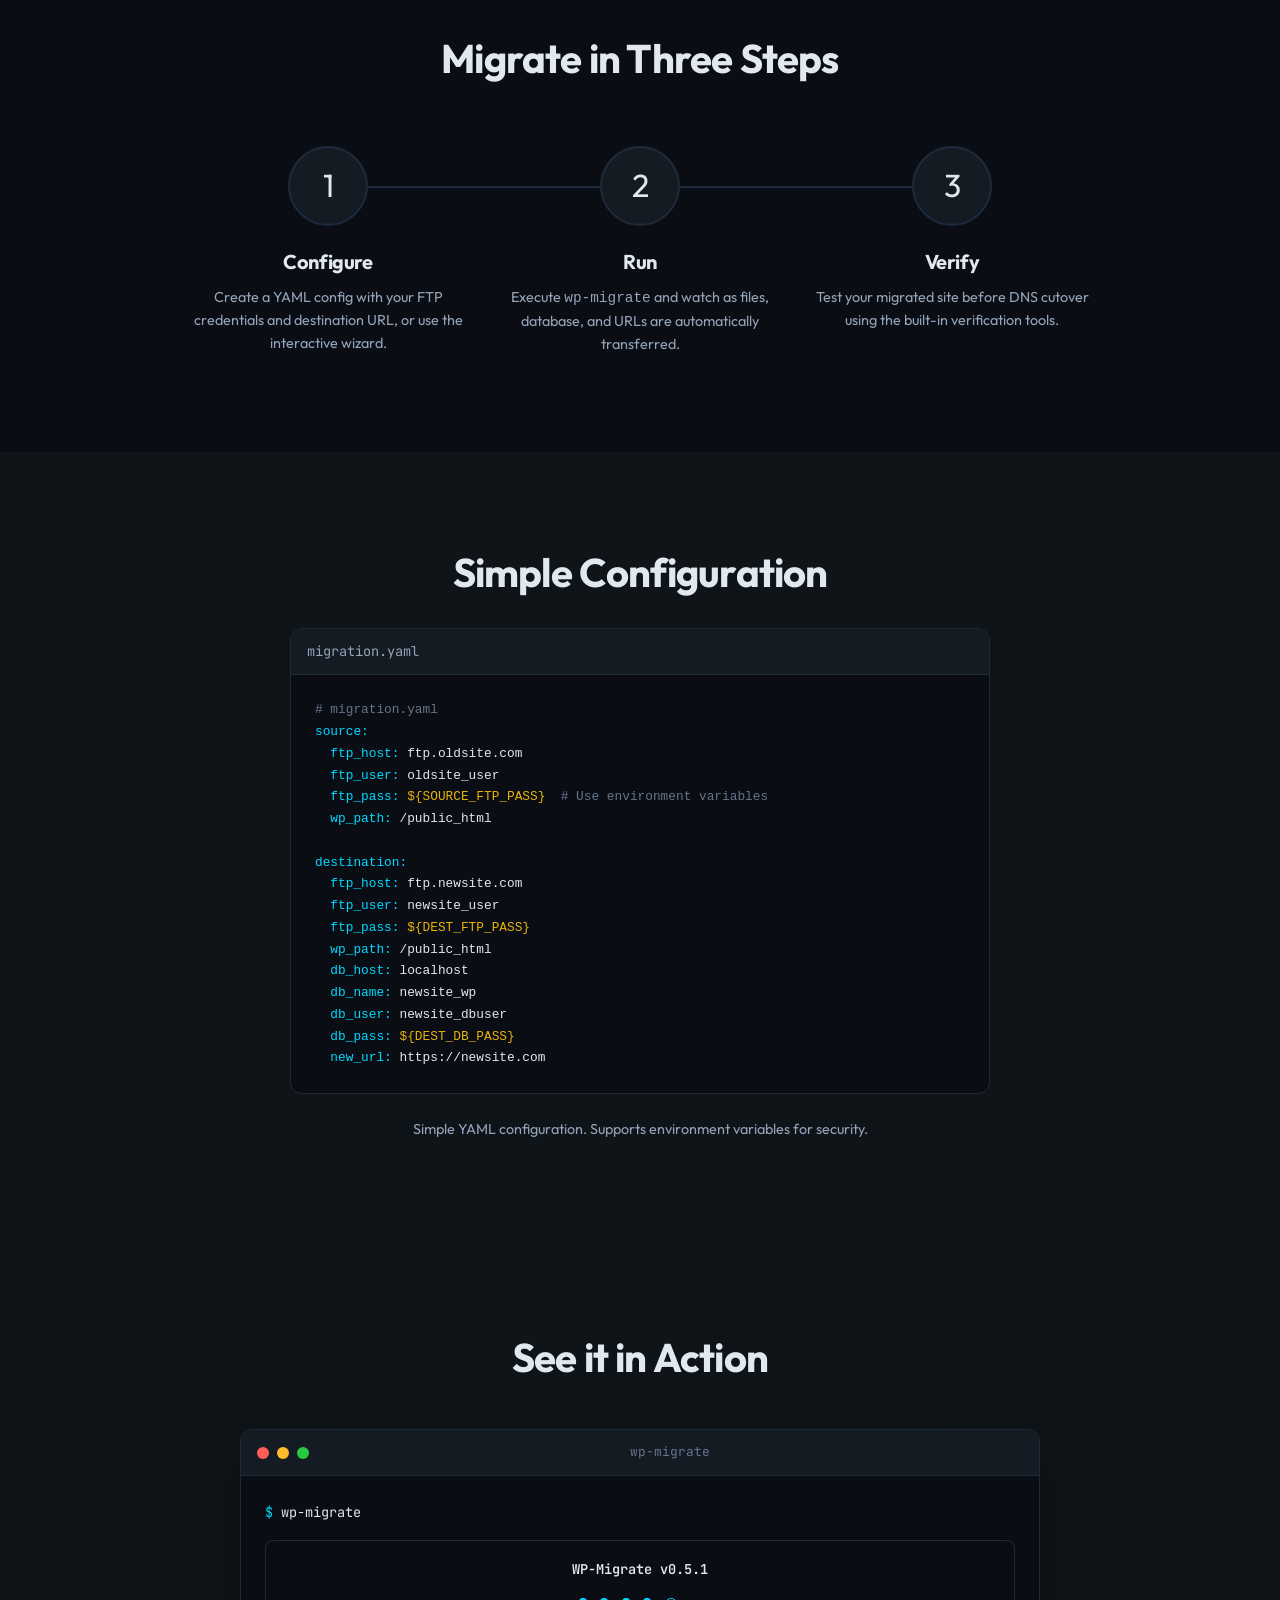
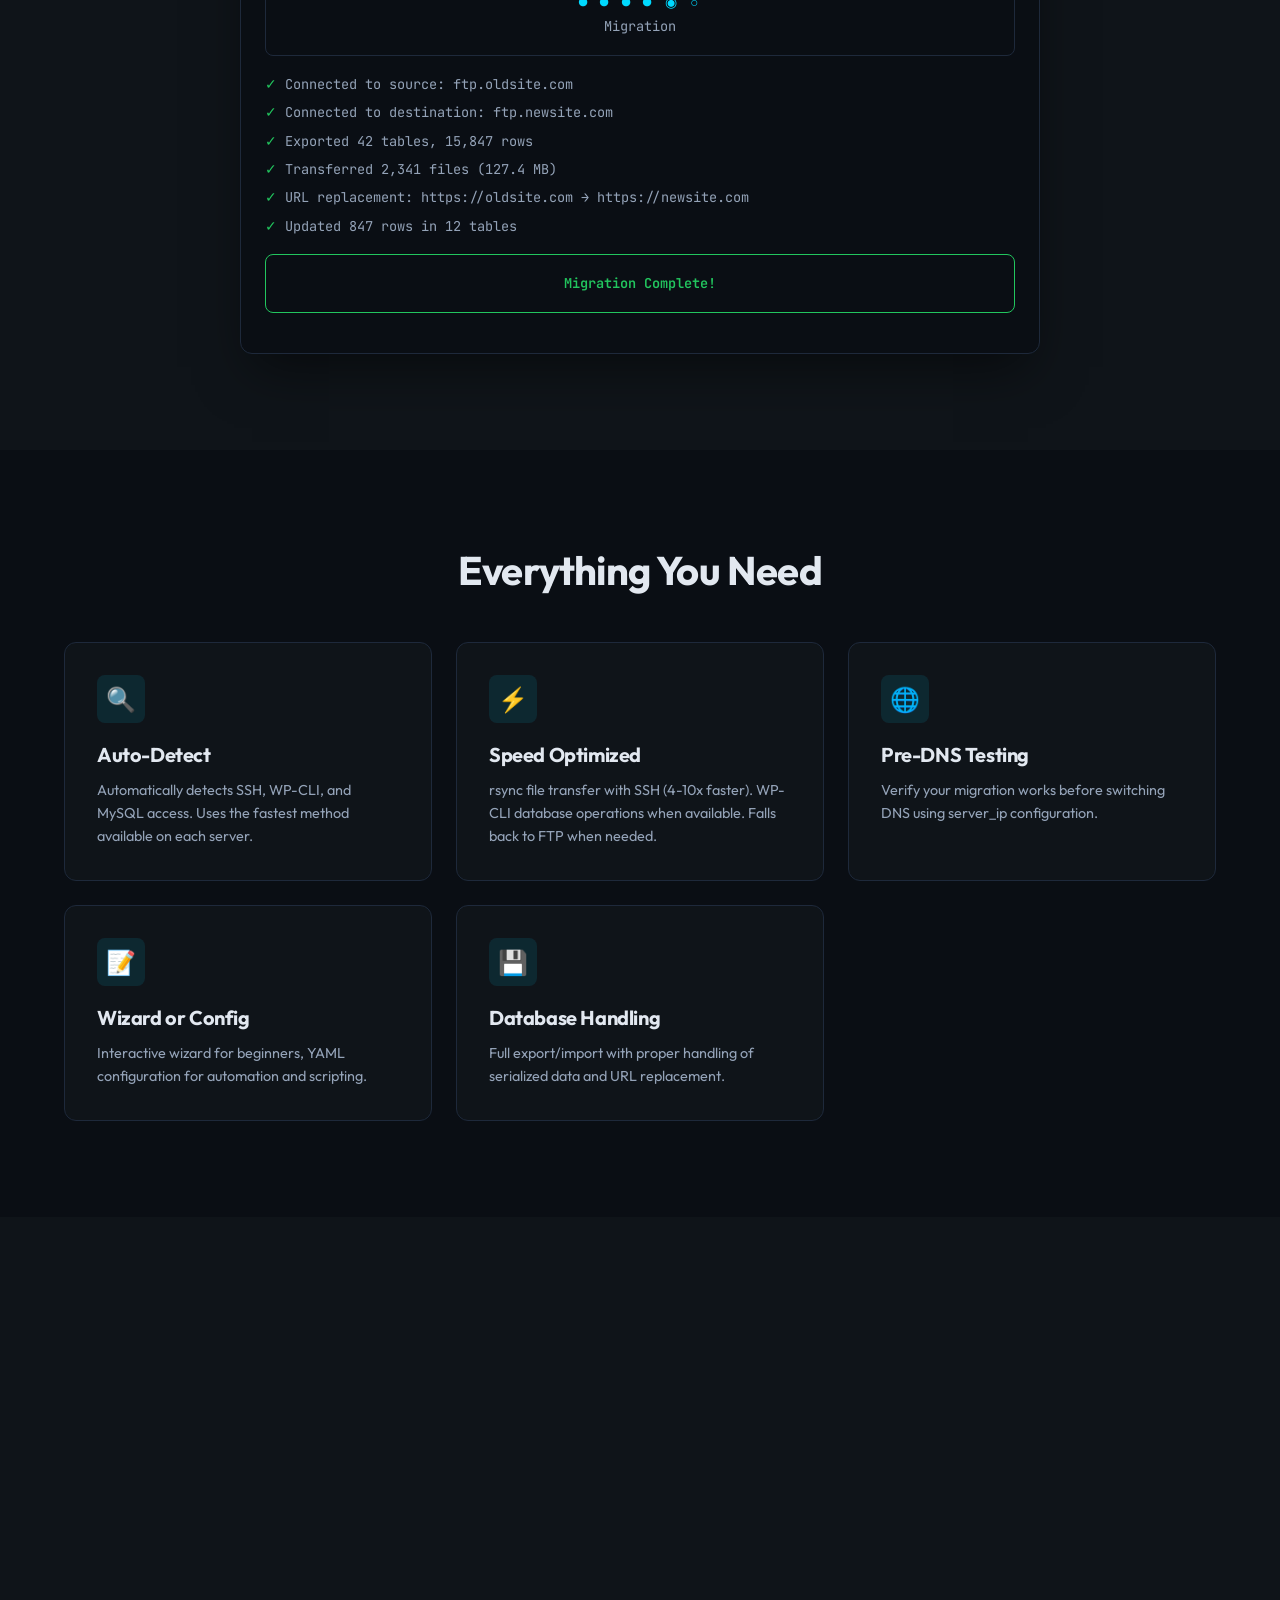
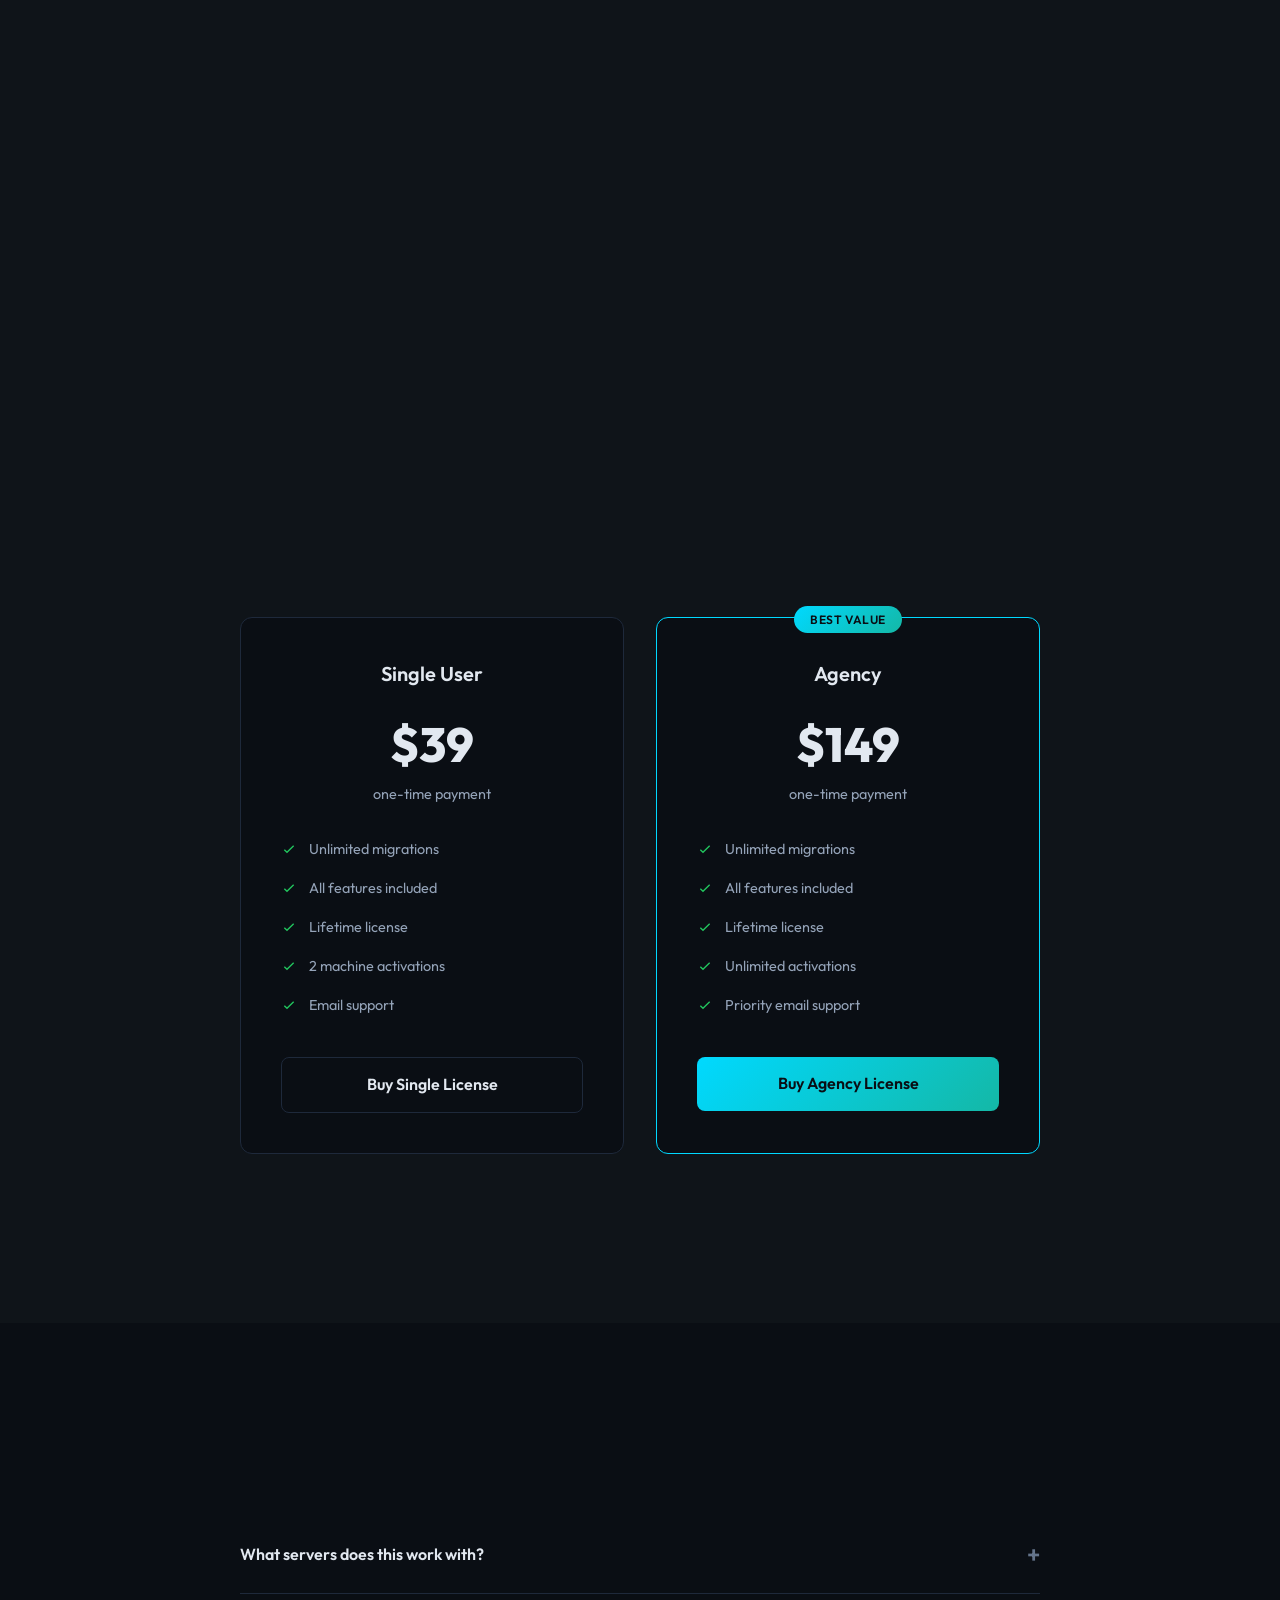
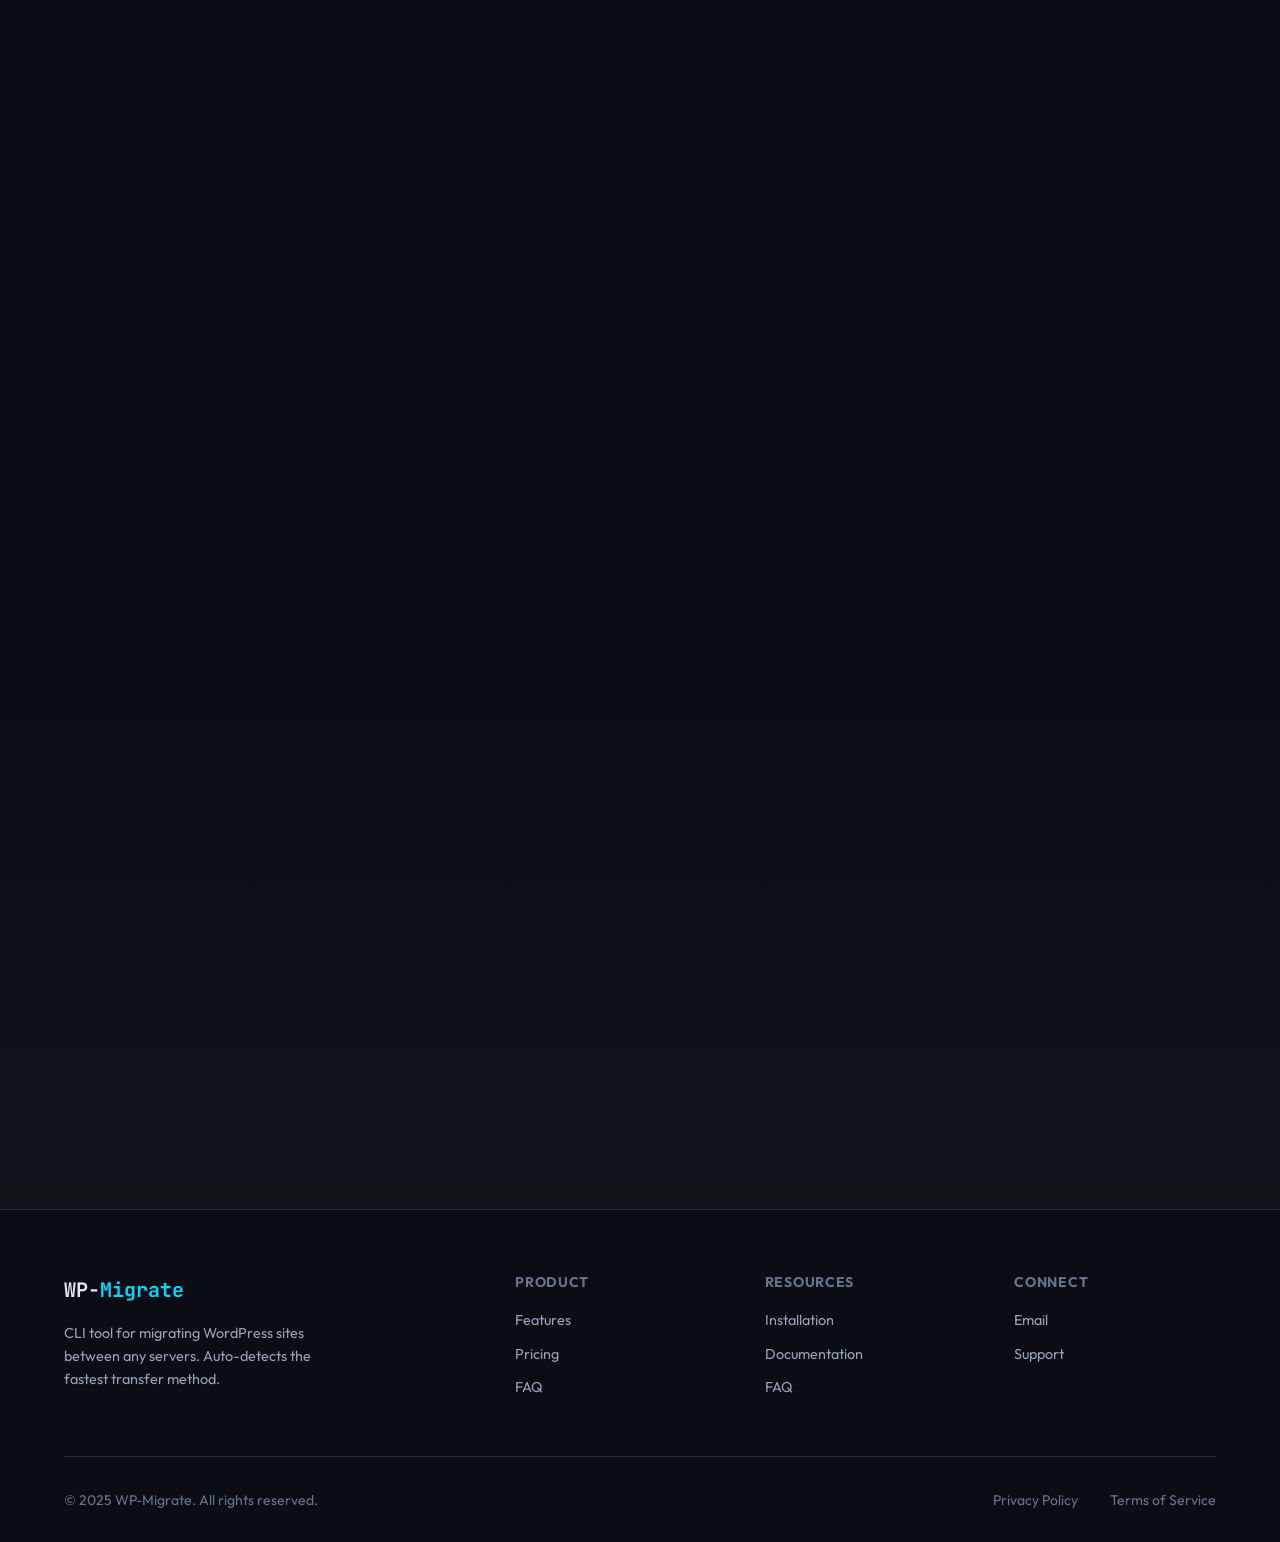
==== commit f2b177f2: "Sync install.sh from main repo (glibc check, ARM64 guard) and bump landing page version" ====
--- a/index.html
+++ b/index.html
@@ -276,7 +276,7 @@
                         <span class="terminal-prompt">$</span> <span class="terminal-command">wp-migrate</span>
                     </div>
                     <div class="terminal-box">
-                        <div class="terminal-box-title">WP-Migrate v0.2.3</div>
+                        <div class="terminal-box-title">WP-Migrate v0.5.1</div>
                         <div class="terminal-progress">● ● ● ● ◉ ○</div>
                         <div class="terminal-info">Migration</div>
                     </div>
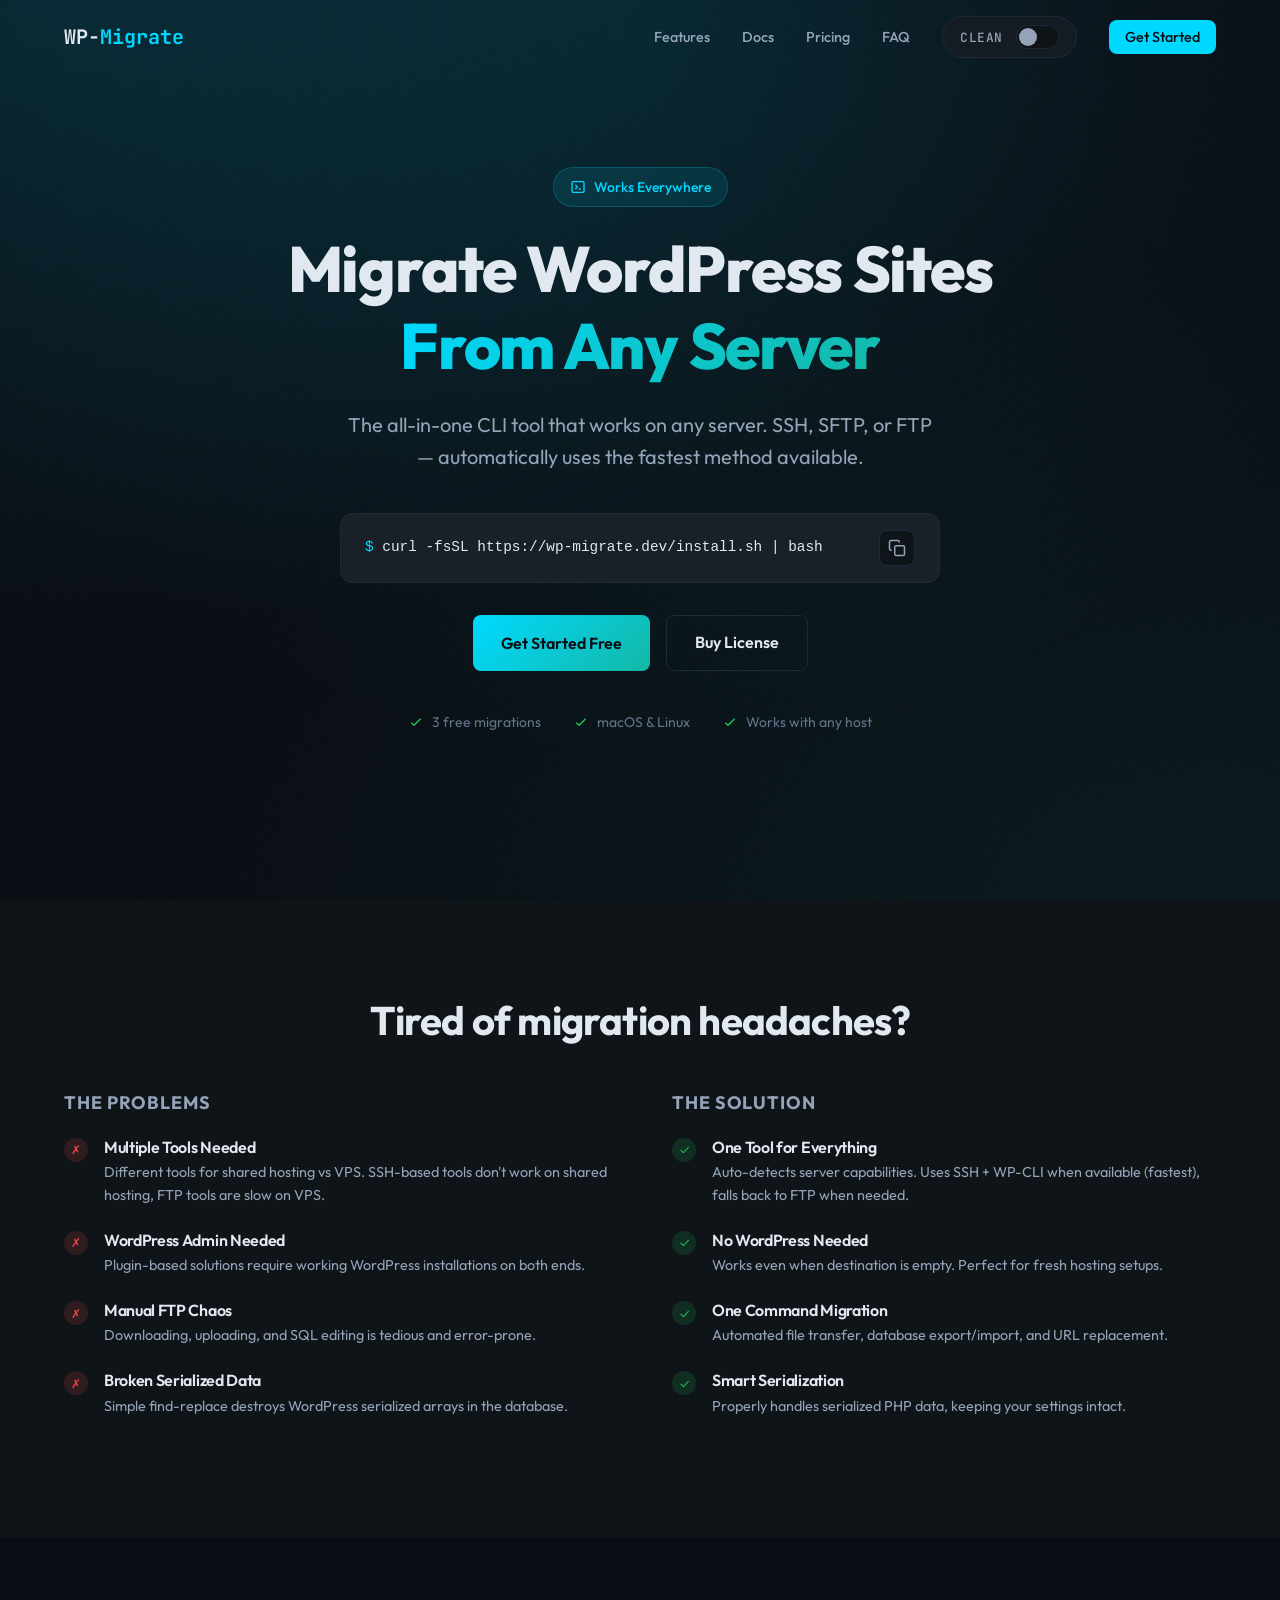
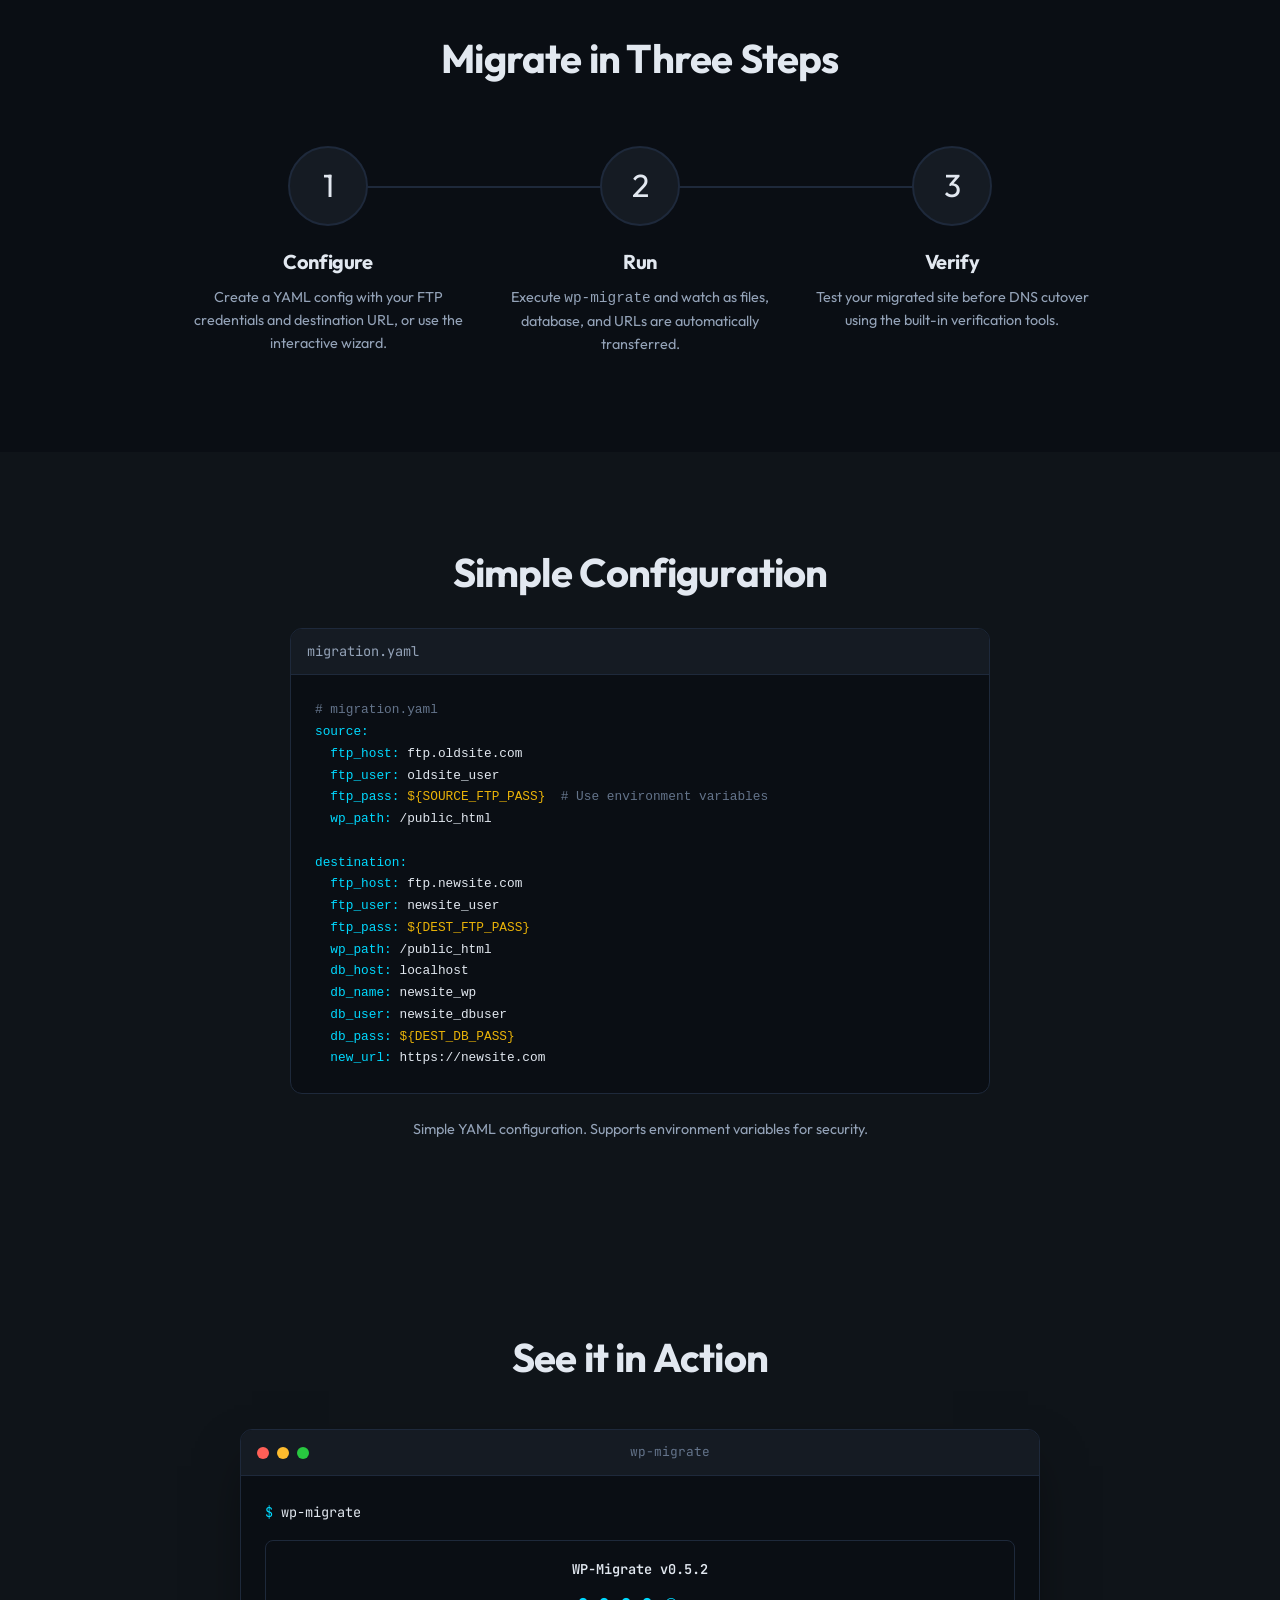
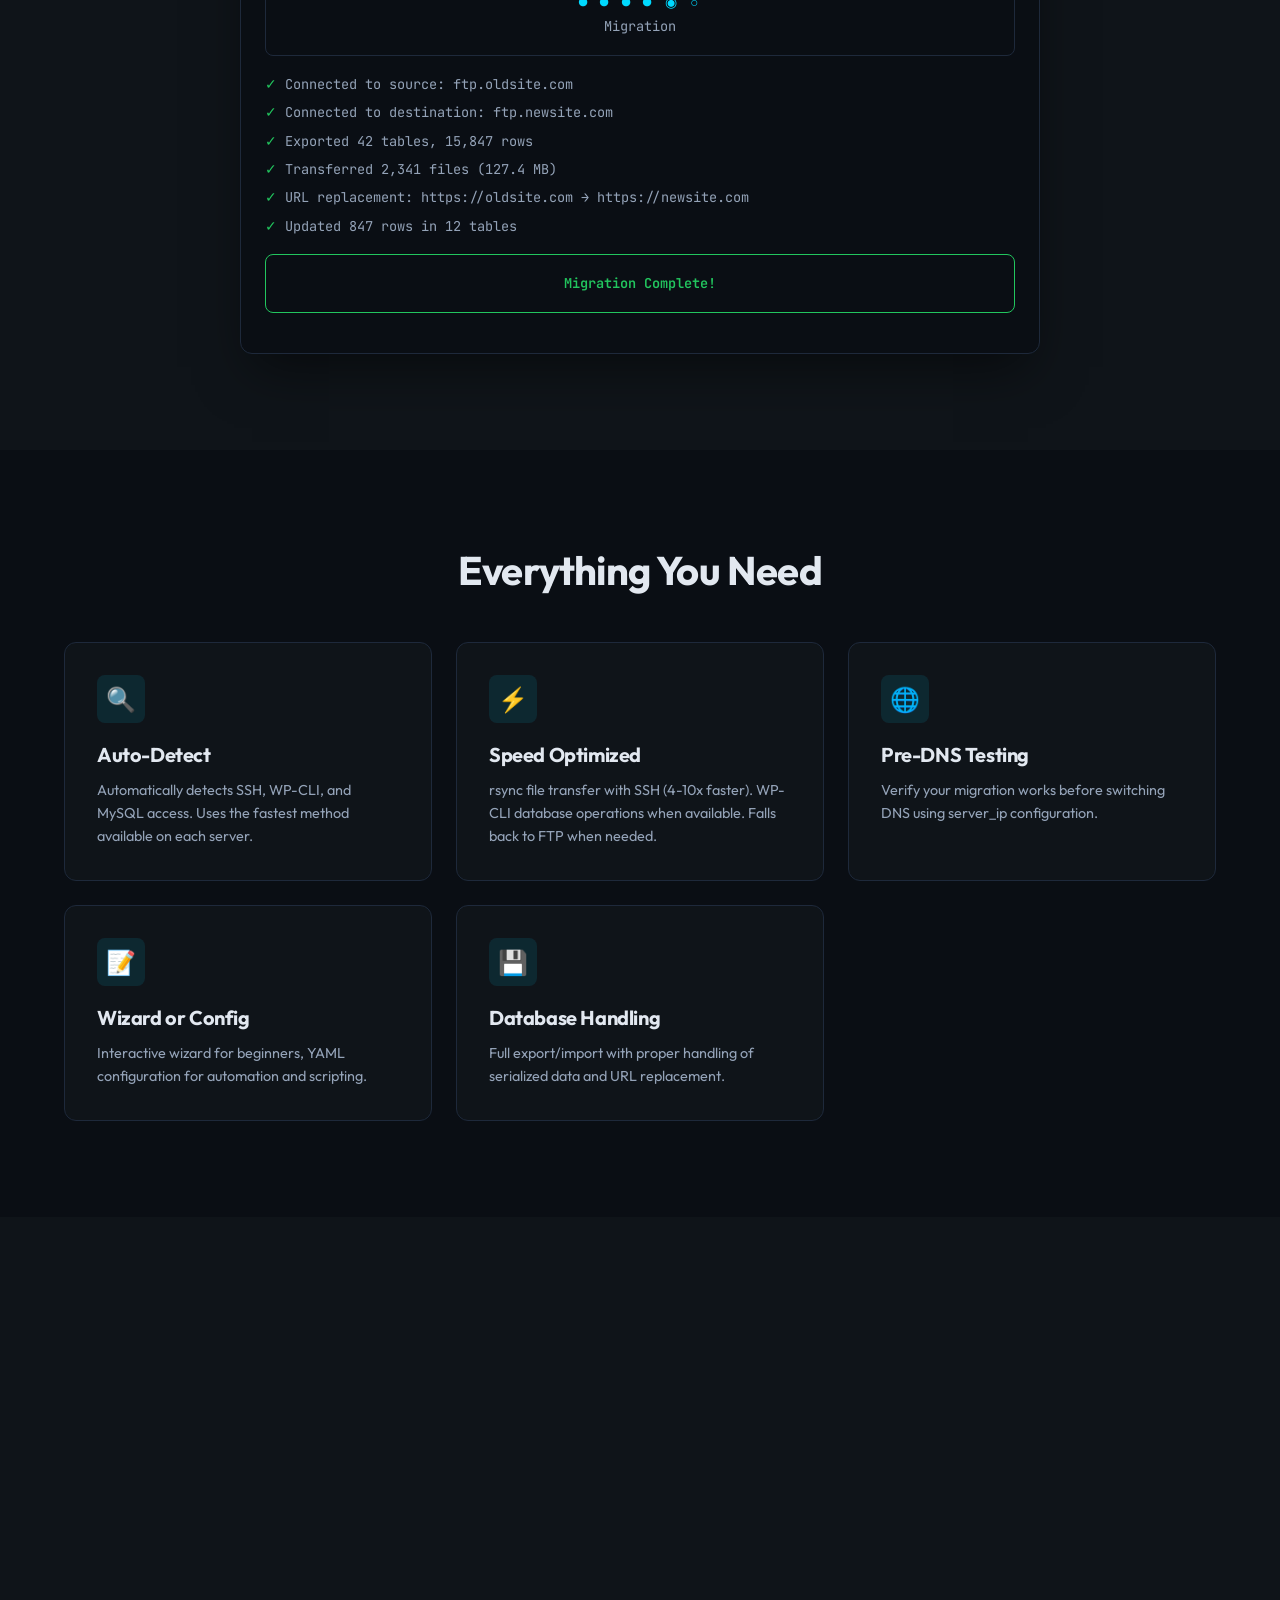
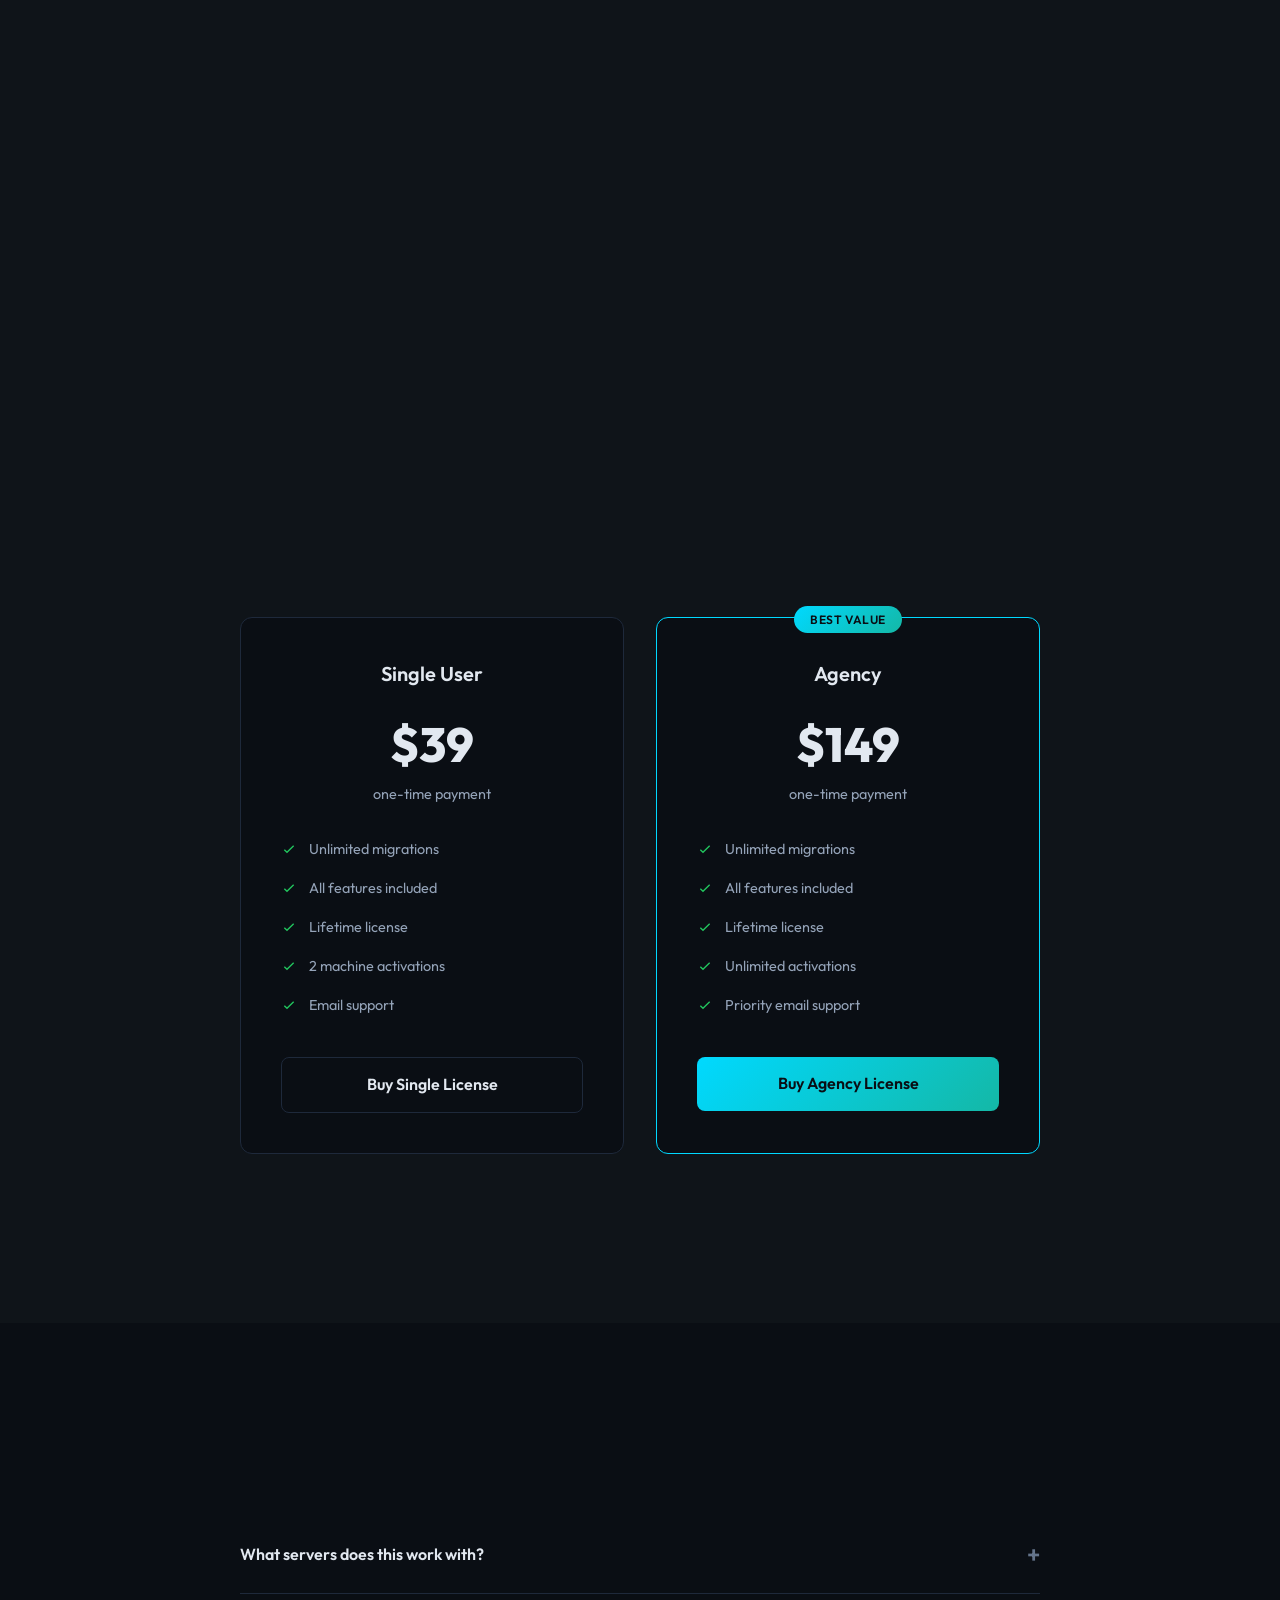
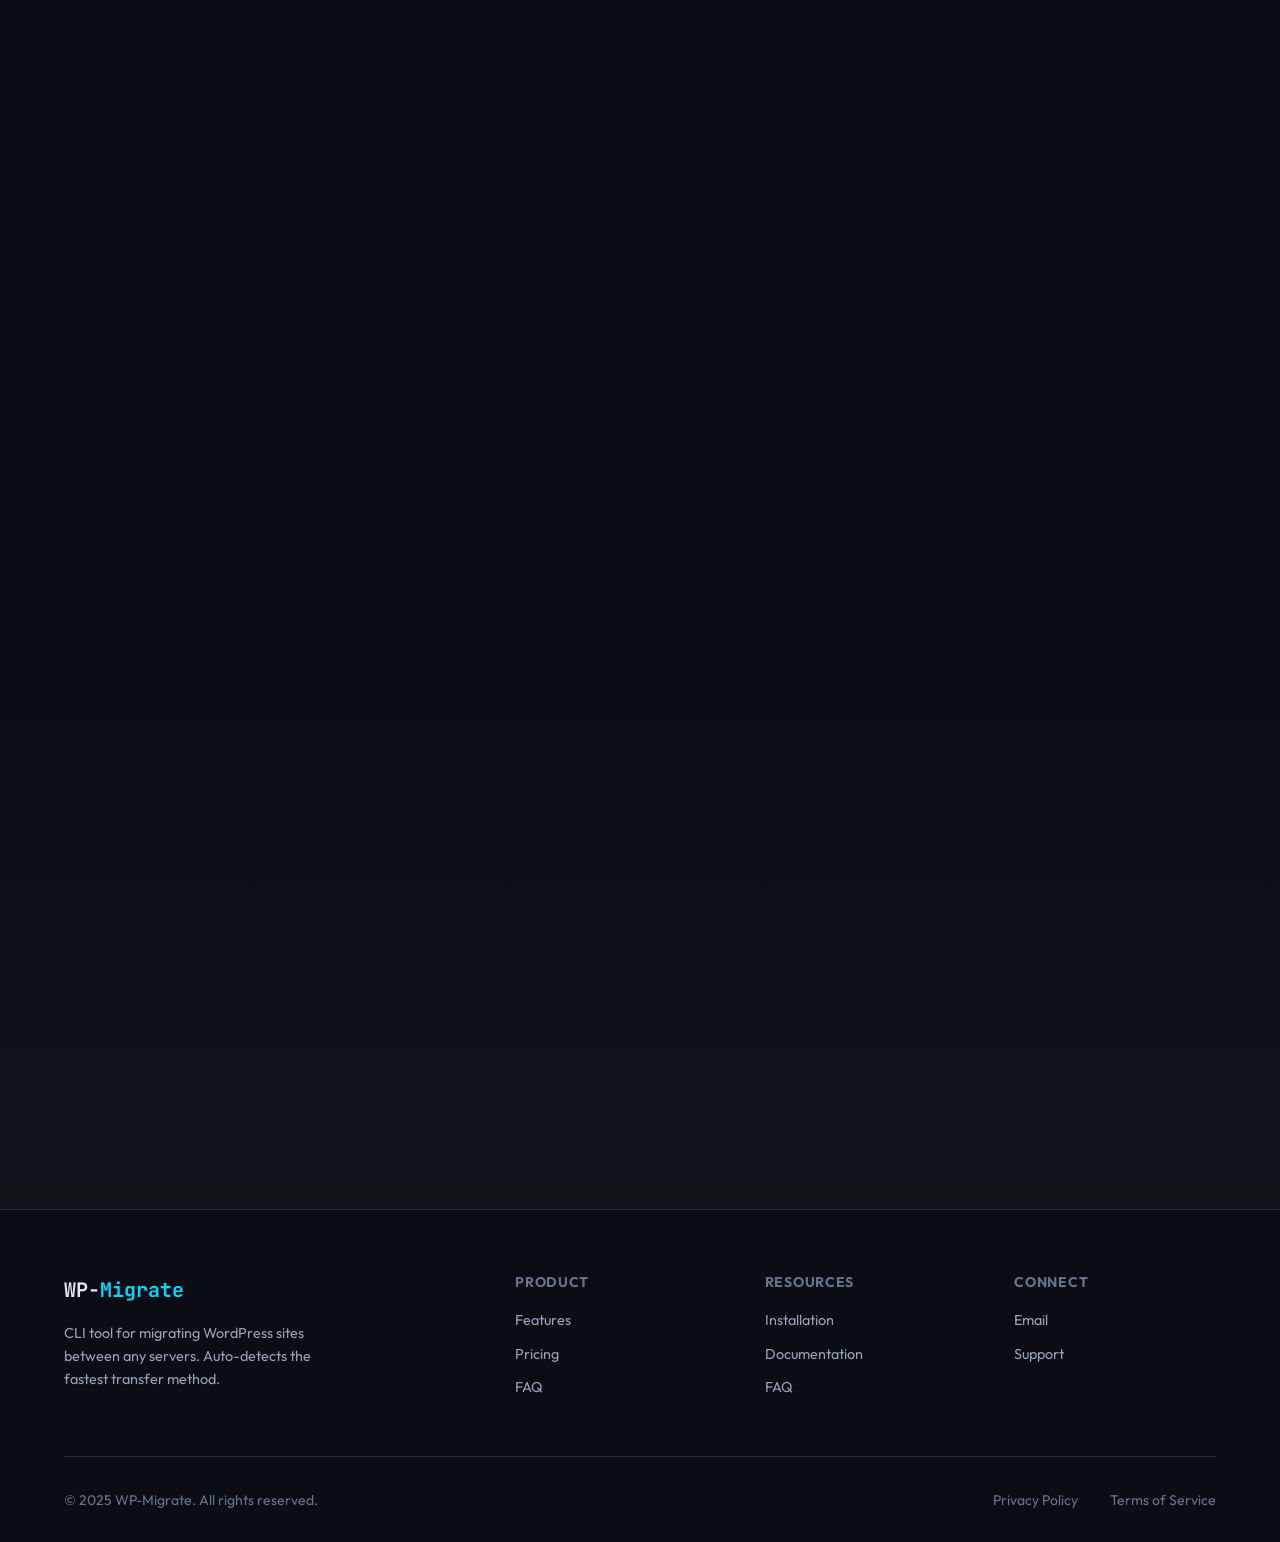
==== commit c24a45f7: "Bump landing page version to v0.5.2" ====
--- a/index.html
+++ b/index.html
@@ -276,7 +276,7 @@
                         <span class="terminal-prompt">$</span> <span class="terminal-command">wp-migrate</span>
                     </div>
                     <div class="terminal-box">
-                        <div class="terminal-box-title">WP-Migrate v0.5.1</div>
+                        <div class="terminal-box-title">WP-Migrate v0.5.2</div>
                         <div class="terminal-progress">● ● ● ● ◉ ○</div>
                         <div class="terminal-info">Migration</div>
                     </div>
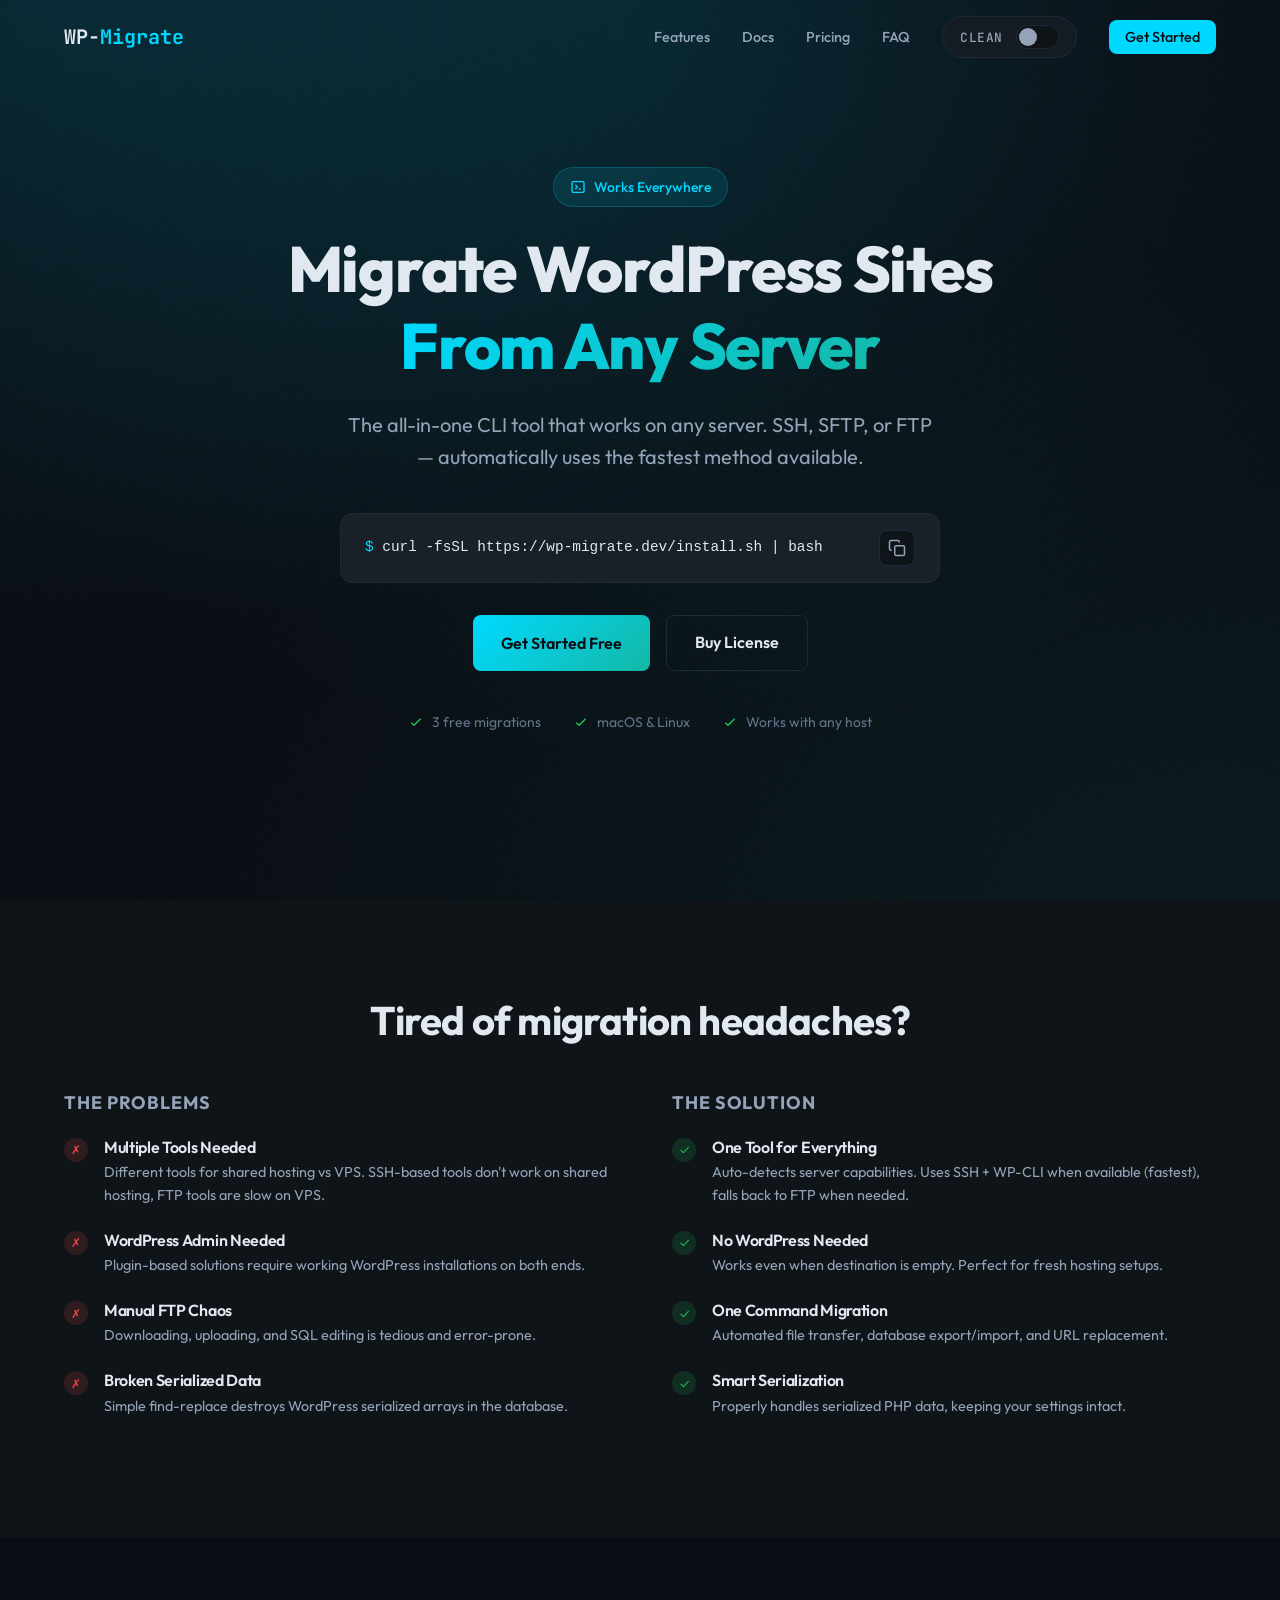
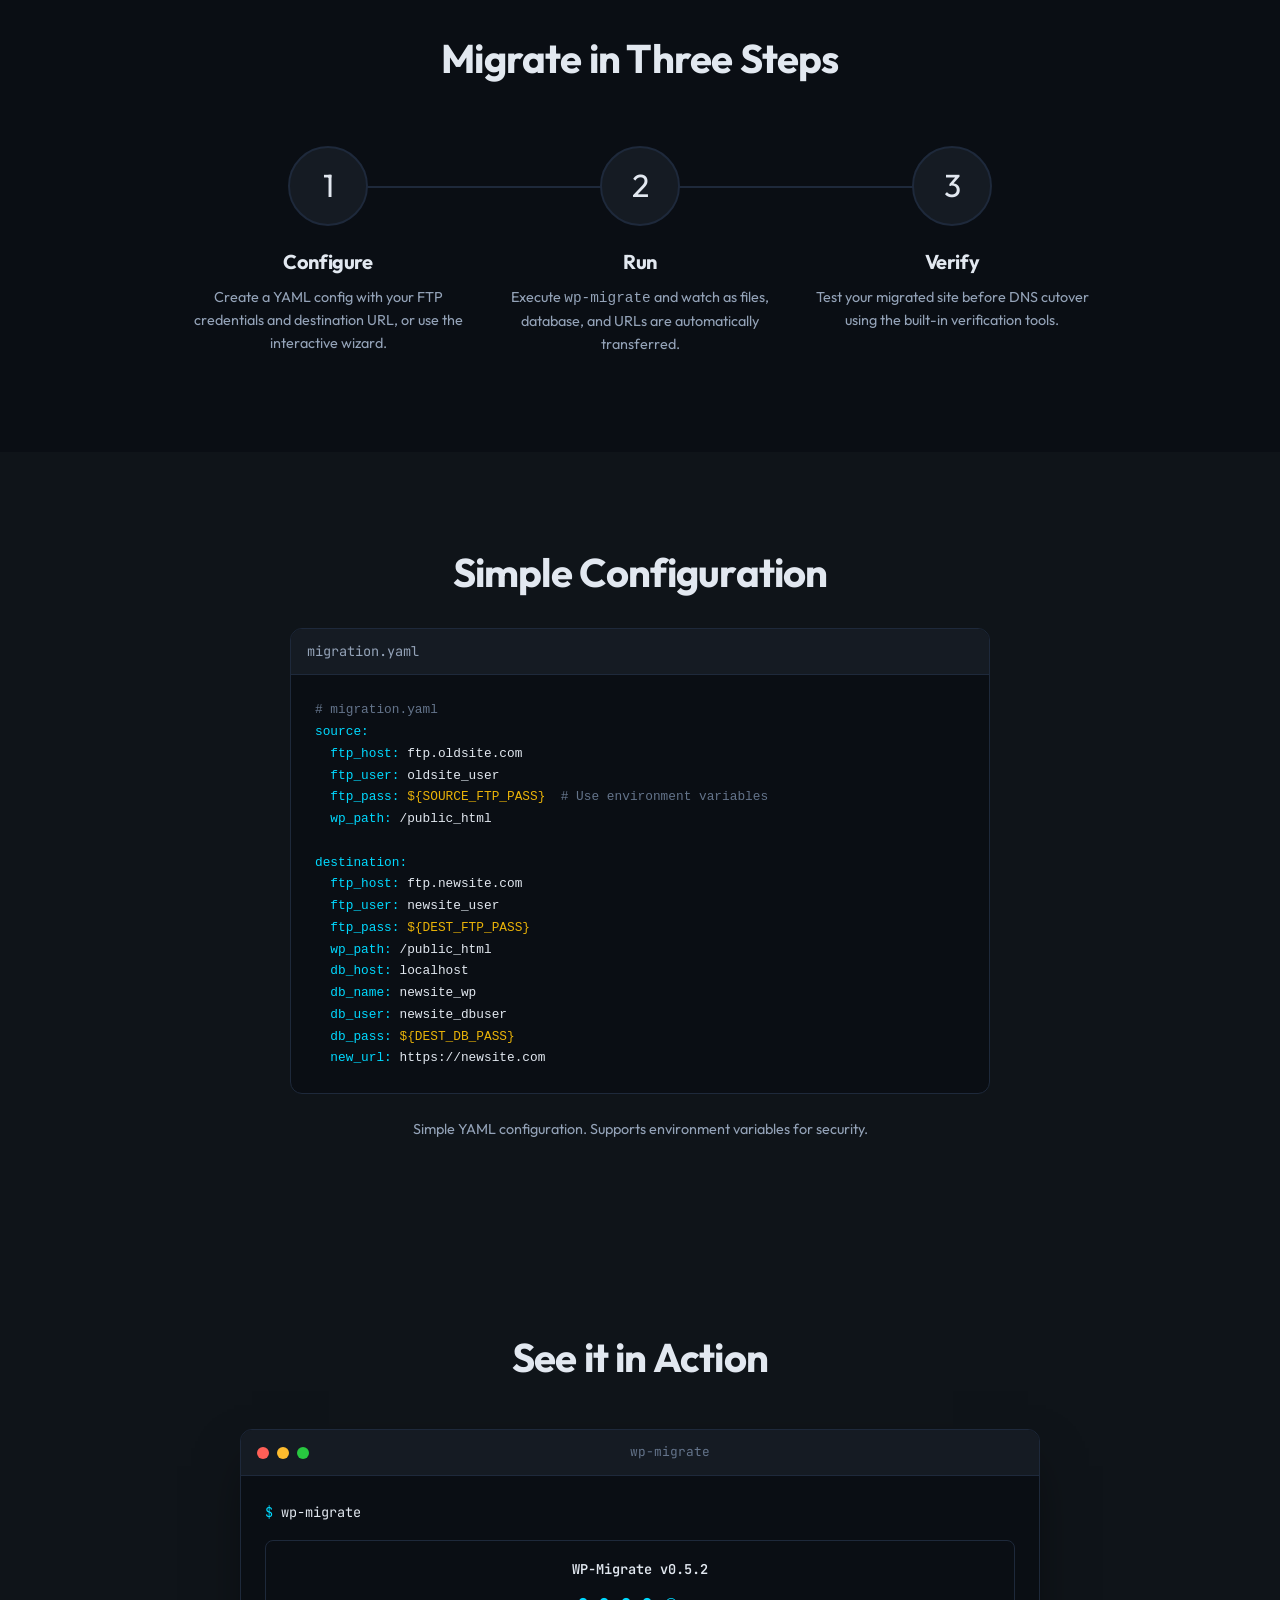
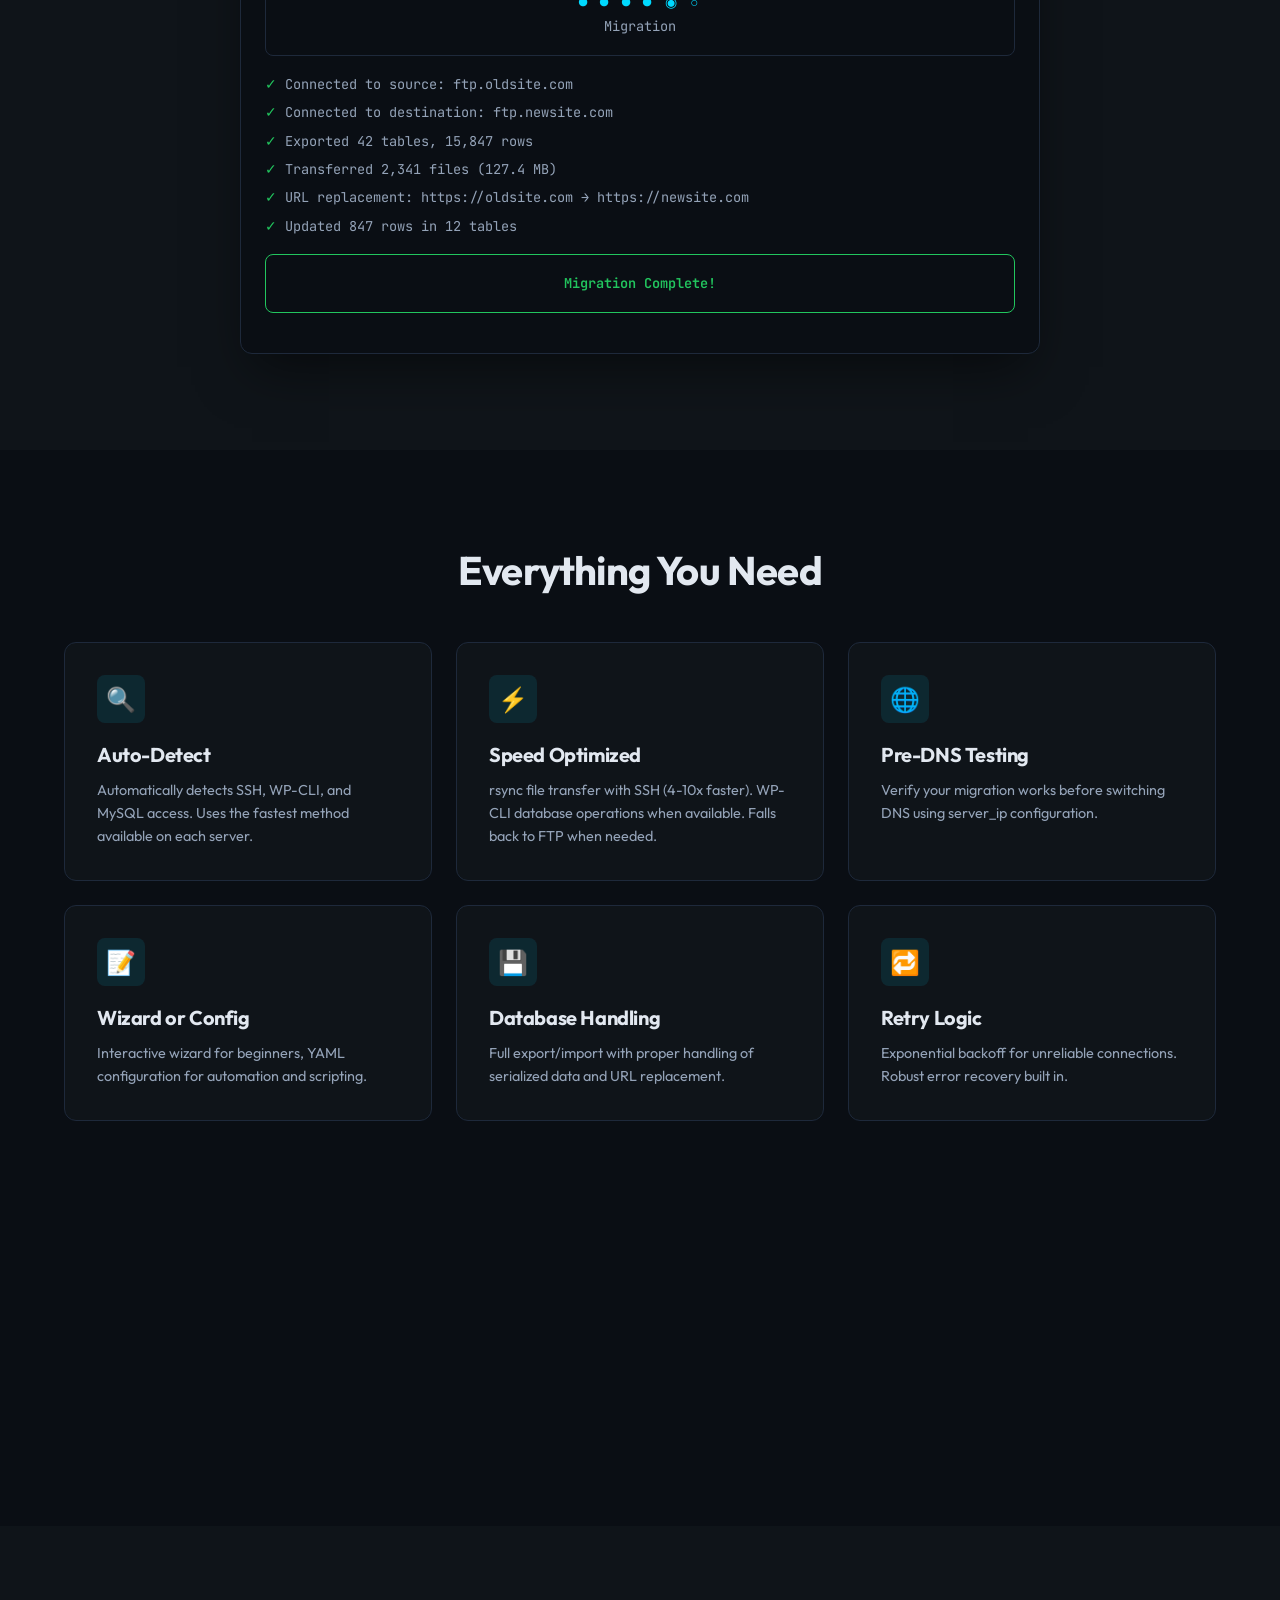
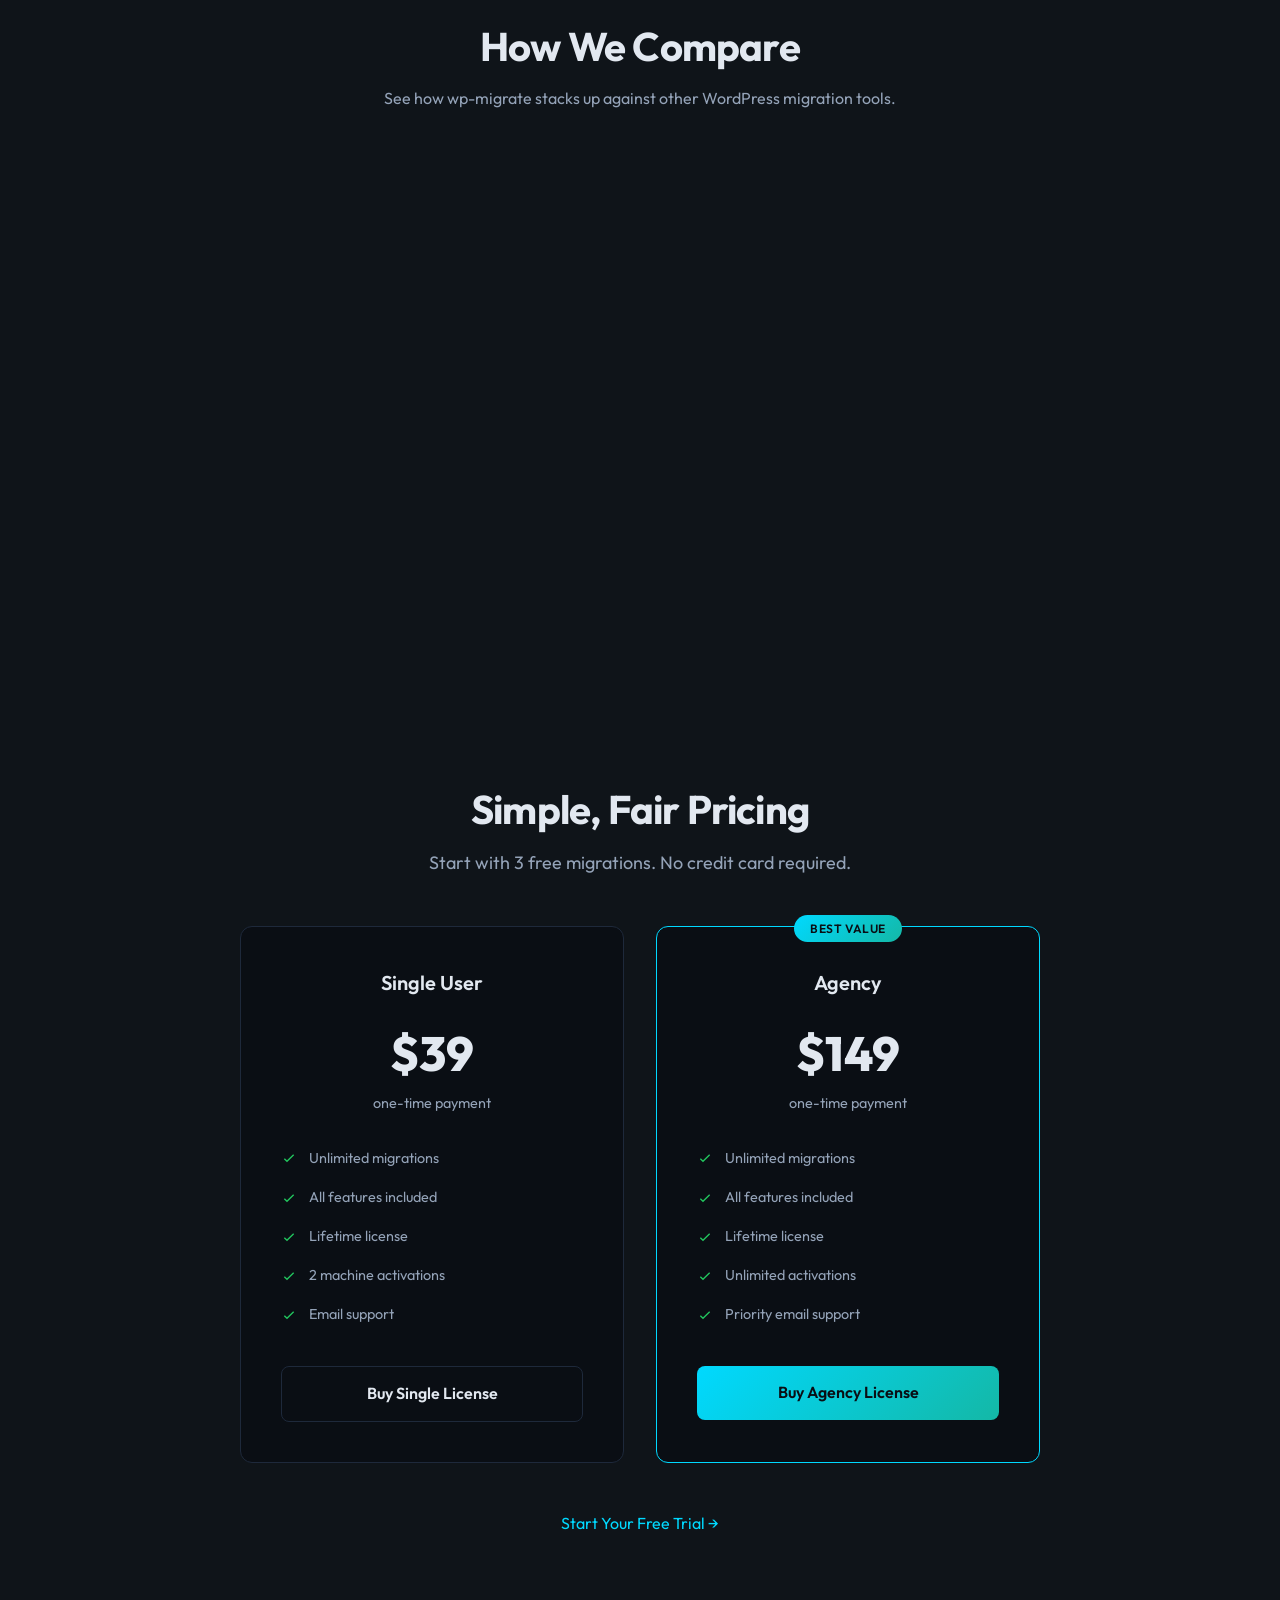
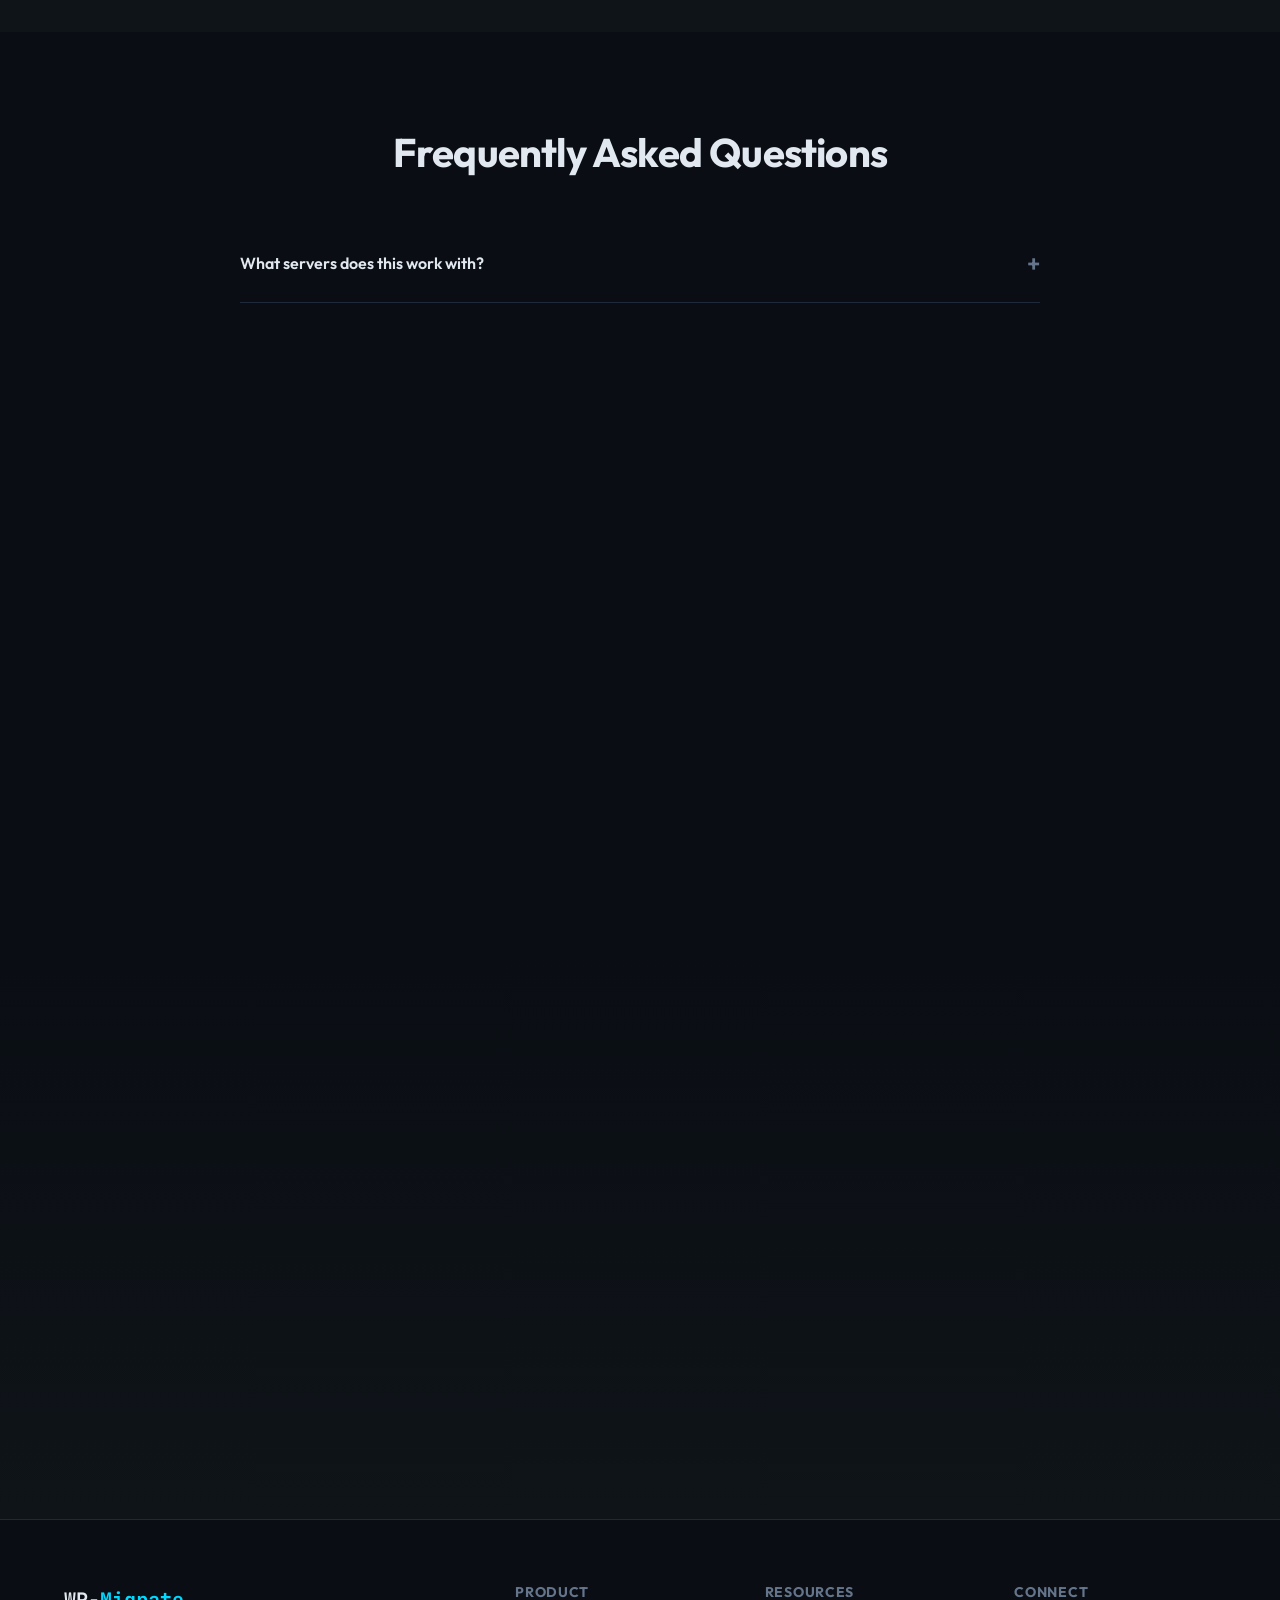
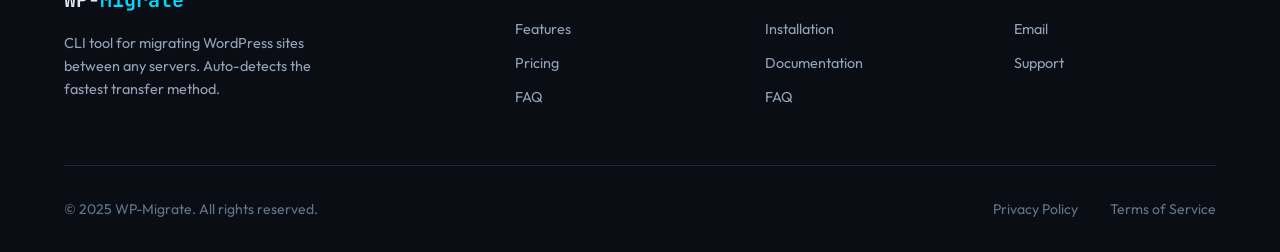
==== commit a597f105: "landing: advertise multisite support Add a Features Grid card and refresh the multisite FAQ to refle" ====
--- a/index.html
+++ b/index.html
@@ -341,6 +341,11 @@
                     <h3>Retry Logic</h3>
                     <p>Exponential backoff for unreliable connections. Robust error recovery built in.</p>
                 </div>
+                <div class="feature-card fade-in">
+                    <div class="feature-icon">🕸️</div>
+                    <h3>Multisite Networks</h3>
+                    <p>Migrate an entire network (network → network), auto-detected from your wp-config.php. Or import a standalone site into an existing network as a new subsite — users and media included.</p>
+                </div>
             </div>
         </div>
     </section>
@@ -547,11 +552,11 @@
                 </div>
                 <div class="faq-item fade-in">
                     <button class="faq-question">
-                        Can I migrate multisite installations?
-                        <span class="faq-icon">+</span>
-                    </button>
-                    <div class="faq-answer">
-                        <p>Currently, WP-Migrate supports single-site WordPress installations. Multisite support is on our roadmap for a future release.</p>
+                        Does WP-Migrate support multisite?
+                        <span class="faq-icon">+</span>
+                    </button>
+                    <div class="faq-answer">
+                        <p>Yes. It migrates entire multisite networks (network → network), auto-detected from your wp-config.php, and can also import a standalone site into an existing network as a new subsite with <code>wp-migrate import-to-network</code> — moving the site's tables, users, and media and rewriting URLs, while leaving the rest of the network untouched.</p>
                     </div>
                 </div>
                 <div class="faq-item fade-in">
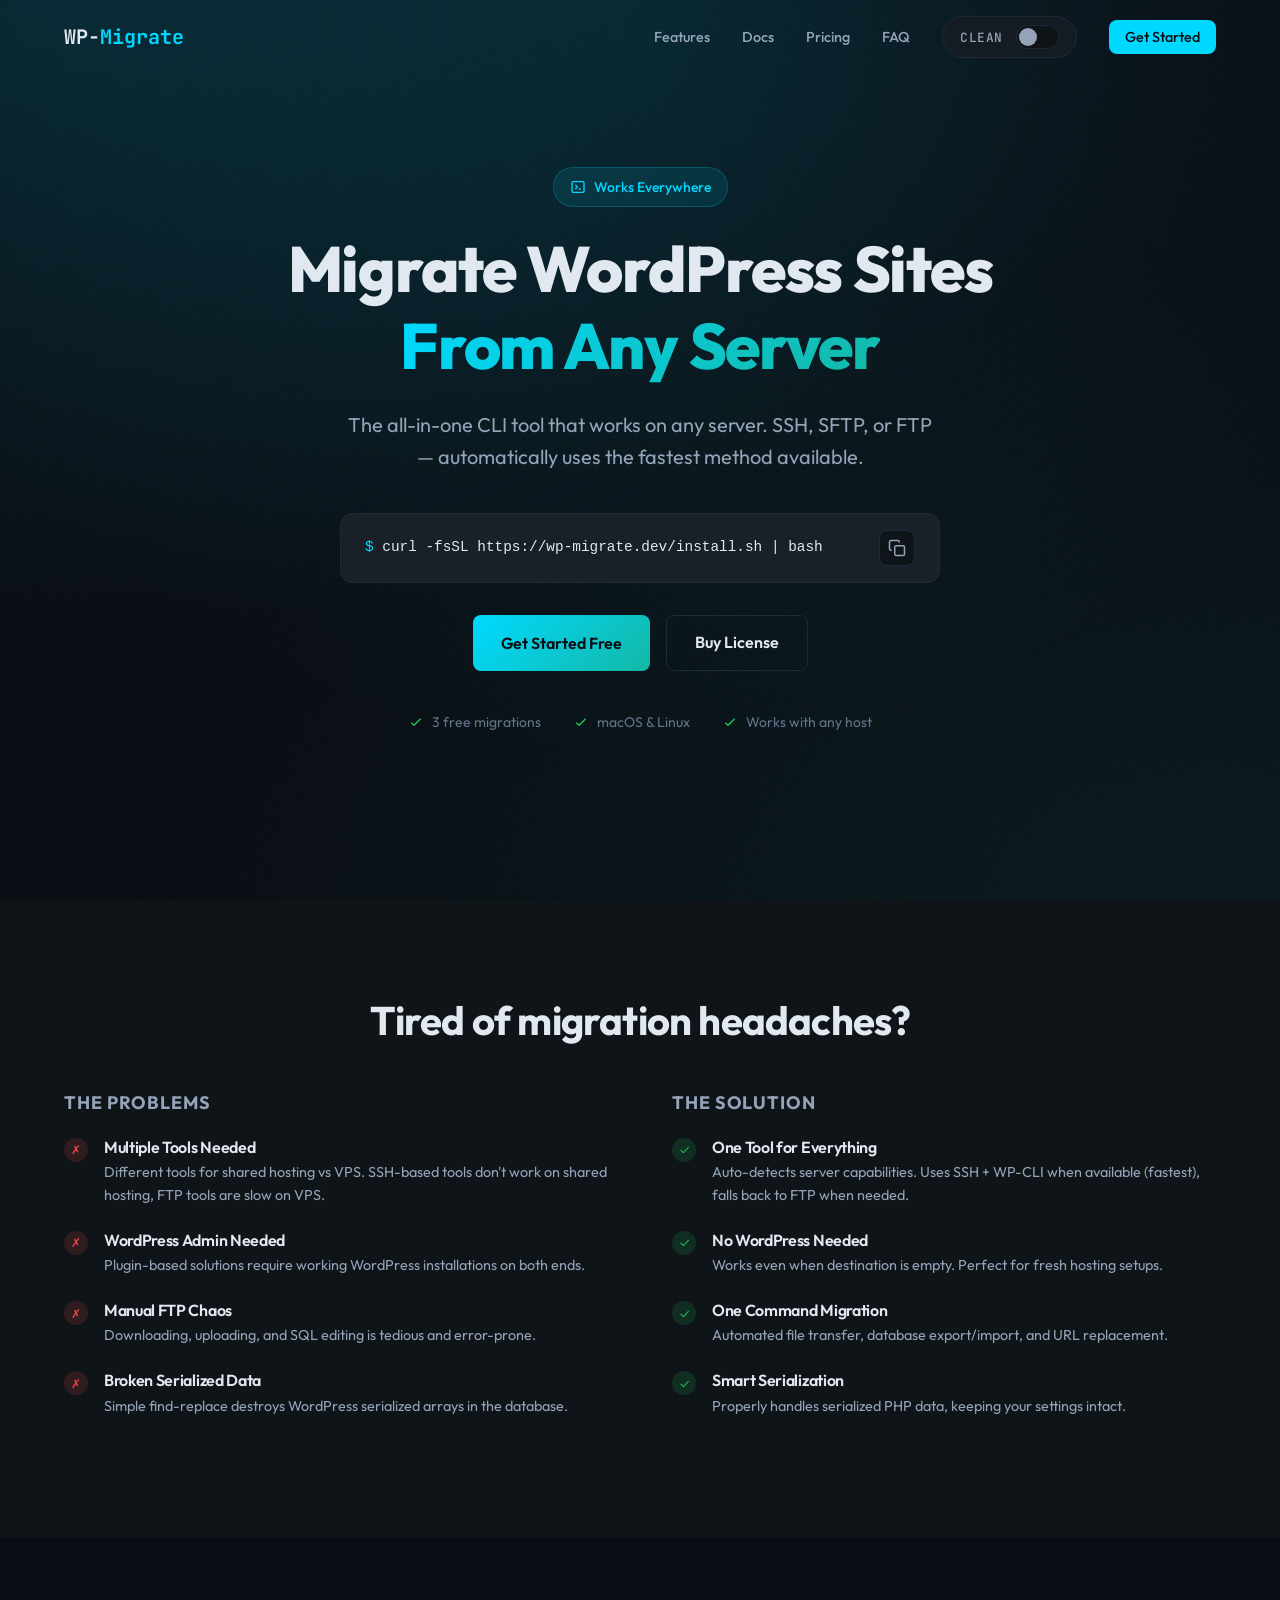
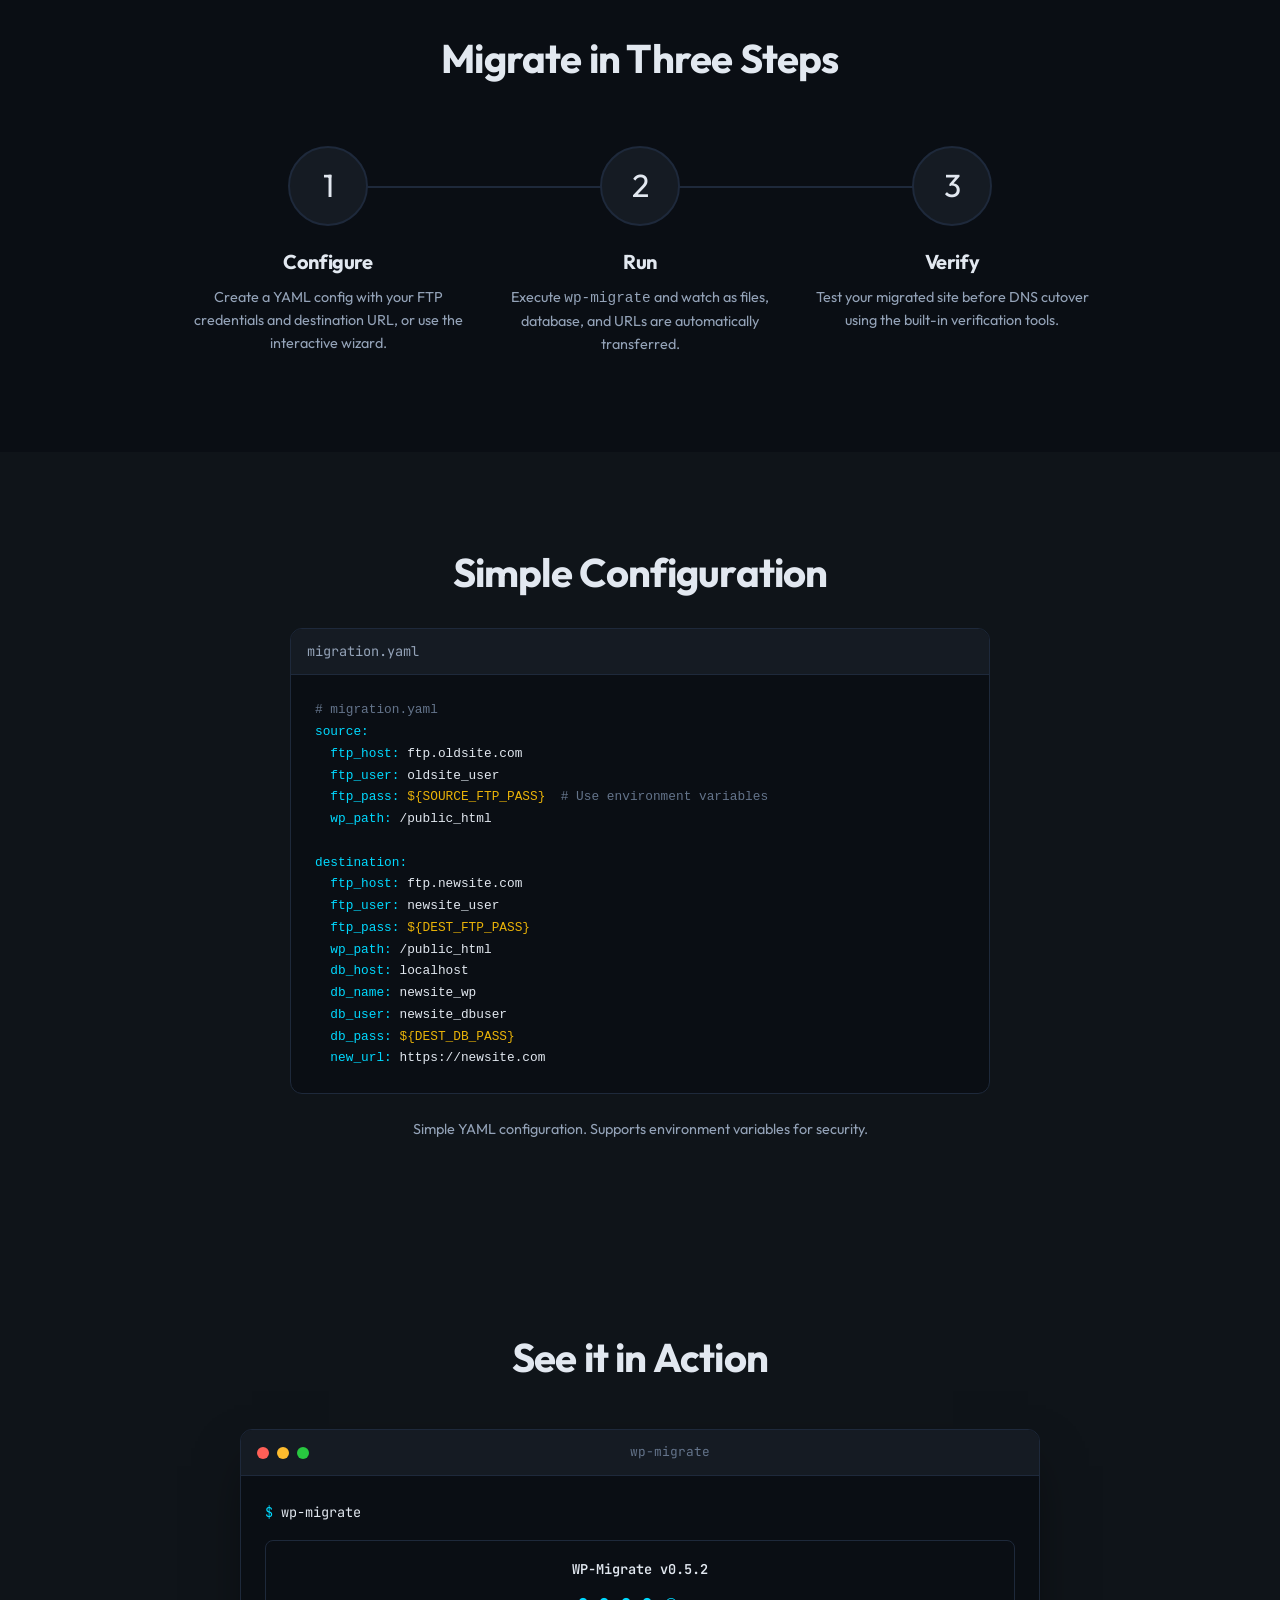
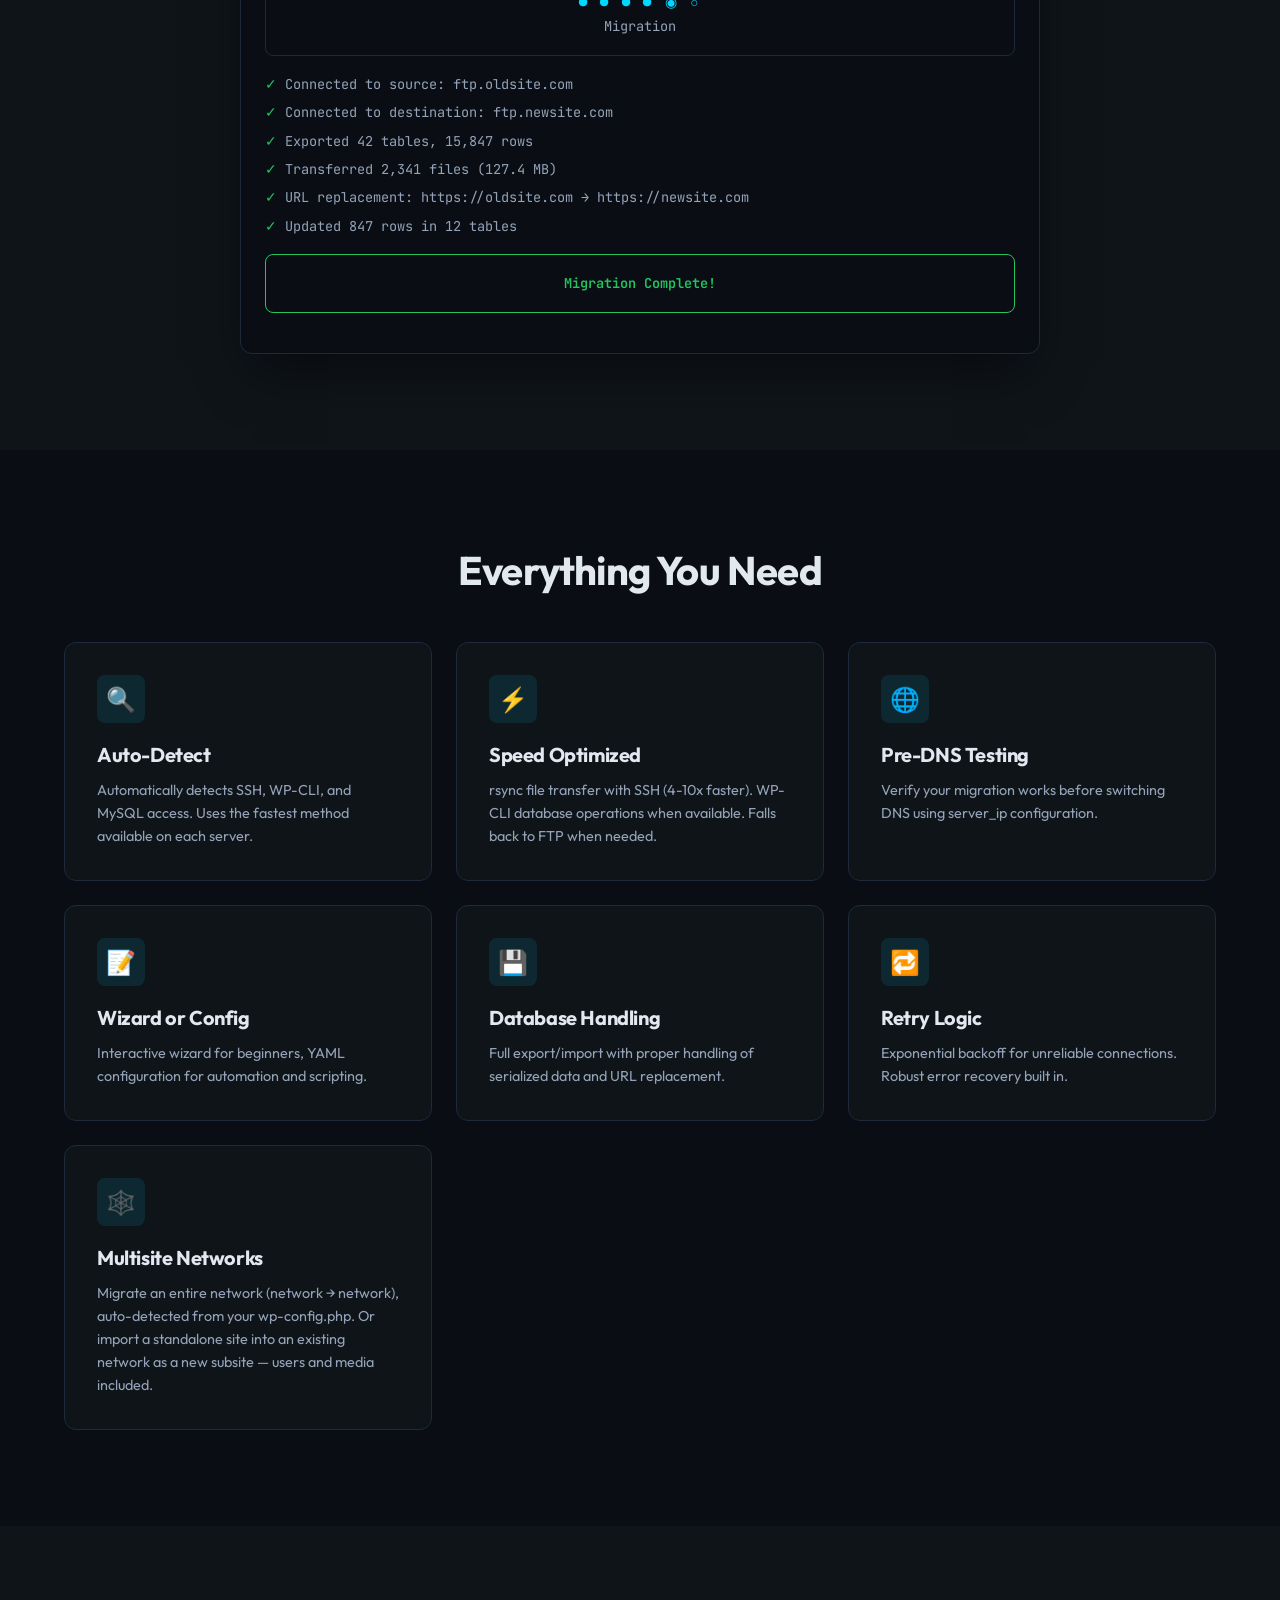
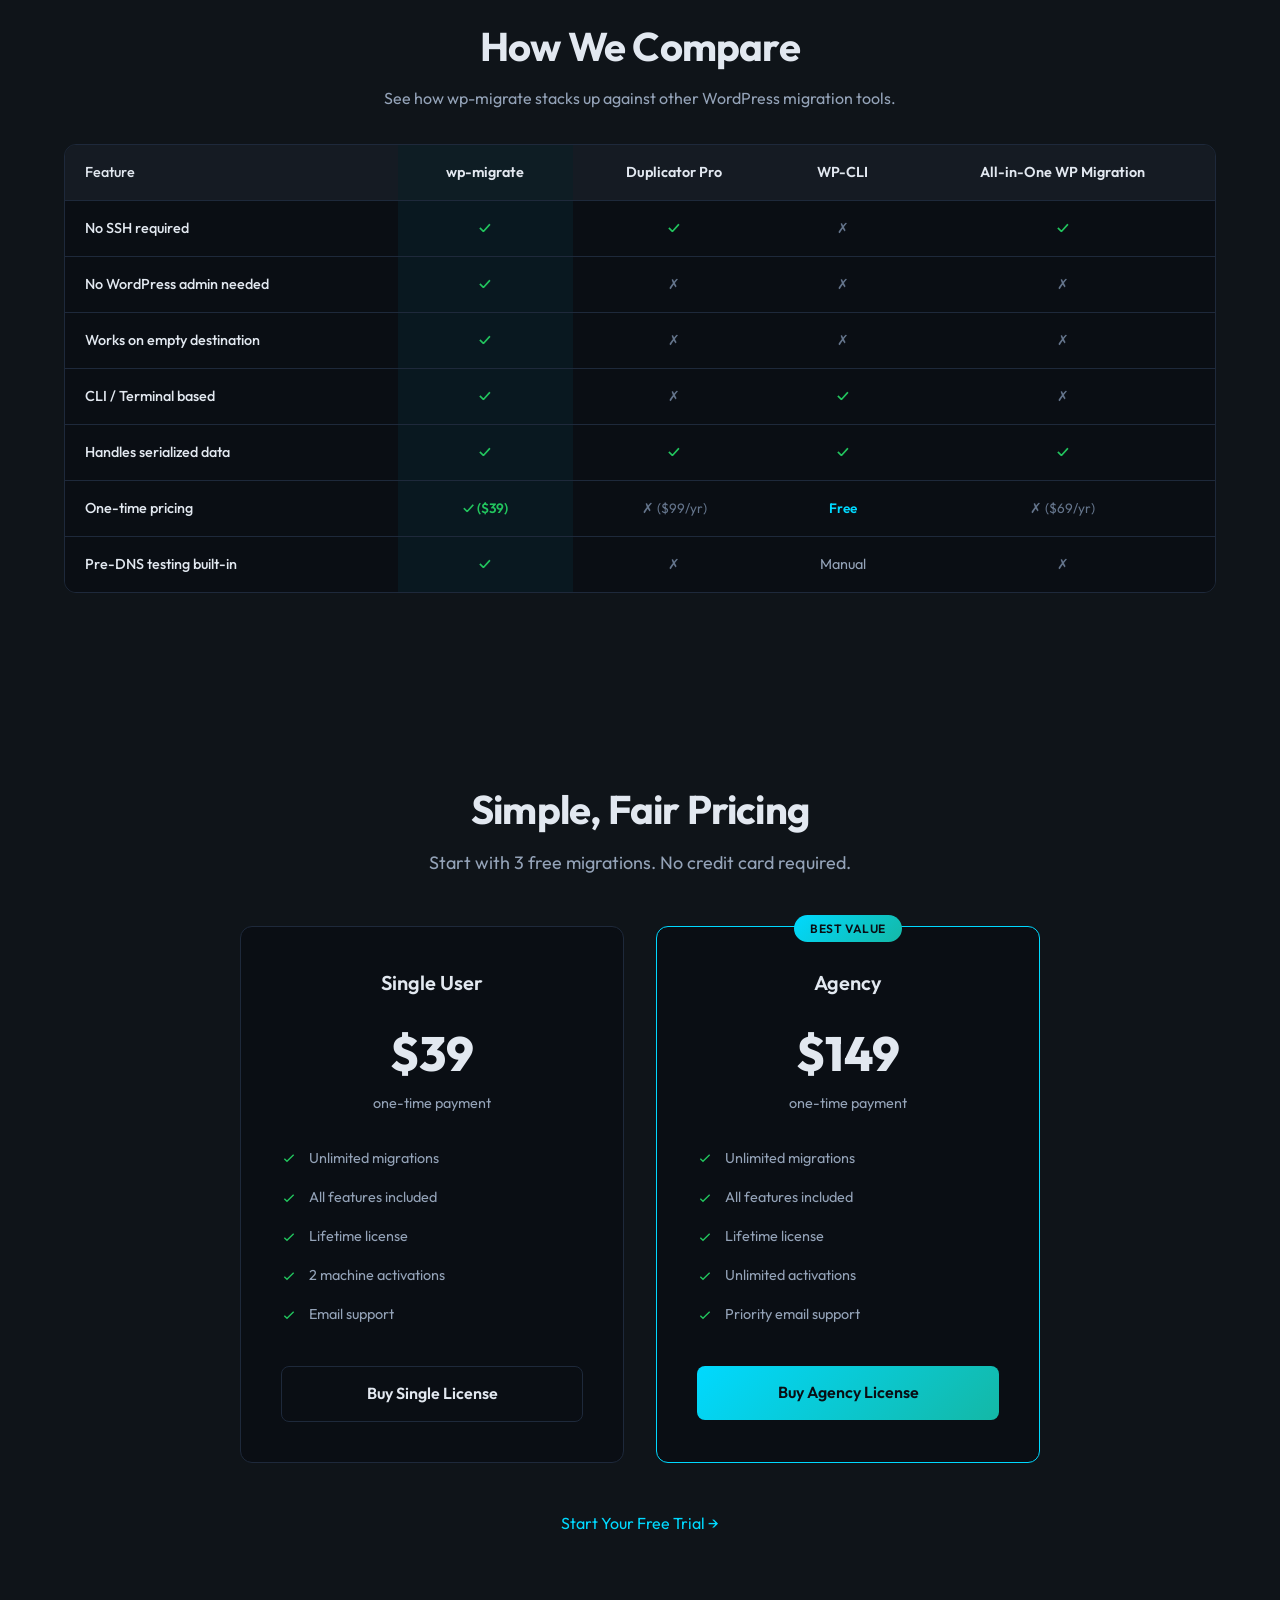
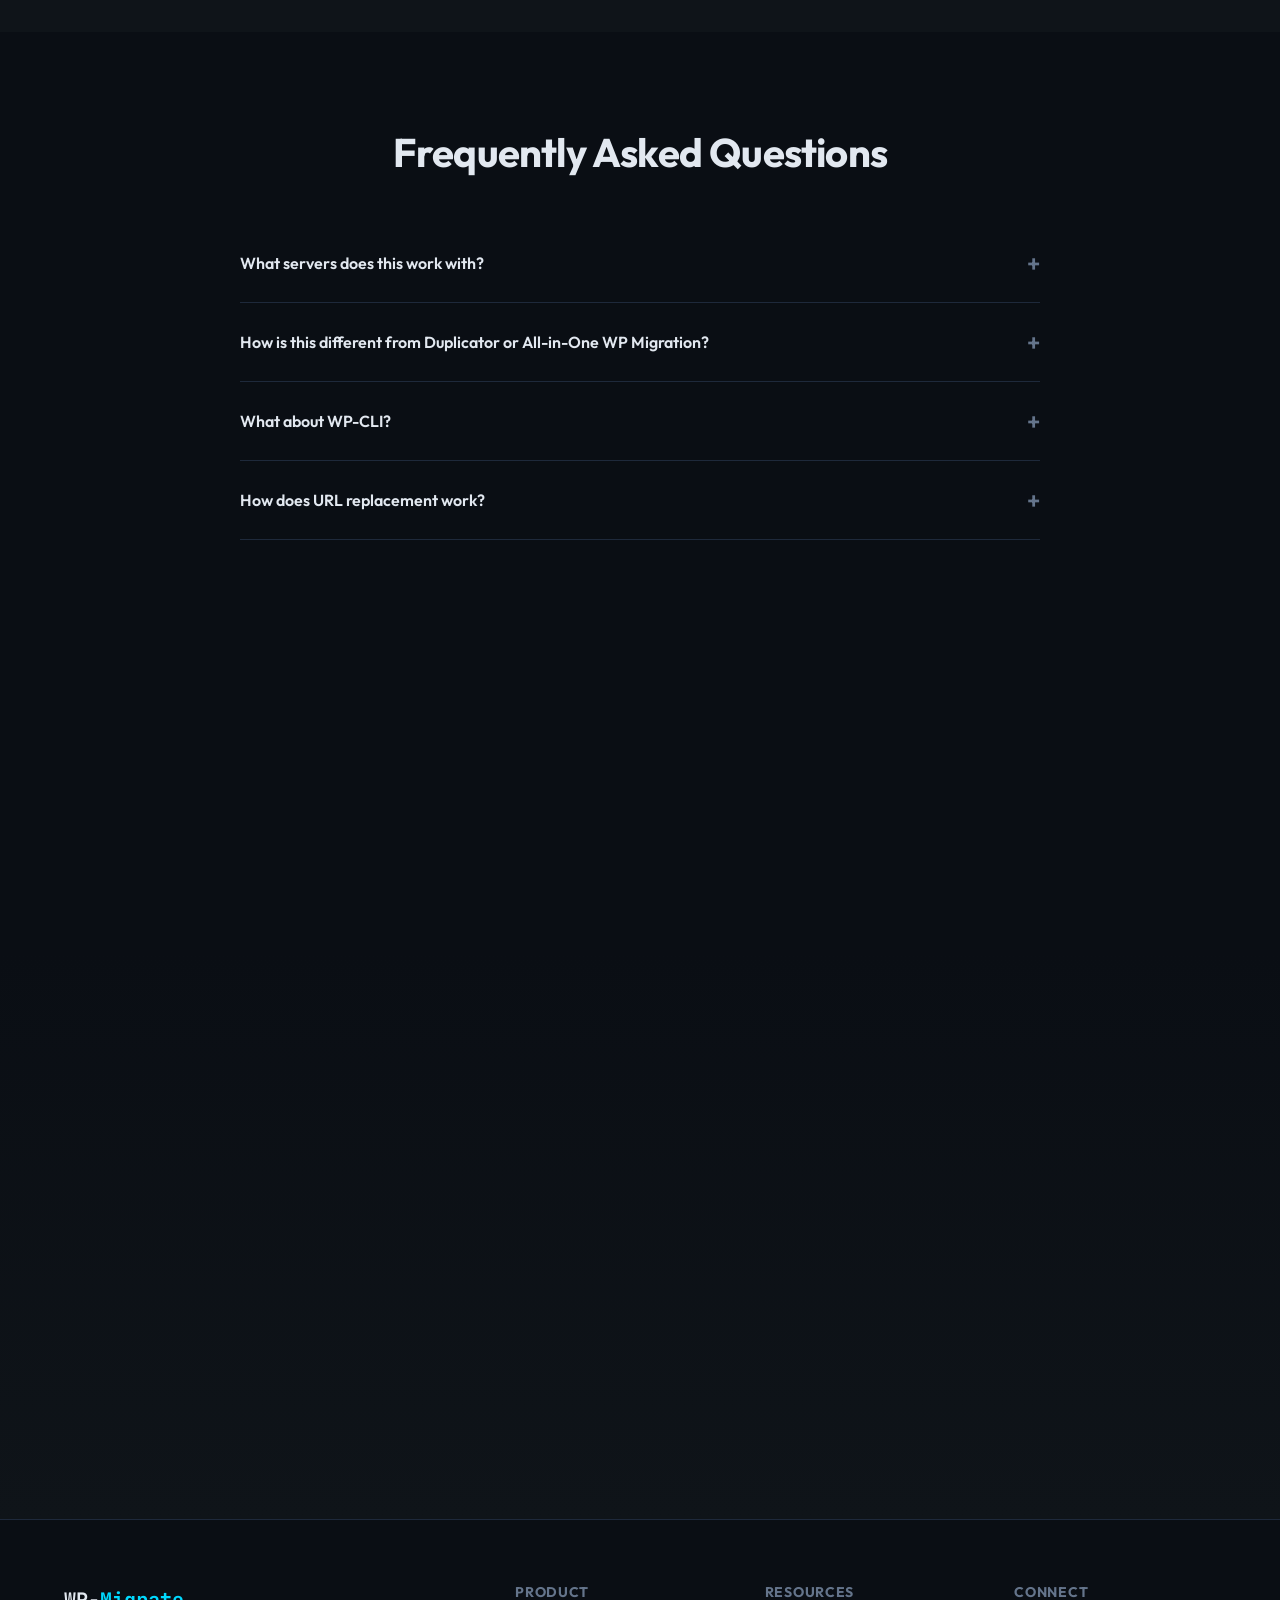
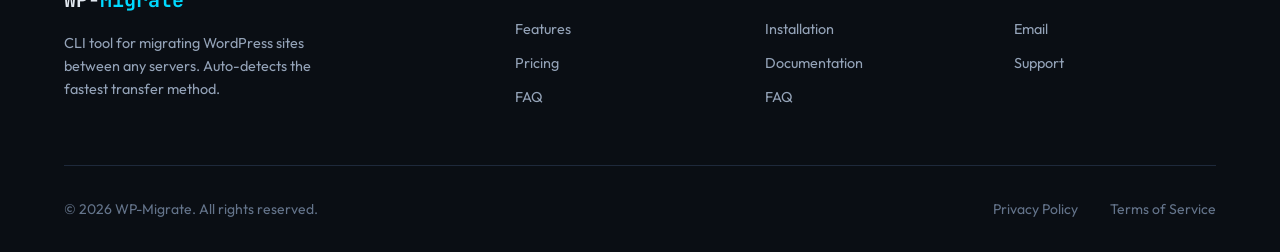
==== commit 8fad604e: "landing: bump footer year to 2026 Co-Authored-By: Claude Opus 4.8 (1M context) <noreply@anthropic.co" ====
--- a/index.html
+++ b/index.html
@@ -639,7 +639,7 @@
                 </div>
             </div>
             <div class="footer-bottom">
-                <div>© 2025 WP-Migrate. All rights reserved.</div>
+                <div>© 2026 WP-Migrate. All rights reserved.</div>
                 <div class="footer-legal">
                     <a href="/privacy.html">Privacy Policy</a>
                     <a href="/terms.html">Terms of Service</a>
